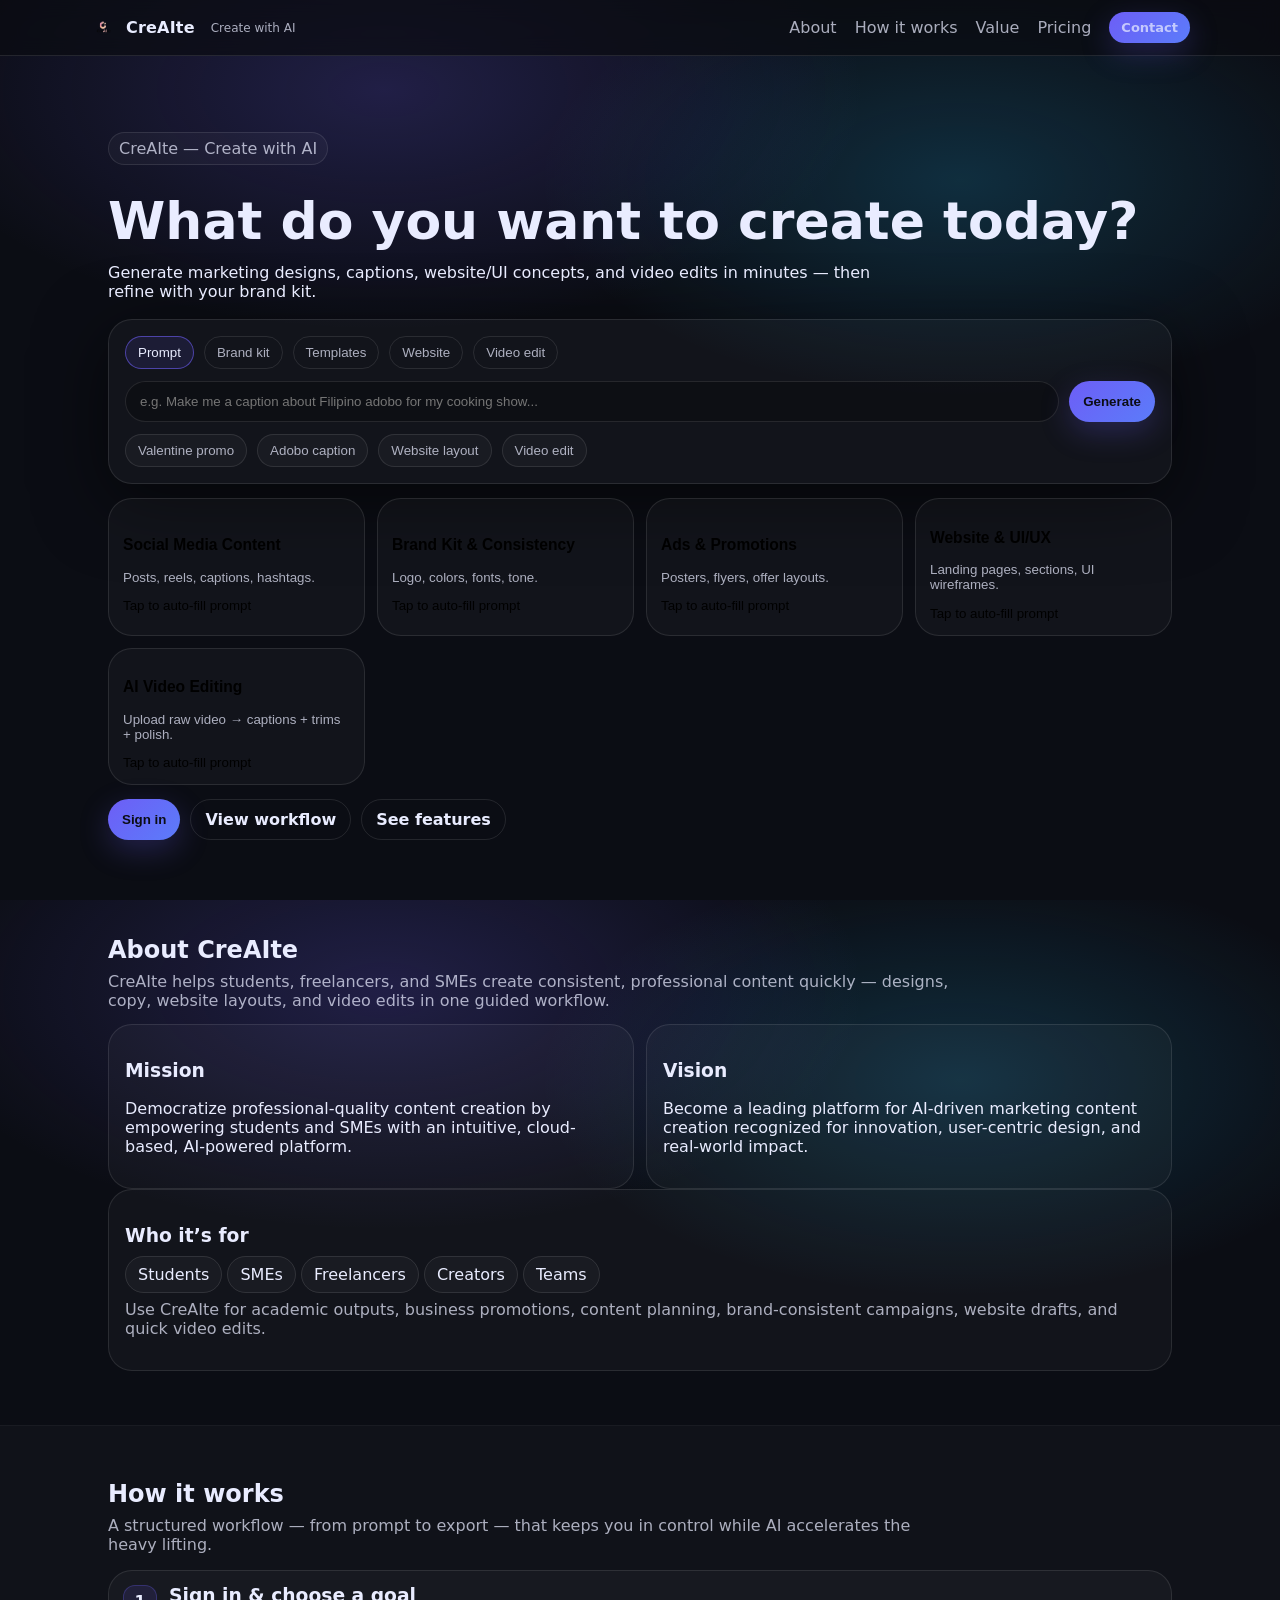
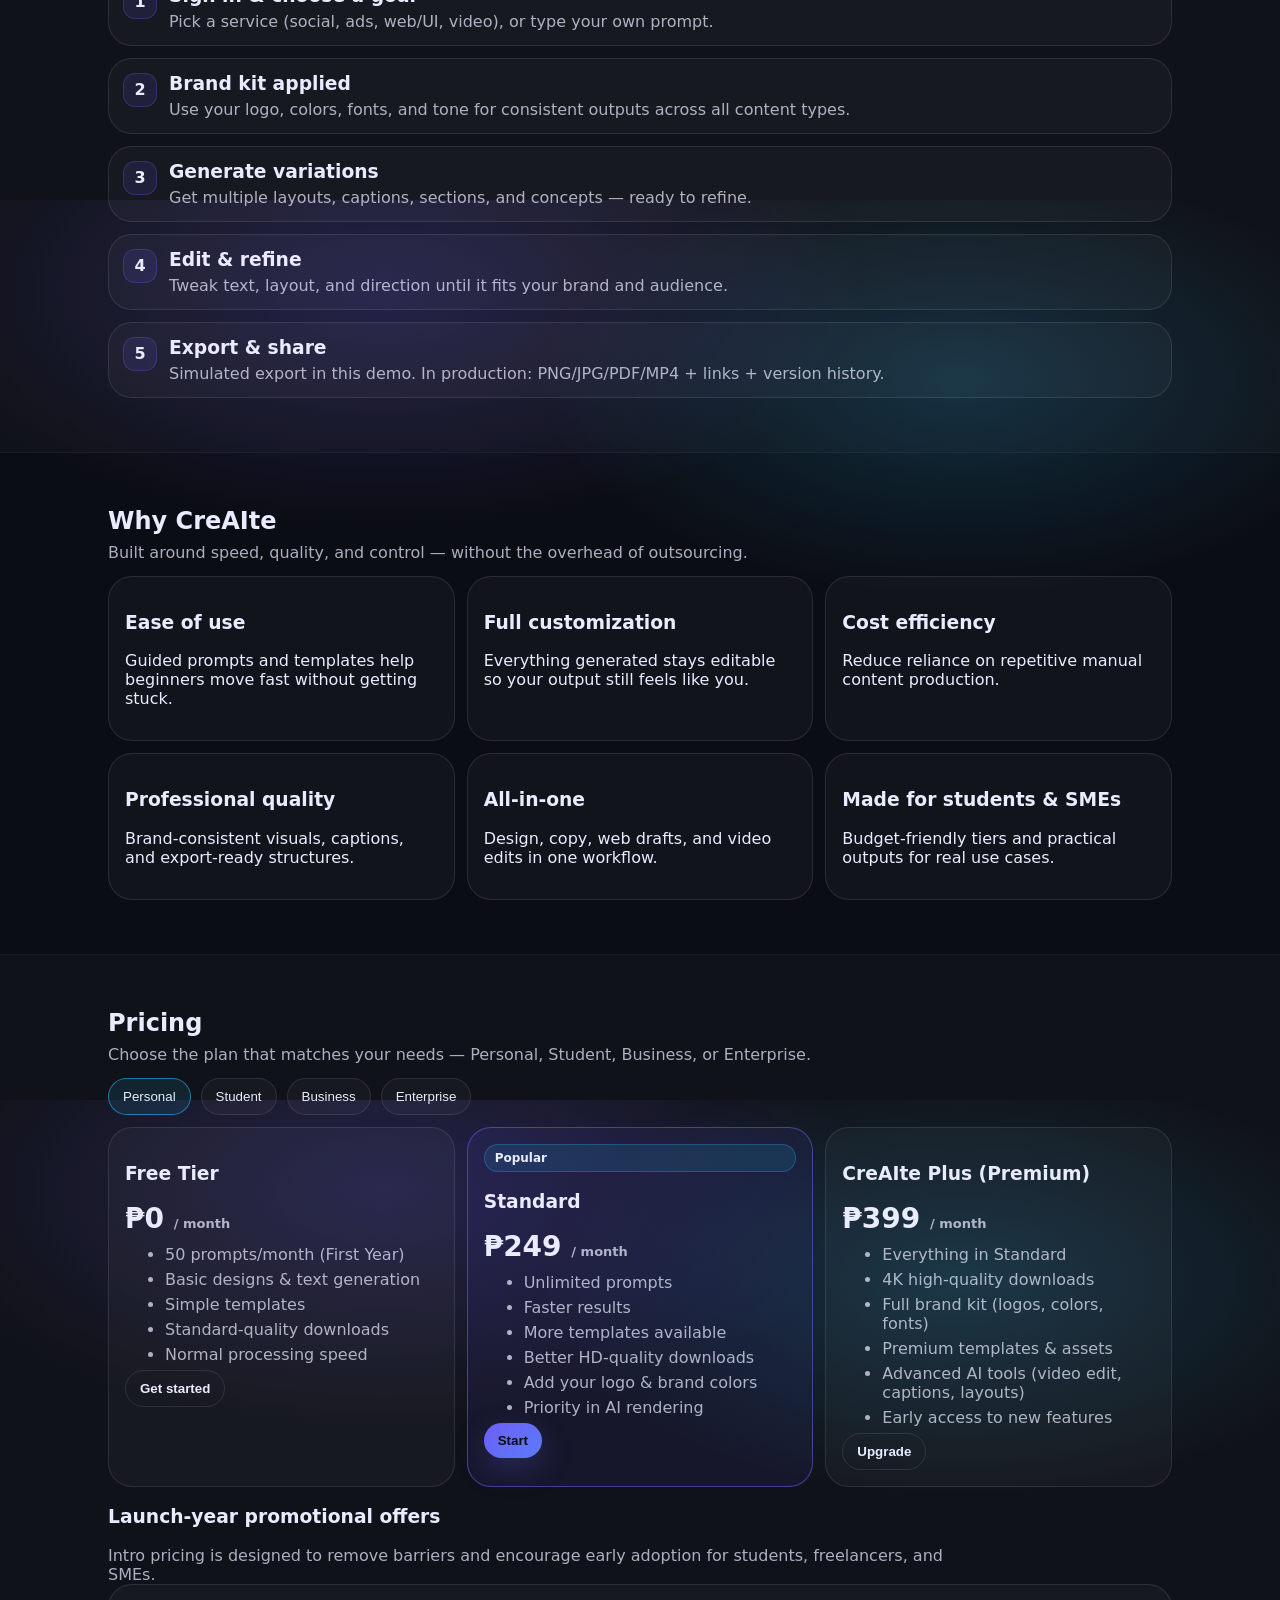
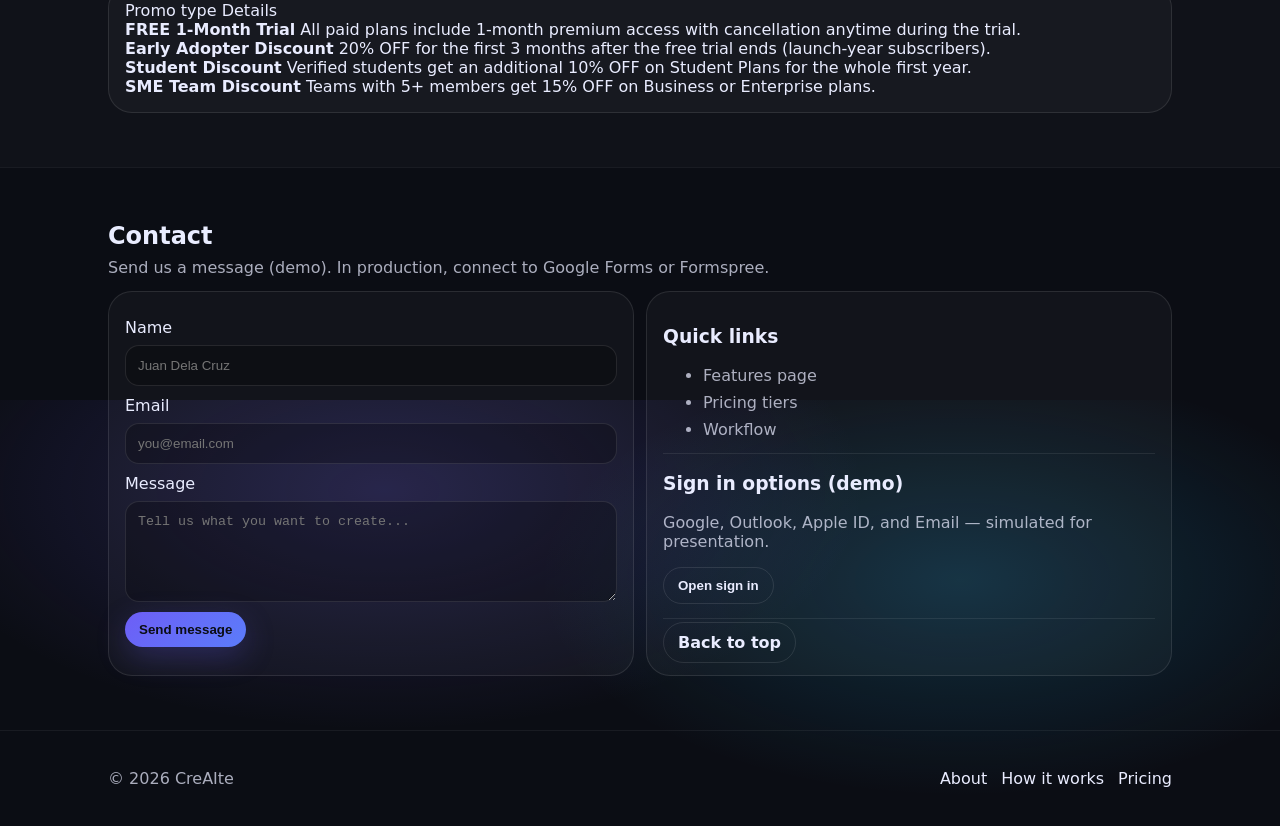
==== index.html @ 4ff924f0 "Update index.html" ====
<!doctype html>
<html lang="en">
<head>
  <meta charset="utf-8" />
  <meta name="viewport" content="width=device-width,initial-scale=1" />
  <title>CreAIte — Create with AI</title>
  <meta name="description" content="CreAIte is an AI-powered content creation studio for students and SMEs—designs, captions, and videos in minutes." />
  <link rel="stylesheet" href="./styles.css?v=1" />
</head>

<body>
  <a class="skip" href="#main">Skip to content</a>

  <!-- HEADER -->
  <header class="site-header" id="top">
    <div class="container header-inner">
      <a class="brand" href="./index.html#top" aria-label="CreAIte home">
        <img src="./creaite-logo.png" alt="CreAIte logo" class="logo" />
        <span class="brand-name">CreAIte</span>
        <span class="brand-tag">Create with AI</span>
      </a>

      <button class="menu-btn" id="menuBtn" aria-label="Open menu" aria-expanded="false" aria-controls="nav">
        <span class="menu-bars" aria-hidden="true"></span>
      </button>

      <nav class="nav" id="nav" aria-label="Primary">
        <a href="#about">About</a>
        <a href="#how">How it works</a>
        <a href="#value">Value</a>
        <a href="#pricing">Pricing</a>
        <a href="#contact" class="btn btn-small">Contact</a>
      </nav>
    </div>
  </header>

  <main id="main">

    <!-- HERO (ChatGPT-style) -->
    <section class="hero hero-chatgpt" id="hero">
      <div class="container hero-center">
        <p class="eyebrow">CreAIte — Create with AI</p>
        <h1 class="hero-title">What do you want to create today?</h1>
        <p class="lead">
          Generate marketing designs, captions, website/UI concepts, and video edits in minutes — then refine with your brand kit.
        </p>

        <div class="prompt-shell">
          <div class="prompt-row">
            <button class="tool-pill is-active" data-tool="prompt" type="button">Prompt</button>
            <button class="tool-pill" data-tool="brand" type="button">Brand kit</button>
            <button class="tool-pill" data-tool="templates" type="button">Templates</button>
            <button class="tool-pill" data-tool="web" type="button">Website</button>
            <button class="tool-pill" data-tool="video" type="button">Video edit</button>
          </div>

          <!-- RESULT CARD -->
          <div class="result-card" id="landingResultCard" hidden>
            <div class="result-top">
              <span class="badge">Result</span>
              <span class="muted" id="landingStatus">Ready</span>
            </div>

            <div class="result-body" id="landingResultBody">
              <!-- filled by JS -->
            </div>

            <div class="result-bottom">
              <button class="chip" id="landingMore" type="button">Generate variants</button>
              <button class="chip" id="landingRefine" type="button">Refine</button>
              <button class="chip" id="landingExport" type="button">Export PNG</button>
            </div>
          </div>

          <!-- PROMPT FORM -->
          <form class="prompt-box" id="promptForm">
            <input
              id="promptInput"
              type="text"
              name="prompt"
              placeholder="e.g. Make me a caption about Filipino adobo for my cooking show..."
              autocomplete="off"
              required
            />
            <button class="btn" id="generateBtn" type="submit">Generate</button>
          </form>

          <!-- VIDEO UPLOAD (DEMO) -->
          <div class="upload-row" id="videoUploadRow" hidden>
            <div class="upload-card">
              <div class="upload-head">
                <div>
                  <strong>Upload raw video</strong>
                  <p class="muted small">Demo only — we’ll simulate trimming, captions, and color.</p>
                </div>
                <span class="pill">MP4 / MOV</span>
              </div>
              <input class="file" type="file" id="videoFile" accept="video/*" />
              <div class="upload-actions">
                <button class="btn btn-ghost" id="videoPresetBtn" type="button">Apply preset</button>
                <button class="btn" id="videoEditBtn" type="button">Edit video</button>
              </div>
              <p class="muted small" id="videoNote" aria-live="polite"></p>
            </div>
          </div>

          <!-- SUGGESTIONS -->
          <div class="suggestions">
            <button class="chip chip-action" type="button"
              data-suggest="Create a Valentine’s Day promo poster for a café — 2 for 1 drinks, IG post.">Valentine promo</button>

            <button class="chip chip-action" type="button"
              data-suggest="Write a caption + hashtag set for a Filipino adobo cooking show episode.">Adobo caption</button>

            <button class="chip chip-action" type="button"
              data-suggest="Design a landing page for a small business — sections + short copy + CTA.">Website layout</button>

            <button class="chip chip-action" type="button"
              data-suggest="Edit my raw vlog video: add captions, cut dead air, and make colors more cinematic.">Video edit</button>
          </div>
        </div>

        <!-- SERVICES -->
        <div class="services-grid">
          <button class="service-card service-social" data-service="social" type="button">
            <h3>Social Media Content</h3>
            <p class="muted">Posts, reels, captions, hashtags.</p>
            <span class="mini">Tap to auto-fill prompt</span>
          </button>

          <button class="service-card service-brand" data-service="branding" type="button">
            <h3>Brand Kit & Consistency</h3>
            <p class="muted">Logo, colors, fonts, tone.</p>
            <span class="mini">Tap to auto-fill prompt</span>
          </button>

          <button class="service-card service-ads" data-service="ads" type="button">
            <h3>Ads & Promotions</h3>
            <p class="muted">Posters, flyers, offer layouts.</p>
            <span class="mini">Tap to auto-fill prompt</span>
          </button>

          <button class="service-card service-web" data-service="web" type="button">
            <h3>Website & UI/UX</h3>
            <p class="muted">Landing pages, sections, UI wireframes.</p>
            <span class="mini">Tap to auto-fill prompt</span>
          </button>

          <button class="service-card service-video" data-service="video" type="button">
            <h3>AI Video Editing</h3>
            <p class="muted">Upload raw video → captions + trims + polish.</p>
            <span class="mini">Tap to auto-fill prompt</span>
          </button>
        </div>

        <div class="hero-cta">
          <button class="btn" id="openSignIn" type="button">Sign in to save projects</button>
          <a class="btn btn-ghost" href="#how">View workflow</a>
          <a class="btn btn-ghost" href="./features.html">See features</a>
        </div>

        <p class="muted tiny center" id="authState"></p>
      </div>
    </section>

    <!-- ABOUT -->
    <section class="section" id="about">
      <div class="container">
        <div class="section-head">
          <h2>About CreAIte</h2>
          <p>
            CreAIte helps students, freelancers, and SMEs create consistent, professional content quickly —
            designs, copy, website layouts, and video edits in one guided workflow.
          </p>
        </div>

        <div class="grid-2">
          <div class="card">
            <h3>Mission</h3>
            <p>
              Democratize professional-quality content creation by empowering students and SMEs
              with an intuitive, cloud-based, AI-powered platform.
            </p>
          </div>

          <div class="card">
            <h3>Vision</h3>
            <p>
              Become a leading platform for AI-driven marketing content creation recognized for innovation,
              user-centric design, and real-world impact.
            </p>
          </div>
        </div>

        <div class="card wide">
          <h3>Who it’s for</h3>
          <div class="chips">
            <span class="chip">Students</span>
            <span class="chip">SMEs</span>
            <span class="chip">Freelancers</span>
            <span class="chip">Creators</span>
            <span class="chip">Teams</span>
          </div>
          <p class="muted">
            Use CreAIte for academic outputs, business promotions, content planning, brand-consistent campaigns,
            website drafts, and quick video edits.
          </p>
        </div>
      </div>
    </section>

    <!-- HOW -->
    <section class="section alt" id="how">
      <div class="container">
        <div class="section-head">
          <h2>How it works</h2>
          <p>A structured workflow — from prompt to export — that keeps you in control while AI accelerates the heavy lifting.</p>
        </div>

        <ol class="steps">
          <li class="step">
            <div class="step-n">1</div>
            <div class="step-b">
              <h3>Sign in & choose a goal</h3>
              <p>Pick a service (social, ads, web/UI, video), or type your own prompt.</p>
            </div>
          </li>
          <li class="step">
            <div class="step-n">2</div>
            <div class="step-b">
              <h3>Brand kit applied</h3>
              <p>Use your logo, colors, fonts, and tone for consistent outputs across all content types.</p>
            </div>
          </li>
          <li class="step">
            <div class="step-n">3</div>
            <div class="step-b">
              <h3>Generate variations</h3>
              <p>Get multiple layouts, captions, sections, and concepts — ready to refine.</p>
            </div>
          </li>
          <li class="step">
            <div class="step-n">4</div>
            <div class="step-b">
              <h3>Edit & refine</h3>
              <p>Tweak text, layout, and direction until it fits your brand and audience.</p>
            </div>
          </li>
          <li class="step">
            <div class="step-n">5</div>
            <div class="step-b">
              <h3>Export & share</h3>
              <p>Simulated export in this demo. In production: PNG/JPG/PDF/MP4 + links + version history.</p>
            </div>
          </li>
        </ol>
      </div>
    </section>

    <!-- VALUE -->
    <section class="section" id="value">
      <div class="container">
        <div class="section-head">
          <h2>Why CreAIte</h2>
          <p>Built around speed, quality, and control — without the overhead of outsourcing.</p>
        </div>

        <div class="grid-3">
          <div class="card"><h3>Ease of use</h3><p>Guided prompts and templates help beginners move fast without getting stuck.</p></div>
          <div class="card"><h3>Full customization</h3><p>Everything generated stays editable so your output still feels like you.</p></div>
          <div class="card"><h3>Cost efficiency</h3><p>Reduce reliance on repetitive manual content production.</p></div>
          <div class="card"><h3>Professional quality</h3><p>Brand-consistent visuals, captions, and export-ready structures.</p></div>
          <div class="card"><h3>All-in-one</h3><p>Design, copy, web drafts, and video edits in one workflow.</p></div>
          <div class="card"><h3>Made for students & SMEs</h3><p>Budget-friendly tiers and practical outputs for real use cases.</p></div>
        </div>
      </div>
    </section>

    <!-- PRICING -->
    <section class="section alt" id="pricing">
      <div class="container">
        <div class="section-head">
          <h2>Pricing</h2>
          <p>Choose the plan that matches your needs — Personal, Student, Business, or Enterprise.</p>
        </div>

        <div class="tabs" role="tablist" aria-label="Pricing categories">
          <button class="tab active" role="tab" aria-selected="true" data-tab="personal" type="button">Personal</button>
          <button class="tab" role="tab" aria-selected="false" data-tab="student" type="button">Student</button>
          <button class="tab" role="tab" aria-selected="false" data-tab="business" type="button">Business</button>
          <button class="tab" role="tab" aria-selected="false" data-tab="enterprise" type="button">Enterprise</button>
        </div>

        <!-- PERSONAL -->
        <div class="pricing" data-panel="personal">
          <div class="price-card">
            <h3>Free Tier</h3>
            <p class="price">₱0 <span>/ month</span></p>
            <ul>
              <li>50 prompts/month (First Year)</li>
              <li>Basic designs & text generation</li>
              <li>Simple templates</li>
              <li>Standard-quality downloads</li>
              <li>Normal processing speed</li>
            </ul>
            <button class="btn btn-ghost" type="button">Get started</button>
          </div>

          <div class="price-card featured">
            <div class="badge">Popular</div>
            <h3>Standard</h3>
            <p class="price">₱249 <span>/ month</span></p>
            <ul>
              <li>Unlimited prompts</li>
              <li>Faster results</li>
              <li>More templates available</li>
              <li>Better HD-quality downloads</li>
              <li>Add your logo & brand colors</li>
              <li>Priority in AI rendering</li>
            </ul>
            <button class="btn" type="button">Start</button>
          </div>

          <div class="price-card">
            <h3>CreAIte Plus (Premium)</h3>
            <p class="price">₱399 <span>/ month</span></p>
            <ul>
              <li>Everything in Standard</li>
              <li>4K high-quality downloads</li>
              <li>Full brand kit (logos, colors, fonts)</li>
              <li>Premium templates & assets</li>
              <li>Advanced AI tools (video edit, captions, layouts)</li>
              <li>Early access to new features</li>
            </ul>
            <button class="btn btn-ghost" type="button">Upgrade</button>
          </div>
        </div>

        <!-- STUDENT -->
        <div class="pricing hidden" data-panel="student">
          <div class="price-card">
            <h3>Student Free</h3>
            <p class="price">₱0 <span>/ month</span></p>
            <ul>
              <li>50 prompts/month (First Year)</li>
              <li>Basic student templates</li>
              <li>Simple editing tools</li>
              <li>Standard-quality output</li>
            </ul>
            <button class="btn btn-ghost" type="button">Get started</button>
          </div>

          <div class="price-card featured">
            <div class="badge">Best value</div>
            <h3>Student Standard</h3>
            <p class="price">₱99 <span>/ month</span></p>
            <ul>
              <li>Unlimited prompts</li>
              <li>Essay & report generator</li>
              <li>Poster/infographic/slide templates</li>
              <li>Faster AI results</li>
              <li>HD-quality downloads</li>
            </ul>
            <button class="btn" type="button">Start</button>
          </div>

          <div class="price-card">
            <h3>Student Premium</h3>
            <p class="price">₱199 <span>/ month</span></p>
            <ul>
              <li>Everything in Student Standard</li>
              <li>Premium academic templates</li>
              <li>Rewriting & grammar tools</li>
              <li>4K presentation exports</li>
              <li>Brand kit for school orgs</li>
            </ul>
            <button class="btn btn-ghost" type="button">Upgrade</button>
          </div>
        </div>

        <!-- BUSINESS -->
        <div class="pricing hidden" data-panel="business">
          <div class="price-card">
            <h3>Business Basic</h3>
            <p class="price">₱599 <span>/ month</span></p>
            <ul>
              <li>Unlimited prompts</li>
              <li>Up to 5 team members</li>
              <li>Ready-made templates for businesses</li>
              <li>HD downloads</li>
              <li>Faster processing speeds</li>
              <li>Basic team workspace</li>
              <li>Can request simple website layouts</li>
            </ul>
            <button class="btn btn-ghost" type="button">Talk to sales</button>
          </div>

          <div class="price-card featured">
            <div class="badge">Teams</div>
            <h3>Business Standard</h3>
            <p class="price">₱1,299 <span>/ month</span></p>
            <ul>
              <li>Everything in Business Basic</li>
              <li>Up to 10 team members</li>
              <li>Full brand kit tools</li>
              <li>4K exports</li>
              <li>Priority customer support</li>
              <li>Website design creation (up to 3 pages)</li>
              <li>Custom landing page for promotions</li>
            </ul>
            <button class="btn" type="button">Start</button>
          </div>

          <div class="price-card">
            <h3>Business + Growth</h3>
            <p class="muted">For teams scaling content production.</p>
            <ul>
              <li>Advanced template packs</li>
              <li>Team roles & approvals</li>
              <li>Content calendar & version history</li>
              <li>Faster queues</li>
            </ul>
            <button class="btn btn-ghost" type="button">Learn more</button>
          </div>
        </div>

        <!-- ENTERPRISE -->
        <div class="pricing hidden" data-panel="enterprise">
          <div class="card wide">
            <h3>Enterprise (Custom)</h3>
            <p class="lead">
              Starting at <strong>₱3,500+ / month</strong> for teams needing API access, automation,
              custom integrations, and multi-page website creation.
            </p>

            <div class="grid-2">
              <div>
                <h4 class="mini-title">Includes</h4>
                <ul class="bullets">
                  <li>Unlimited team members</li>
                  <li>API access for companies</li>
                  <li>Workflow automation</li>
                  <li>Dedicated account manager</li>
                </ul>
              </div>
              <div>
                <h4 class="mini-title">Web & integrations</h4>
                <ul class="bullets">
                  <li>Custom integrations (CRM, website tools, etc.)</li>
                  <li>Full website creation (multi-page)</li>
                  <li>Advanced web design + branding system</li>
                  <li>Monthly maintenance & updates</li>
                </ul>
              </div>
            </div>

            <button class="btn" type="button">Request a quote</button>
          </div>
        </div>

        <!-- PROMOS -->
        <div class="promo-wrap">
          <div class="section-head tight">
            <h3>Launch-year promotional offers</h3>
            <p class="muted">
              Intro pricing is designed to remove barriers and encourage early adoption for students, freelancers, and SMEs.
            </p>
          </div>

          <div class="promo-table card">
            <div class="promo-row promo-head">
              <span>Promo type</span>
              <span>Details</span>
            </div>
            <div class="promo-row">
              <span><strong>FREE 1-Month Trial</strong></span>
              <span>All paid plans include 1-month premium access with cancellation anytime during the trial.</span>
            </div>
            <div class="promo-row">
              <span><strong>Early Adopter Discount</strong></span>
              <span>20% OFF for the first 3 months after the free trial ends (launch-year subscribers).</span>
            </div>
            <div class="promo-row">
              <span><strong>Student Discount</strong></span>
              <span>Verified students get an additional 10% OFF on Student Plans for the whole first year.</span>
            </div>
            <div class="promo-row">
              <span><strong>SME Team Discount</strong></span>
              <span>Teams with 5+ members get 15% OFF on Business or Enterprise plans.</span>
            </div>
          </div>
        </div>

      </div>
    </section>

    <!-- CONTACT -->
    <section class="section" id="contact">
      <div class="container">
        <div class="section-head">
          <h2>Contact</h2>
          <p>Send us a message (demo). In production, connect to Google Forms or Formspree.</p>
        </div>

        <div class="grid-2">
          <form class="form card" id="contactForm">
            <label>
              Name
              <input name="name" autocomplete="name" placeholder="Juan Dela Cruz" required />
            </label>
            <label>
              Email
              <input type="email" name="email" autocomplete="email" placeholder="you@email.com" required />
            </label>
            <label>
              Message
              <textarea name="message" rows="5" placeholder="Tell us what you want to create..." required></textarea>
            </label>
            <button class="btn" type="submit">Send message</button>
            <p class="muted small" id="formNote" aria-live="polite"></p>
          </form>

          <div class="card">
            <h3>Quick links</h3>
            <ul class="bullets">
              <li><a href="./features.html">Features page</a></li>
              <li><a href="#pricing">Pricing tiers</a></li>
              <li><a href="#how">Workflow</a></li>
            </ul>

            <div class="divider"></div>

            <h3>Sign in options (demo)</h3>
            <p class="muted">Google, Outlook, Apple ID, and Email — simulated for presentation.</p>
            <button class="btn btn-ghost" id="openSignIn2" type="button">Open sign in</button>

            <div class="divider"></div>
            <a class="btn btn-ghost" href="#top">Back to top</a>
          </div>
        </div>
      </div>
    </section>

    <!-- FOOTER -->
    <footer class="footer">
      <div class="container footer-inner">
        <p class="muted">© <span id="year"></span> CreAIte</p>
        <div class="footer-links">
          <a href="#about">About</a>
          <a href="#how">How it works</a>
          <a href="#pricing">Pricing</a>
        </div>
      </div>
    </footer>
  </main>

  <!-- AUTH MODAL (DEMO SIGN-IN) -->
  <div class="backdrop" id="authBackdrop" hidden></div>

  <div class="modal" id="authModal" hidden role="dialog" aria-modal="true" aria-labelledby="authTitle">
    <div class="modal-card">
      <div class="modal-head">
        <h3 id="authTitle">Sign in</h3>
        <button class="icon-btn" id="authClose" type="button" aria-label="Close">✕</button>
      </div>

      <p class="muted small">
        Demo sign-in for presentation (no real auth yet).
      </p>

      <label class="field">
        <span>Email (optional)</span>
        <input id="authEmail" type="email" placeholder="demo@creaite.com" />
      </label>

      <div class="auth-grid">
        <button class="auth-btn" type="button" data-provider="Google">Continue with Google</button>
        <button class="auth-btn" type="button" data-provider="Outlook">Continue with Outlook</button>
        <button class="auth-btn" type="button" data-provider="Apple ID">Continue with Apple ID</button>
      </div>

      <div class="modal-actions">
        <button class="btn btn-ghost" id="authContinue" type="button">Continue with Email</button>
        <button class="btn" id="authLogout" type="button">Sign out</button>
      </div>

      <p class="muted tiny" id="authStateInline"></p>
    </div>
  </div>

  <script src="./script.js?v=1"></script>
</body>
</html>
---- styles.css ----
:root{
  --bg:#0b0d14;
  --panel:rgba(255,255,255,.06);
  --panel2:rgba(255,255,255,.08);
  --line:rgba(255,255,255,.10);
  --text:#e9ecff;
  --muted:rgba(233,236,255,.72);
  --brand:#6D5EF6;
  --brand2:#25C2FF;
  --shadow: 0 18px 70px rgba(0,0,0,.55);
  --r:18px;
  --r2:24px;
}

*{box-sizing:border-box}
html,body{height:100%}
body{
  margin:0;
  font-family: ui-sans-serif, system-ui, -apple-system, Segoe UI, Roboto, Arial;
  background:
    radial-gradient(800px 400px at 30% 10%, rgba(109,94,246,.22), transparent 60%),
    radial-gradient(700px 360px at 75% 20%, rgba(37,194,255,.18), transparent 60%),
    var(--bg);
  color:var(--text);
}

a{color:inherit; text-decoration:none}
.container{max-width:1100px; margin:0 auto; padding:0 18px}
.skip{position:absolute; left:-999px; top:auto}
.skip:focus{left:16px; top:16px; z-index:50; background:#111; padding:10px 12px; border-radius:10px; border:1px solid var(--line)}

.muted{color:var(--muted)}
.small{font-size:12px}

.site-header{
  position:sticky; top:0; z-index:20;
  backdrop-filter: blur(10px);
  background: rgba(10,12,18,.70);
  border-bottom:1px solid var(--line);
}
.header-inner{display:flex; align-items:center; justify-content:space-between; padding:12px 0; gap:12px}
.brand{display:flex; align-items:center; gap:10px}
.logo{width:26px; height:26px; object-fit:contain}
.brand-name{font-weight:800; letter-spacing:.2px}
.brand-tag{font-size:12px; color:var(--muted); margin-left:6px}

.nav{display:flex; gap:18px; align-items:center}
.nav a{color:var(--muted)}
.nav a:hover{color:var(--text)}
.nav-inline{display:flex}

.menu-btn{display:none; background:none; border:0; cursor:pointer}
.menu-bars{display:block; width:22px; height:2px; background:var(--text); position:relative}
.menu-bars:before,.menu-bars:after{content:""; position:absolute; left:0; width:22px; height:2px; background:var(--text)}
.menu-bars:before{top:-7px}
.menu-bars:after{top:7px}

.btn{
  border:0; cursor:pointer;
  padding:10px 14px;
  border-radius:999px;
  background: linear-gradient(135deg, var(--brand), #5b7cfa);
  color:#0b0d14;
  font-weight:700;
  box-shadow: 0 10px 30px rgba(109,94,246,.25);
}
.btn:hover{filter:brightness(1.05)}
.btn:active{transform: translateY(1px)}
.btn-small{padding:8px 12px; font-size:13px}
.btn-ghost{
  background: transparent;
  border:1px solid var(--line);
  color:var(--text);
  box-shadow:none;
}
.btn-ghost:hover{background:rgba(255,255,255,.06)}

.hero{padding:60px 0 26px}
.hero-center{text-align:left}
.eyebrow{display:inline-block; padding:6px 10px; border:1px solid var(--line); border-radius:999px; color:var(--muted); background:rgba(255,255,255,.03)}
.hero-title{font-size:52px; line-height:1.0; margin:14px 0 12px}
.lead{font-size:16px; max-width:800px}

.prompt-shell{
  margin-top:18px;
  border-radius: var(--r2);
  border:1px solid var(--line);
  background: rgba(255,255,255,.03);
  box-shadow: var(--shadow);
  padding:16px;
}

.prompt-row{display:flex; gap:10px; flex-wrap:wrap}
.tool-pill{
  background: transparent;
  border:1px solid var(--line);
  color:var(--muted);
  border-radius:999px;
  padding:8px 12px;
  cursor:pointer;
}
.tool-pill.is-active{
  color:var(--text);
  border-color: rgba(109,94,246,.6);
  background: rgba(109,94,246,.12);
}

.prompt-box{display:flex; gap:10px; margin-top:12px}
.prompt-box input{
  flex:1;
  border-radius:999px;
  border:1px solid var(--line);
  background: rgba(0,0,0,.25);
  color:var(--text);
  padding:12px 14px;
  outline:none;
}
.prompt-box input:focus{
  border-color: rgba(37,194,255,.6);
  box-shadow: 0 0 0 3px rgba(37,194,255,.10);
}

.suggestions{display:flex; gap:10px; flex-wrap:wrap; margin-top:12px}
.chip{
  border:1px solid var(--line);
  background: rgba(255,255,255,.03);
  color:var(--text);
  border-radius:999px;
  padding:8px 12px;
  cursor:pointer;
}
.chip:hover{background: rgba(255,255,255,.06)}
.chip:active{transform: translateY(1px)}
.chip-action{color:var(--muted)}

.result-card{
  margin-top:14px;
  border-radius: var(--r2);
  border:1px solid var(--line);
  background: rgba(255,255,255,.03);
  overflow:hidden;
}
.result-top{display:flex; justify-content:space-between; padding:12px 14px; border-bottom:1px solid var(--line)}
.badge{
  font-size:12px; font-weight:800;
  padding:6px 10px; border-radius:999px;
  background: rgba(37,194,255,.12);
  border:1px solid rgba(37,194,255,.25);
}
.result-body{padding:14px}
.result-bottom{padding:12px 14px; border-top:1px solid var(--line); display:flex; gap:10px; flex-wrap:wrap}

.result-list{display:grid; gap:10px; margin-top:10px}
.result-item{
  padding:12px;
  border:1px solid var(--line);
  border-radius:14px;
  background: rgba(0,0,0,.18);
}

.services-grid{
  margin-top:14px;
  display:grid;
  grid-template-columns: repeat(4, 1fr);
  gap:12px;
}
.service-card{
  text-align:left;
  border-radius: var(--r2);
  border:1px solid var(--line);
  background: rgba(255,255,255,.03);
  padding:14px;
  cursor:pointer;
  transition: transform .12s ease, background .12s ease, border-color .12s ease;
  outline:none;
}
.service-card:hover{
  background: rgba(255,255,255,.06);
  transform: translateY(-1px);
}
.service-card.is-active,
.service-card:focus{
  border-color: rgba(109,94,246,.7);
  box-shadow: 0 0 0 3px rgba(109,94,246,.18);
  background: rgba(109,94,246,.10);
}

.hero-cta{display:flex; gap:10px; flex-wrap:wrap; margin-top:14px}

.section{padding:54px 0}
.section.alt{background: rgba(255,255,255,.02); border-top:1px solid rgba(255,255,255,.04); border-bottom:1px solid rgba(255,255,255,.04)}
.section-head h2, .section-head h1{margin:0 0 8px}
.section-head p{margin:0; color:var(--muted); max-width:850px}

.grid-2{display:grid; grid-template-columns: 1fr 1fr; gap:12px; margin-top:14px}
.grid-3{display:grid; grid-template-columns: repeat(3, 1fr); gap:12px; margin-top:14px}

.card{
  border-radius: var(--r2);
  border:1px solid var(--line);
  background: rgba(255,255,255,.03);
  padding:16px;
}
.card.wide{grid-column:1 / -1}

.steps{list-style:none; padding:0; margin:16px 0 0; display:grid; gap:12px}
.step{display:flex; gap:12px; border:1px solid var(--line); border-radius: var(--r2); background: rgba(255,255,255,.03); padding:14px}
.step-n{
  width:34px; height:34px; border-radius:12px;
  display:grid; place-items:center;
  background: rgba(109,94,246,.12);
  border:1px solid rgba(109,94,246,.28);
  font-weight:900;
}
.step-b h3{margin:0 0 6px}
.step-b p{margin:0; color:var(--muted)}

.tabs{display:flex; gap:10px; flex-wrap:wrap; margin-top:14px}
.tab{
  border:1px solid var(--line);
  background: rgba(255,255,255,.03);
  color:var(--text);
  border-radius:999px;
  padding:10px 14px;
  cursor:pointer;
}
.tab.active{
  border-color: rgba(37,194,255,.55);
  background: rgba(37,194,255,.10);
}
.pricing{display:grid; grid-template-columns: repeat(3, 1fr); gap:12px; margin-top:12px}
.hidden{display:none !important}
.price-card{border-radius: var(--r2); border:1px solid var(--line); background: rgba(255,255,255,.03); padding:16px; position:relative}
.price-card.featured{border-color: rgba(109,94,246,.55); background: rgba(109,94,246,.08)}
.price{font-size:28px; font-weight:900; margin:8px 0}
.price span{font-size:13px; color:var(--muted); font-weight:700}
.price-card ul{margin:10px 0 0; color:var(--muted)}
.price-card li{margin:6px 0}

.form label{display:grid; gap:8px; margin:10px 0}
.form input, .form textarea{
  border-radius: 14px;
  border:1px solid var(--line);
  background: rgba(0,0,0,.25);
  color:var(--text);
  padding:12px;
  outline:none;
}
.form input:focus, .form textarea:focus{
  border-color: rgba(37,194,255,.6);
  box-shadow: 0 0 0 3px rgba(37,194,255,.10);
}

.footer{padding:22px 0; border-top:1px solid rgba(255,255,255,.06)}
.footer-inner{display:flex; align-items:center; justify-content:space-between; gap:12px}
.footer-links{display:flex; gap:14px}
.divider{height:1px; background: rgba(255,255,255,.08); margin:14px 0}

.bullets{margin:10px 0 0; color:var(--muted)}
.bullets li{margin:8px 0}

.loading{display:flex; gap:8px}
.dot{width:8px; height:8px; border-radius:50%; background: rgba(233,236,255,.75); animation: bounce .9s infinite}
.dot:nth-child(2){animation-delay:.12s}
.dot:nth-child(3){animation-delay:.24s}
@keyframes bounce{
  0%,100%{transform: translateY(0); opacity:.55}
  50%{transform: translateY(-6px); opacity:1}
}

.toast{
  position:fixed; left:50%; bottom:18px; transform: translateX(-50%);
  background: rgba(10,12,18,.92);
  border:1px solid rgba(255,255,255,.10);
  padding:10px 12px;
  border-radius: 12px;
  color: var(--text);
  opacity:0; pointer-events:none;
  transition: opacity .15s ease;
  z-index:60;
}
.toast.show{opacity:1}

.backdrop{
  position:fixed; inset:0;
  background: rgba(0,0,0,.55);
  z-index:70;
}
.modal{
  position:fixed;
  left:50%; top:50%;
  transform: translate(-50%, -50%);
  width:min(520px, calc(100% - 24px));
  border-radius: var(--r2);
  border:1px solid var(--line);
  background: rgba(10,12,18,.95);
  box-shadow: var(--shadow);
  z-index:80;
  padding:14px;
}
.modal-head{display:flex; align-items:center; justify-content:space-between}
.icon-btn{background:transparent; border:0; color:var(--text); font-size:18px; cursor:pointer}
.field{display:grid; gap:8px; margin-top:10px}
.field input{
  border-radius:14px; border:1px solid var(--line);
  background: rgba(0,0,0,.25);
  color: var(--text); padding:12px;
}
.auth-grid{display:grid; grid-template-columns: 1fr 1fr; gap:10px; margin-top:12px}
.auth-btn{
  border-radius:14px;
  border:1px solid var(--line);
  background: rgba(255,255,255,.03);
  color:var(--text);
  padding:12px;
  cursor:pointer;
}
.auth-btn:hover{background: rgba(255,255,255,.06)}
.modal-foot{display:flex; align-items:center; justify-content:space-between; gap:10px; margin-top:12px}

/* responsive */
@media (max-width: 980px){
  .services-grid{grid-template-columns:1fr 1fr}
  .pricing{grid-template-columns:1fr}
  .grid-3{grid-template-columns:1fr}
  .grid-2{grid-template-columns:1fr}
  .hero-title{font-size:42px}
}
@media (max-width: 700px){
  .menu-btn{display:block}
  .nav{display:none}
  .nav.open{display:flex; position:absolute; right:18px; top:62px; flex-direction:column; gap:10px;
    background: rgba(10,12,18,.95); border:1px solid var(--line); padding:12px; border-radius:18px;
  }
}
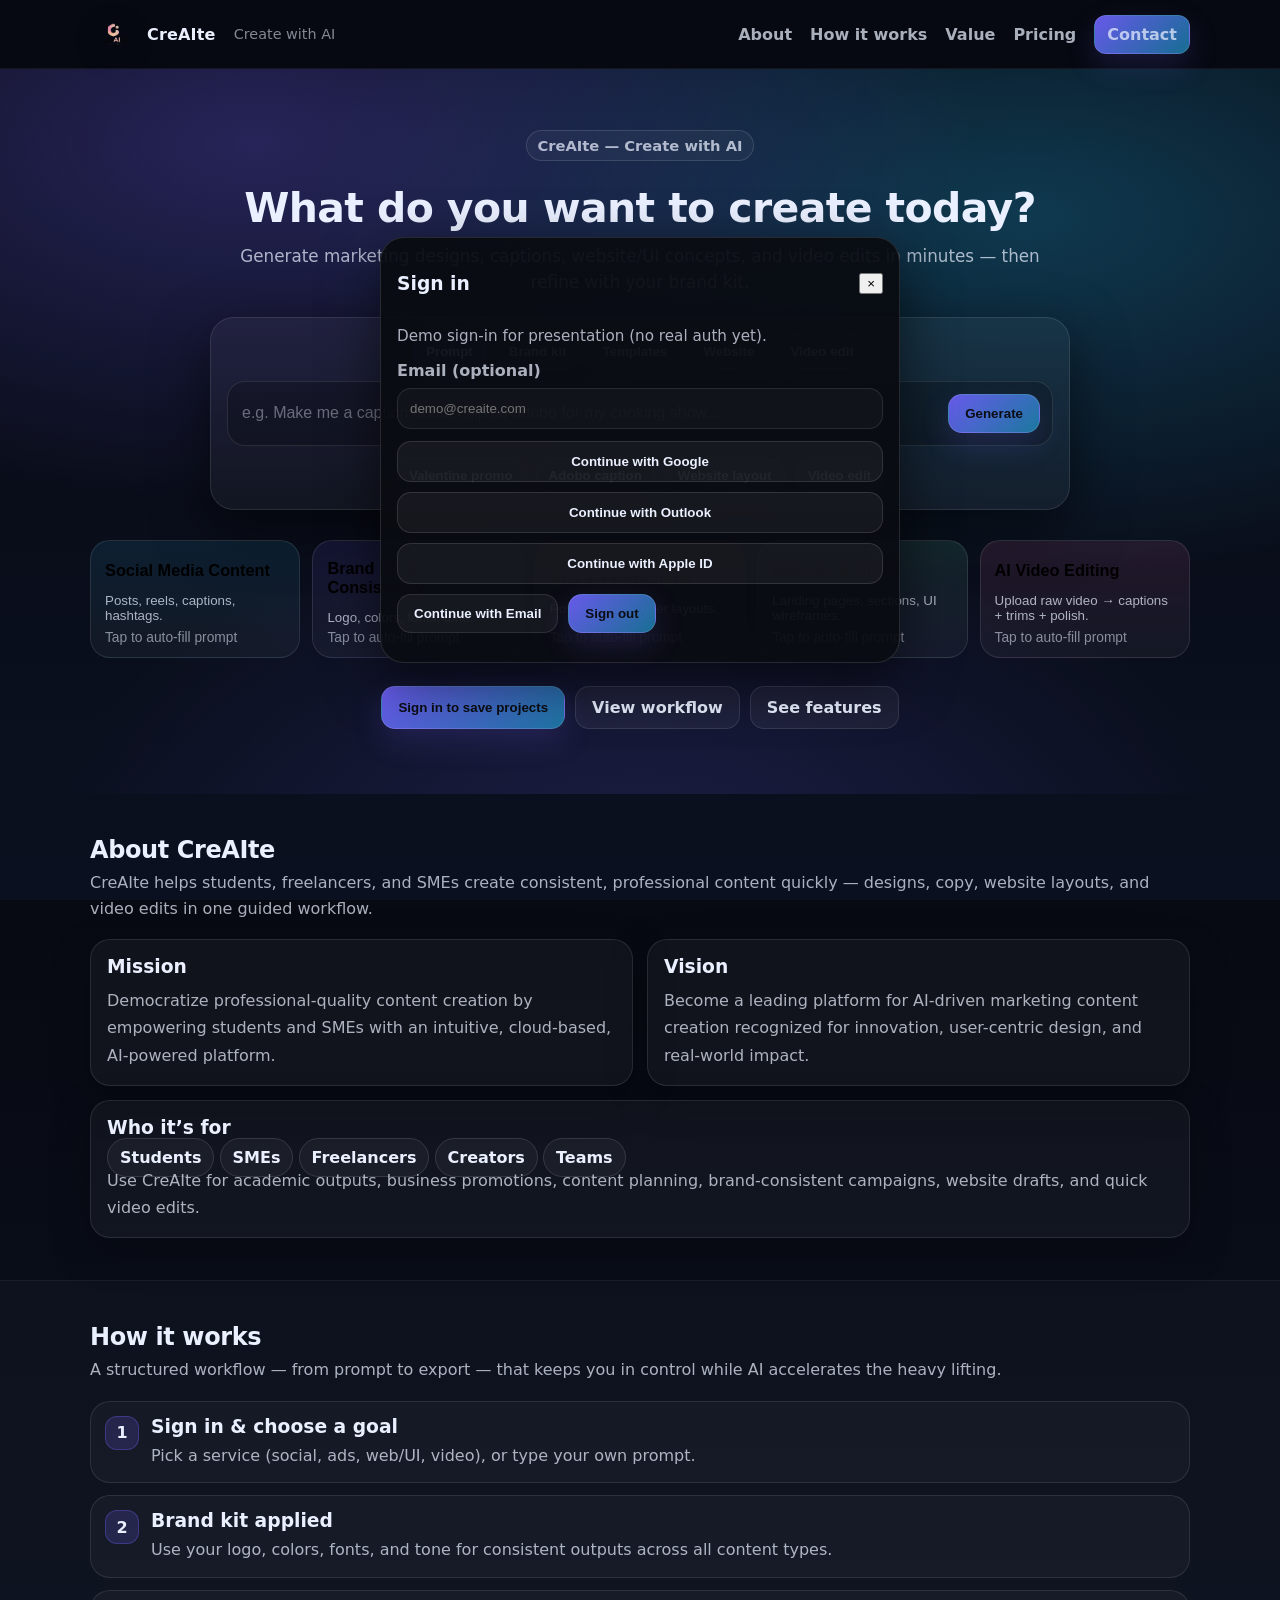
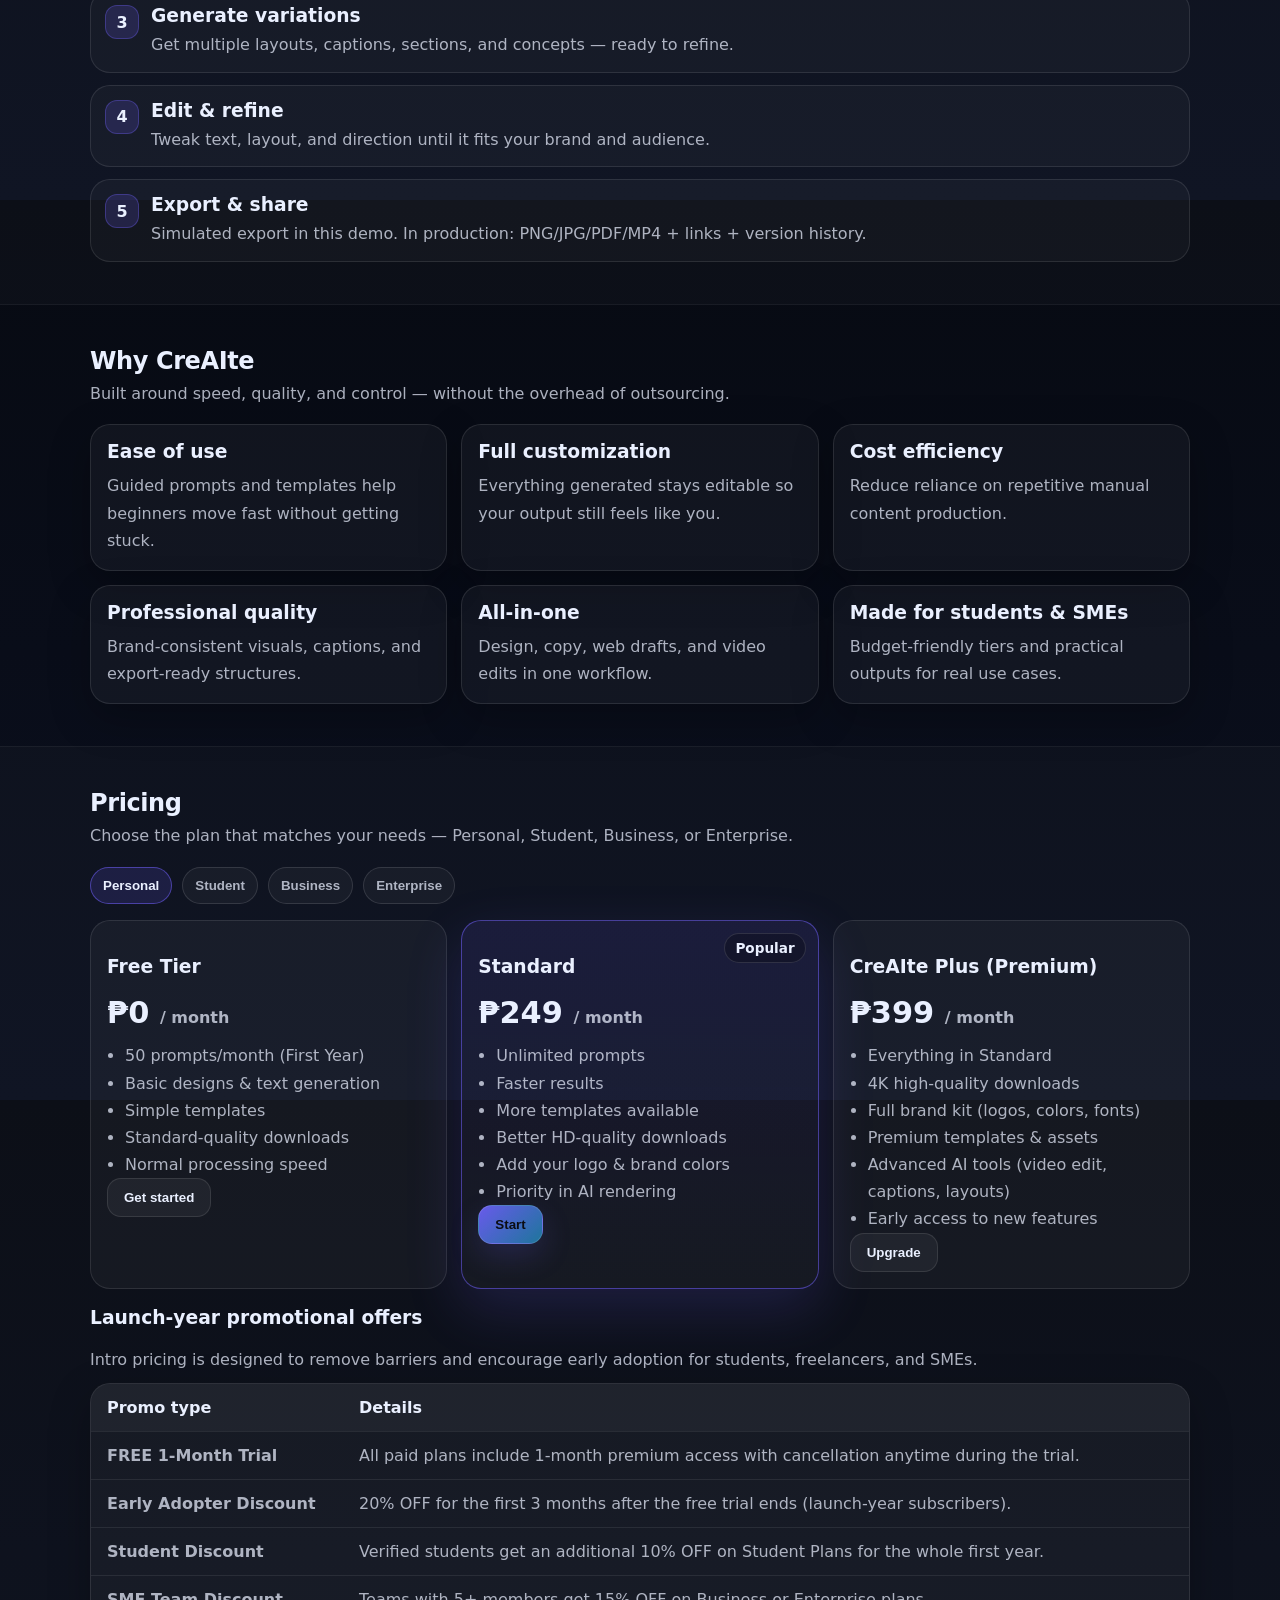
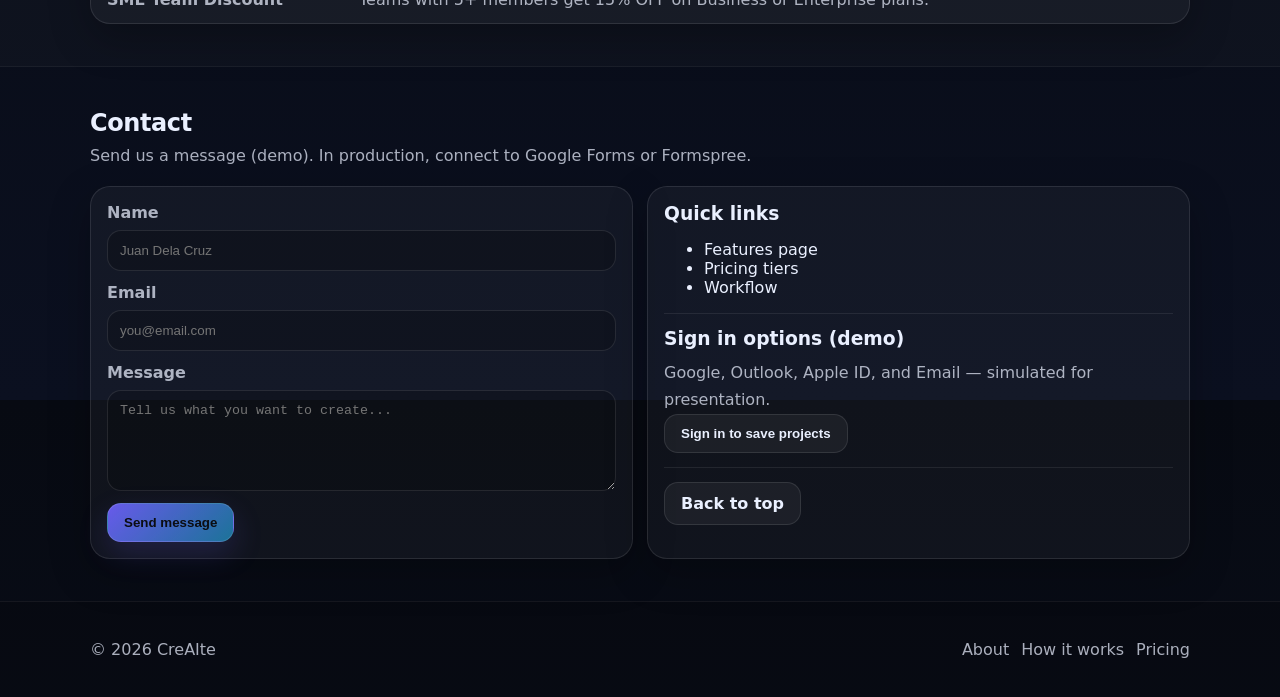
==== commit 526e9391: "Update index.html" ====
--- a/index.html
+++ b/index.html
@@ -561,7 +561,7 @@
     <div class="modal-card">
       <div class="modal-head">
         <h3 id="authTitle">Sign in</h3>
-        <button class="icon-btn" id="authClose" type="button" aria-label="Close">✕</button>
+       <button id="authClose" class="modal-close" type="button" aria-label="Close">×</button>
       </div>
 
       <p class="muted small">
--- a/styles.css
+++ b/styles.css
@@ -1,335 +1,648 @@
 :root{
-  --bg:#0b0d14;
-  --panel:rgba(255,255,255,.06);
-  --panel2:rgba(255,255,255,.08);
-  --line:rgba(255,255,255,.10);
-  --text:#e9ecff;
-  --muted:rgba(233,236,255,.72);
-  --brand:#6D5EF6;
-  --brand2:#25C2FF;
-  --shadow: 0 18px 70px rgba(0,0,0,.55);
-  --r:18px;
-  --r2:24px;
-}
-
-*{box-sizing:border-box}
-html,body{height:100%}
+  --bg0:#070A12;
+  --bg1:#0B1020;
+  --card: rgba(255,255,255,.06);
+  --card2: rgba(255,255,255,.08);
+  --line: rgba(255,255,255,.10);
+  --text:#EAF0FF;
+  --muted: rgba(234,240,255,.72);
+  --muted2: rgba(234,240,255,.55);
+
+  --p1:#6D5EF6;
+  --p2:#25C2FF;
+  --g1: radial-gradient(1200px 600px at 20% 10%, rgba(109,94,246,.30), transparent 60%),
+        radial-gradient(1200px 600px at 80% 20%, rgba(37,194,255,.25), transparent 60%),
+        radial-gradient(1000px 600px at 50% 110%, rgba(109,94,246,.18), transparent 60%);
+
+  --shadow: 0 18px 55px rgba(0,0,0,.55);
+  --r16: 16px;
+  --r20: 20px;
+  --r24: 24px;
+  --max: 1100px;
+}
+
+*{ box-sizing:border-box; }
+html,body{ height:100%; }
 body{
   margin:0;
-  font-family: ui-sans-serif, system-ui, -apple-system, Segoe UI, Roboto, Arial;
-  background:
-    radial-gradient(800px 400px at 30% 10%, rgba(109,94,246,.22), transparent 60%),
-    radial-gradient(700px 360px at 75% 20%, rgba(37,194,255,.18), transparent 60%),
-    var(--bg);
+  font-family: ui-sans-serif, system-ui, -apple-system, Segoe UI, Roboto, Helvetica, Arial, "Apple Color Emoji","Segoe UI Emoji";
+  background: linear-gradient(180deg, var(--bg0), var(--bg1));
   color:var(--text);
 }
 
-a{color:inherit; text-decoration:none}
-.container{max-width:1100px; margin:0 auto; padding:0 18px}
-.skip{position:absolute; left:-999px; top:auto}
-.skip:focus{left:16px; top:16px; z-index:50; background:#111; padding:10px 12px; border-radius:10px; border:1px solid var(--line)}
-
-.muted{color:var(--muted)}
-.small{font-size:12px}
+a{ color: inherit; text-decoration:none; }
+a:hover{ text-decoration: underline; }
+
+.skip{
+  position:absolute; left:-9999px; top:auto;
+}
+.skip:focus{
+  left:16px; top:16px;
+  background:#fff; color:#000;
+  padding:10px 12px; border-radius:10px;
+  z-index:9999;
+}
+
+.container{
+  width:min(var(--max), calc(100% - 40px));
+  margin-inline:auto;
+}
+
+.muted{ color:var(--muted); }
+.small{ font-size:.95rem; }
+.tiny{ font-size:.85rem; color:var(--muted2); }
+.center{ text-align:center; }
 
 .site-header{
-  position:sticky; top:0; z-index:20;
-  backdrop-filter: blur(10px);
-  background: rgba(10,12,18,.70);
-  border-bottom:1px solid var(--line);
-}
-.header-inner{display:flex; align-items:center; justify-content:space-between; padding:12px 0; gap:12px}
-.brand{display:flex; align-items:center; gap:10px}
-.logo{width:26px; height:26px; object-fit:contain}
-.brand-name{font-weight:800; letter-spacing:.2px}
-.brand-tag{font-size:12px; color:var(--muted); margin-left:6px}
-
-.nav{display:flex; gap:18px; align-items:center}
-.nav a{color:var(--muted)}
-.nav a:hover{color:var(--text)}
-.nav-inline{display:flex}
-
-.menu-btn{display:none; background:none; border:0; cursor:pointer}
-.menu-bars{display:block; width:22px; height:2px; background:var(--text); position:relative}
-.menu-bars:before,.menu-bars:after{content:""; position:absolute; left:0; width:22px; height:2px; background:var(--text)}
-.menu-bars:before{top:-7px}
-.menu-bars:after{top:7px}
+  position:sticky; top:0;
+  z-index:50;
+  backdrop-filter: blur(14px);
+  background: rgba(7,10,18,.65);
+  border-bottom:1px solid rgba(255,255,255,.06);
+}
+.header-inner{
+  display:flex; align-items:center; justify-content:space-between;
+  gap:14px;
+  padding:14px 0;
+}
+.brand{
+  display:flex; align-items:center; gap:10px;
+  min-width: 220px;
+}
+.logo{
+  height:40px; /* from 26px -> 40px */
+  width:auto;
+  display:block;
+  filter: drop-shadow(0 8px 18px rgba(0,0,0,.45));
+}
+.brand-name{ font-weight:700; letter-spacing:.2px; }
+.brand-tag{ color:var(--muted2); font-size:.90rem; margin-left:8px; }
+
+.nav{
+  display:flex; align-items:center; gap:18px;
+}
+.nav a{ color:var(--muted); font-weight:600; }
+.nav a:hover{ color:var(--text); }
+
+.menu-btn{ display:none; }
 
 .btn{
-  border:0; cursor:pointer;
-  padding:10px 14px;
+  display:inline-flex; align-items:center; justify-content:center;
+  gap:10px;
+  padding:11px 16px;
+  border-radius: 14px;
+  border:1px solid rgba(255,255,255,.12);
+  background: linear-gradient(135deg, rgba(109,94,246,.95), rgba(37,194,255,.55));
+  color:#0b0d12;
+  font-weight:800;
+  cursor:pointer;
+  box-shadow: 0 12px 30px rgba(109,94,246,.18);
+}
+.btn:hover{ transform: translateY(-1px); }
+.btn:active{ transform: translateY(0); }
+
+.btn-small{ padding:9px 12px; border-radius: 12px; font-weight:800; }
+.btn-ghost{
+  background: rgba(255,255,255,.05);
+  color:var(--text);
+  border:1px solid rgba(255,255,255,.10);
+  box-shadow:none;
+}
+
+.hero{
+  padding: 46px 0 26px;
+}
+.hero-chatgpt{
+  background: var(--g1);
+}
+.hero-center{
+  display:flex;
+  flex-direction:column;
+  align-items:center;
+  text-align:center;
+  gap:12px;
+}
+.eyebrow{
+  display:inline-flex;
+  padding:6px 10px;
+  border:1px solid rgba(255,255,255,.12);
   border-radius:999px;
-  background: linear-gradient(135deg, var(--brand), #5b7cfa);
-  color:#0b0d14;
+  background: rgba(255,255,255,.04);
+  color:var(--muted);
+  font-weight:600;
+  font-size:.92rem;
+}
+.hero-title{
+  margin:0;
+  font-size: clamp(2.0rem, 3.2vw, 3.4rem);
+  line-height:1.06;
+  letter-spacing:-.6px;
+}
+.lead{
+  margin:0;
+  max-width: 800px;
+  color:var(--muted);
+  font-size: 1.05rem;
+  line-height:1.55;
+}
+
+.prompt-shell{
+  width: min(860px, 100%);
+  margin-top: 10px;
+  padding: 16px;
+  border-radius: var(--r24);
+  border:1px solid rgba(255,255,255,.10);
+  background: rgba(255,255,255,.04);
+  box-shadow: var(--shadow);
+}
+
+.prompt-row{
+  display:flex; gap:10px; flex-wrap:wrap;
+  justify-content:center;
+  margin-bottom:12px;
+}
+.tool-pill{
+  padding:9px 12px;
+  border-radius:999px;
+  border:1px solid rgba(255,255,255,.12);
+  background: rgba(255,255,255,.04);
+  color:var(--muted);
+  cursor:pointer;
   font-weight:700;
-  box-shadow: 0 10px 30px rgba(109,94,246,.25);
-}
-.btn:hover{filter:brightness(1.05)}
-.btn:active{transform: translateY(1px)}
-.btn-small{padding:8px 12px; font-size:13px}
-.btn-ghost{
-  background: transparent;
-  border:1px solid var(--line);
-  color:var(--text);
-  box-shadow:none;
-}
-.btn-ghost:hover{background:rgba(255,255,255,.06)}
-
-.hero{padding:60px 0 26px}
-.hero-center{text-align:left}
-.eyebrow{display:inline-block; padding:6px 10px; border:1px solid var(--line); border-radius:999px; color:var(--muted); background:rgba(255,255,255,.03)}
-.hero-title{font-size:52px; line-height:1.0; margin:14px 0 12px}
-.lead{font-size:16px; max-width:800px}
-
-.prompt-shell{
-  margin-top:18px;
-  border-radius: var(--r2);
-  border:1px solid var(--line);
-  background: rgba(255,255,255,.03);
-  box-shadow: var(--shadow);
-  padding:16px;
-}
-
-.prompt-row{display:flex; gap:10px; flex-wrap:wrap}
-.tool-pill{
-  background: transparent;
-  border:1px solid var(--line);
-  color:var(--muted);
-  border-radius:999px;
-  padding:8px 12px;
-  cursor:pointer;
 }
 .tool-pill.is-active{
   color:var(--text);
-  border-color: rgba(109,94,246,.6);
-  background: rgba(109,94,246,.12);
-}
-
-.prompt-box{display:flex; gap:10px; margin-top:12px}
+  border-color: rgba(109,94,246,.55);
+  background: rgba(109,94,246,.18);
+  box-shadow: 0 10px 24px rgba(109,94,246,.18);
+}
+
+.prompt-box{
+  display:flex;
+  gap:10px;
+  padding:12px;
+  border-radius: 18px;
+  border:1px solid rgba(255,255,255,.10);
+  background: rgba(0,0,0,.22);
+}
 .prompt-box input{
   flex:1;
+  border:0;
+  outline:none;
+  background: transparent;
+  color:var(--text);
+  font-size:1rem;
+}
+.prompt-box input::placeholder{ color: rgba(234,240,255,.40); }
+
+.suggestions{
+  display:flex; flex-wrap:wrap; gap:10px;
+  justify-content:center;
+  margin-top:12px;
+}
+.chip{
+  padding:9px 12px;
   border-radius:999px;
-  border:1px solid var(--line);
-  background: rgba(0,0,0,.25);
+  border:1px solid rgba(255,255,255,.12);
+  background: rgba(255,255,255,.04);
   color:var(--text);
-  padding:12px 14px;
-  outline:none;
-}
-.prompt-box input:focus{
-  border-color: rgba(37,194,255,.6);
-  box-shadow: 0 0 0 3px rgba(37,194,255,.10);
-}
-
-.suggestions{display:flex; gap:10px; flex-wrap:wrap; margin-top:12px}
-.chip{
-  border:1px solid var(--line);
-  background: rgba(255,255,255,.03);
-  color:var(--text);
-  border-radius:999px;
-  padding:8px 12px;
-  cursor:pointer;
-}
-.chip:hover{background: rgba(255,255,255,.06)}
-.chip:active{transform: translateY(1px)}
-.chip-action{color:var(--muted)}
-
-.result-card{
-  margin-top:14px;
-  border-radius: var(--r2);
-  border:1px solid var(--line);
-  background: rgba(255,255,255,.03);
-  overflow:hidden;
-}
-.result-top{display:flex; justify-content:space-between; padding:12px 14px; border-bottom:1px solid var(--line)}
-.badge{
-  font-size:12px; font-weight:800;
-  padding:6px 10px; border-radius:999px;
+  cursor:pointer;
+  font-weight:700;
+}
+.chip:hover{ background: rgba(255,255,255,.07); }
+.chip:active{ transform: translateY(1px); }
+.chip.is-active{
+  border-color: rgba(37,194,255,.55);
   background: rgba(37,194,255,.12);
-  border:1px solid rgba(37,194,255,.25);
-}
-.result-body{padding:14px}
-.result-bottom{padding:12px 14px; border-top:1px solid var(--line); display:flex; gap:10px; flex-wrap:wrap}
-
-.result-list{display:grid; gap:10px; margin-top:10px}
-.result-item{
-  padding:12px;
-  border:1px solid var(--line);
-  border-radius:14px;
-  background: rgba(0,0,0,.18);
 }
 
 .services-grid{
-  margin-top:14px;
-  display:grid;
-  grid-template-columns: repeat(4, 1fr);
+  width:min(var(--max), 100%);
+  margin: 18px auto 0;
+  display:grid;
+  grid-template-columns: repeat(5, 1fr);
   gap:12px;
 }
 .service-card{
   text-align:left;
-  border-radius: var(--r2);
-  border:1px solid var(--line);
+  padding:14px;
+  border-radius: var(--r20);
+  border:1px solid rgba(255,255,255,.10);
+  background: rgba(255,255,255,.04);
+  cursor:pointer;
+  transition: transform .15s ease, background .15s ease, border-color .15s ease;
+  min-height: 118px;
+  position:relative;
+}
+.service-card h3{ margin:0 0 6px; font-size:1.02rem; }
+.service-card .mini{ position:absolute; bottom:12px; left:14px; color:var(--muted2); font-size:.86rem; }
+.service-card:hover{ transform: translateY(-2px); background: rgba(255,255,255,.06); }
+.service-card:active{ transform: translateY(0px); }
+
+.service-card.is-active{
+  border-color: rgba(109,94,246,.55);
+  box-shadow: 0 18px 40px rgba(109,94,246,.16);
+}
+
+/* nicer “different colors” per card */
+.service-social{ background: linear-gradient(180deg, rgba(37,194,255,.10), rgba(255,255,255,.04)); }
+.service-brand{  background: linear-gradient(180deg, rgba(109,94,246,.12), rgba(255,255,255,.04)); }
+.service-ads{    background: linear-gradient(180deg, rgba(255,180,60,.10), rgba(255,255,255,.04)); }
+.service-web{    background: linear-gradient(180deg, rgba(120,255,210,.10), rgba(255,255,255,.04)); }
+.service-video{  background: linear-gradient(180deg, rgba(255,110,180,.10), rgba(255,255,255,.04)); }
+
+.hero-cta{
+  margin-top: 16px;
+  display:flex; gap:10px; flex-wrap:wrap;
+  justify-content:center;
+}
+
+.section{ padding: 42px 0; }
+.section.alt{ background: rgba(255,255,255,.02); border-top: 1px solid rgba(255,255,255,.05); border-bottom: 1px solid rgba(255,255,255,.05); }
+
+.section-head{
+  margin-bottom: 18px;
+}
+.section-head.tight{ margin-bottom: 10px; }
+.section-head h2{
+  margin:0 0 6px;
+  letter-spacing:-.4px;
+}
+.section-head p{ margin:0; color:var(--muted); line-height:1.6; }
+
+.grid-2{
+  display:grid;
+  grid-template-columns: repeat(2, 1fr);
+  gap:14px;
+}
+.grid-3{
+  display:grid;
+  grid-template-columns: repeat(3, 1fr);
+  gap:14px;
+}
+
+.card{
+  border:1px solid rgba(255,255,255,.10);
+  background: rgba(255,255,255,.04);
+  border-radius: var(--r20);
+  padding: 16px;
+  box-shadow: 0 14px 40px rgba(0,0,0,.25);
+}
+.card.wide{ margin-top: 14px; }
+.card h3{ margin:0 0 10px; }
+.card p{ margin:0; line-height:1.7; color:var(--muted); }
+
+.steps{
+  list-style:none;
+  padding:0; margin: 0;
+  display:grid;
+  gap:12px;
+}
+.step{
+  display:flex;
+  gap:12px;
+  border:1px solid rgba(255,255,255,.10);
   background: rgba(255,255,255,.03);
-  padding:14px;
-  cursor:pointer;
-  transition: transform .12s ease, background .12s ease, border-color .12s ease;
+  border-radius: var(--r20);
+  padding: 14px;
+}
+.step-n{
+  width:34px; height:34px;
+  display:grid; place-items:center;
+  border-radius: 12px;
+  background: rgba(109,94,246,.18);
+  border:1px solid rgba(109,94,246,.35);
+  font-weight:900;
+}
+.step-b h3{ margin:0 0 6px; }
+.step-b p{ margin:0; color:var(--muted); line-height:1.6; }
+
+.tabs{
+  display:flex; gap:10px; flex-wrap:wrap;
+  margin: 12px 0 16px;
+}
+.tab{
+  padding:10px 12px;
+  border-radius:999px;
+  border:1px solid rgba(255,255,255,.12);
+  background: rgba(255,255,255,.04);
+  color:var(--muted);
+  cursor:pointer;
+  font-weight:800;
+}
+.tab.active{
+  color:var(--text);
+  border-color: rgba(109,94,246,.55);
+  background: rgba(109,94,246,.16);
+}
+
+.pricing{
+  display:grid;
+  grid-template-columns: repeat(3, 1fr);
+  gap:14px;
+}
+.hidden{ display:none !important; }
+
+.price-card{
+  border:1px solid rgba(255,255,255,.10);
+  background: rgba(255,255,255,.04);
+  border-radius: var(--r20);
+  padding: 16px;
+  position:relative;
+  min-height: 260px;
+}
+.price-card.featured{
+  border-color: rgba(109,94,246,.55);
+  background: linear-gradient(180deg, rgba(109,94,246,.12), rgba(255,255,255,.04));
+  box-shadow: 0 20px 55px rgba(109,94,246,.18);
+}
+.price{
+  font-size: 1.9rem;
+  font-weight: 900;
+  margin: 10px 0 12px;
+}
+.price span{ font-size: 1rem; color: var(--muted); font-weight:700; }
+.price-card ul{
+  margin:0;
+  padding-left: 18px;
+  color: var(--muted);
+  line-height:1.7;
+}
+.price-card .badge{
+  position:absolute;
+  top:12px; right:12px;
+}
+.badge{
+  display:inline-flex;
+  padding:6px 10px;
+  border-radius:999px;
+  border:1px solid rgba(255,255,255,.12);
+  background: rgba(0,0,0,.25);
+  color: var(--text);
+  font-weight: 800;
+  font-size:.85rem;
+}
+
+.promo-wrap{ margin-top: 18px; }
+.promo-table{ padding: 0; overflow:hidden; }
+.promo-row{
+  display:grid;
+  grid-template-columns: 240px 1fr;
+  gap:12px;
+  padding: 14px 16px;
+  border-top: 1px solid rgba(255,255,255,.08);
+  color: var(--muted);
+}
+.promo-head{
+  border-top:0;
+  color: var(--text);
+  font-weight: 900;
+  background: rgba(255,255,255,.04);
+}
+
+.form label{
+  display:flex;
+  flex-direction:column;
+  gap:8px;
+  margin-bottom: 12px;
+  color: var(--muted);
+  font-weight:700;
+}
+.form input, .form textarea{
+  padding: 12px 12px;
+  border-radius: 14px;
+  border:1px solid rgba(255,255,255,.10);
+  background: rgba(0,0,0,.20);
+  color: var(--text);
   outline:none;
 }
-.service-card:hover{
-  background: rgba(255,255,255,.06);
-  transform: translateY(-1px);
-}
-.service-card.is-active,
-.service-card:focus{
-  border-color: rgba(109,94,246,.7);
-  box-shadow: 0 0 0 3px rgba(109,94,246,.18);
-  background: rgba(109,94,246,.10);
-}
-
-.hero-cta{display:flex; gap:10px; flex-wrap:wrap; margin-top:14px}
-
-.section{padding:54px 0}
-.section.alt{background: rgba(255,255,255,.02); border-top:1px solid rgba(255,255,255,.04); border-bottom:1px solid rgba(255,255,255,.04)}
-.section-head h2, .section-head h1{margin:0 0 8px}
-.section-head p{margin:0; color:var(--muted); max-width:850px}
-
-.grid-2{display:grid; grid-template-columns: 1fr 1fr; gap:12px; margin-top:14px}
-.grid-3{display:grid; grid-template-columns: repeat(3, 1fr); gap:12px; margin-top:14px}
-
-.card{
-  border-radius: var(--r2);
-  border:1px solid var(--line);
+.form input:focus, .form textarea:focus{
+  border-color: rgba(37,194,255,.50);
+  box-shadow: 0 0 0 4px rgba(37,194,255,.10);
+}
+
+.footer{
+  border-top:1px solid rgba(255,255,255,.06);
+  padding: 22px 0;
+  background: rgba(0,0,0,.18);
+}
+.footer-inner{
+  display:flex; align-items:center; justify-content:space-between;
+  gap:12px;
+}
+.footer-links{ display:flex; gap:12px; color: var(--muted); }
+
+.divider{
+  height:1px;
+  background: rgba(255,255,255,.08);
+  margin: 14px 0;
+}
+
+.result-card{
+  margin: 10px 0 12px;
+  border-radius: var(--r20);
+  border:1px solid rgba(255,255,255,.10);
+  background: rgba(0,0,0,.22);
+  overflow:hidden;
+}
+.result-top, .result-bottom{
+  display:flex;
+  align-items:center;
+  justify-content:space-between;
+  gap:10px;
+  padding: 12px 14px;
+  border-bottom:1px solid rgba(255,255,255,.06);
+}
+.result-bottom{ border-bottom:0; border-top:1px solid rgba(255,255,255,.06); justify-content:flex-start; }
+.result-body{ padding: 14px; }
+.result-list{ display:grid; gap:10px; margin-top: 12px; }
+.result-item{
+  border:1px solid rgba(255,255,255,.08);
   background: rgba(255,255,255,.03);
-  padding:16px;
-}
-.card.wide{grid-column:1 / -1}
-
-.steps{list-style:none; padding:0; margin:16px 0 0; display:grid; gap:12px}
-.step{display:flex; gap:12px; border:1px solid var(--line); border-radius: var(--r2); background: rgba(255,255,255,.03); padding:14px}
-.step-n{
-  width:34px; height:34px; border-radius:12px;
-  display:grid; place-items:center;
-  background: rgba(109,94,246,.12);
-  border:1px solid rgba(109,94,246,.28);
-  font-weight:900;
-}
-.step-b h3{margin:0 0 6px}
-.step-b p{margin:0; color:var(--muted)}
-
-.tabs{display:flex; gap:10px; flex-wrap:wrap; margin-top:14px}
-.tab{
-  border:1px solid var(--line);
+  padding: 10px 12px;
+  border-radius: 14px;
+  color: var(--muted);
+}
+.result-item strong{ color: var(--text); }
+
+.loading{
+  display:flex;
+  gap:8px;
+  align-items:center;
+  justify-content:center;
+  padding: 14px 0;
+}
+.dot{
+  width:8px; height:8px; border-radius:999px;
+  background: rgba(255,255,255,.65);
+  animation: bounce 1s infinite ease-in-out;
+}
+.dot:nth-child(2){ animation-delay:.12s; }
+.dot:nth-child(3){ animation-delay:.24s; }
+@keyframes bounce{
+  0%, 100%{ transform: translateY(0); opacity:.55; }
+  50%{ transform: translateY(-6px); opacity:1; }
+}
+
+/* FEATURES LAYOUT */
+.feature-layout{
+  display:grid;
+  grid-template-columns: 1fr 1.15fr;
+  gap:14px;
+}
+.mini-grid{
+  display:grid;
+  grid-template-columns: repeat(4, 1fr);
+  gap:10px;
+}
+.mini-card{
+  border:1px solid rgba(255,255,255,.10);
   background: rgba(255,255,255,.03);
-  color:var(--text);
-  border-radius:999px;
-  padding:10px 14px;
-  cursor:pointer;
-}
-.tab.active{
-  border-color: rgba(37,194,255,.55);
-  background: rgba(37,194,255,.10);
-}
-.pricing{display:grid; grid-template-columns: repeat(3, 1fr); gap:12px; margin-top:12px}
-.hidden{display:none !important}
-.price-card{border-radius: var(--r2); border:1px solid var(--line); background: rgba(255,255,255,.03); padding:16px; position:relative}
-.price-card.featured{border-color: rgba(109,94,246,.55); background: rgba(109,94,246,.08)}
-.price{font-size:28px; font-weight:900; margin:8px 0}
-.price span{font-size:13px; color:var(--muted); font-weight:700}
-.price-card ul{margin:10px 0 0; color:var(--muted)}
-.price-card li{margin:6px 0}
-
-.form label{display:grid; gap:8px; margin:10px 0}
-.form input, .form textarea{
-  border-radius: 14px;
-  border:1px solid var(--line);
-  background: rgba(0,0,0,.25);
-  color:var(--text);
-  padding:12px;
-  outline:none;
-}
-.form input:focus, .form textarea:focus{
-  border-color: rgba(37,194,255,.6);
-  box-shadow: 0 0 0 3px rgba(37,194,255,.10);
-}
-
-.footer{padding:22px 0; border-top:1px solid rgba(255,255,255,.06)}
-.footer-inner{display:flex; align-items:center; justify-content:space-between; gap:12px}
-.footer-links{display:flex; gap:14px}
-.divider{height:1px; background: rgba(255,255,255,.08); margin:14px 0}
-
-.bullets{margin:10px 0 0; color:var(--muted)}
-.bullets li{margin:8px 0}
-
-.loading{display:flex; gap:8px}
-.dot{width:8px; height:8px; border-radius:50%; background: rgba(233,236,255,.75); animation: bounce .9s infinite}
-.dot:nth-child(2){animation-delay:.12s}
-.dot:nth-child(3){animation-delay:.24s}
-@keyframes bounce{
-  0%,100%{transform: translateY(0); opacity:.55}
-  50%{transform: translateY(-6px); opacity:1}
-}
-
-.toast{
-  position:fixed; left:50%; bottom:18px; transform: translateX(-50%);
-  background: rgba(10,12,18,.92);
-  border:1px solid rgba(255,255,255,.10);
-  padding:10px 12px;
-  border-radius: 12px;
-  color: var(--text);
-  opacity:0; pointer-events:none;
-  transition: opacity .15s ease;
-  z-index:60;
-}
-.toast.show{opacity:1}
+  border-radius: 16px;
+  padding: 12px;
+  color: var(--muted);
+  cursor:pointer;
+  text-align:center;
+}
+.mini-card.ghost{ cursor:default; }
+
+.mini-actions{
+  display:flex;
+  flex-wrap:wrap;
+  gap:10px;
+}
 
 .backdrop{
   position:fixed; inset:0;
-  background: rgba(0,0,0,.55);
-  z-index:70;
+  background: rgba(0,0,0,.6);
+  backdrop-filter: blur(6px);
+  z-index: 80;
 }
 .modal{
-  position:fixed;
-  left:50%; top:50%;
-  transform: translate(-50%, -50%);
-  width:min(520px, calc(100% - 24px));
-  border-radius: var(--r2);
-  border:1px solid var(--line);
+  position:fixed; inset:0;
+  display:grid; place-items:center;
+  z-index: 90;
+  padding: 20px;
+}
+.modal-card{
+  width:min(520px, 100%);
+  border-radius: var(--r24);
+  border:1px solid rgba(255,255,255,.12);
   background: rgba(10,12,18,.95);
   box-shadow: var(--shadow);
-  z-index:80;
-  padding:14px;
-}
-.modal-head{display:flex; align-items:center; justify-content:space-between}
-.icon-btn{background:transparent; border:0; color:var(--text); font-size:18px; cursor:pointer}
-.field{display:grid; gap:8px; margin-top:10px}
+  padding: 16px;
+}
+.modal-head{
+  display:flex;
+  justify-content:space-between;
+  align-items:center;
+  gap:10px;
+  margin-bottom: 10px;
+}
+.icon-btn{
+  border:0;
+  background: rgba(255,255,255,.06);
+  color: var(--text);
+  border-radius: 12px;
+  padding: 10px 12px;
+  cursor:pointer;
+}
+
+.field{
+  display:flex; flex-direction:column; gap:8px;
+  margin: 12px 0;
+  color: var(--muted);
+  font-weight:700;
+}
 .field input{
-  border-radius:14px; border:1px solid var(--line);
-  background: rgba(0,0,0,.25);
-  color: var(--text); padding:12px;
-}
-.auth-grid{display:grid; grid-template-columns: 1fr 1fr; gap:10px; margin-top:12px}
+  padding: 12px;
+  border-radius: 14px;
+  border:1px solid rgba(255,255,255,.10);
+  background: rgba(255,255,255,.03);
+  color: var(--text);
+  outline:none;
+}
+.auth-grid{
+  display:grid;
+  grid-template-columns: 1fr;
+  gap:10px;
+}
 .auth-btn{
-  border-radius:14px;
-  border:1px solid var(--line);
-  background: rgba(255,255,255,.03);
-  color:var(--text);
-  padding:12px;
-  cursor:pointer;
-}
-.auth-btn:hover{background: rgba(255,255,255,.06)}
-.modal-foot{display:flex; align-items:center; justify-content:space-between; gap:10px; margin-top:12px}
-
-/* responsive */
-@media (max-width: 980px){
-  .services-grid{grid-template-columns:1fr 1fr}
-  .pricing{grid-template-columns:1fr}
-  .grid-3{grid-template-columns:1fr}
-  .grid-2{grid-template-columns:1fr}
-  .hero-title{font-size:42px}
-}
-@media (max-width: 700px){
-  .menu-btn{display:block}
-  .nav{display:none}
-  .nav.open{display:flex; position:absolute; right:18px; top:62px; flex-direction:column; gap:10px;
-    background: rgba(10,12,18,.95); border:1px solid var(--line); padding:12px; border-radius:18px;
-  }
-}
+  width:100%;
+  padding: 12px;
+  border-radius: 14px;
+  border:1px solid rgba(255,255,255,.12);
+  background: rgba(255,255,255,.05);
+  color: var(--text);
+  font-weight: 900;
+  cursor:pointer;
+}
+.auth-btn:hover{ background: rgba(255,255,255,.08); }
+
+.modal-actions{
+  display:flex;
+  gap:10px;
+  flex-wrap:wrap;
+  margin-top: 10px;
+}
+
+.toast{
+  position: fixed;
+  left:50%;
+  bottom: 26px;
+  transform: translateX(-50%);
+  background: rgba(10,12,18,.92);
+  border: 1px solid rgba(255,255,255,.12);
+  color: var(--text);
+  padding: 10px 12px;
+  border-radius: 999px;
+  opacity: 0;
+  pointer-events:none;
+  transition: opacity .15s ease, transform .15s ease;
+  z-index: 999;
+}
+.toast.show{
+  opacity: 1;
+  transform: translateX(-50%) translateY(-4px);
+}
+
+.upload-row{ margin-top: 10px; }
+.upload-card{
+  border:1px solid rgba(255,255,255,.10);
+  background: rgba(0,0,0,.20);
+  border-radius: var(--r20);
+  padding: 14px;
+}
+.upload-head{
+  display:flex;
+  justify-content:space-between;
+  align-items:flex-start;
+  gap:12px;
+  margin-bottom: 10px;
+}
+.pill{
+  padding:6px 10px;
+  border-radius: 999px;
+  border:1px solid rgba(255,255,255,.12);
+  background: rgba(255,255,255,.04);
+  color: var(--muted);
+  font-weight:800;
+  font-size:.85rem;
+}
+.file{ width:100%; }
+.upload-actions{
+  display:flex; gap:10px; flex-wrap:wrap;
+  margin-top: 10px;
+}
+
+/* Responsive */
+@media (max-width: 1100px){
+  .services-grid{ grid-template-columns: repeat(2, 1fr); }
+  .pricing{ grid-template-columns: 1fr; }
+  .grid-3{ grid-template-columns: 1fr; }
+  .grid-2{ grid-template-columns: 1fr; }
+  .feature-layout{ grid-template-columns: 1fr; }
+  .promo-row{ grid-template-columns: 1fr; }
+  .brand-tag{ display:none; }
+  .nav{ gap:12px; }
+}
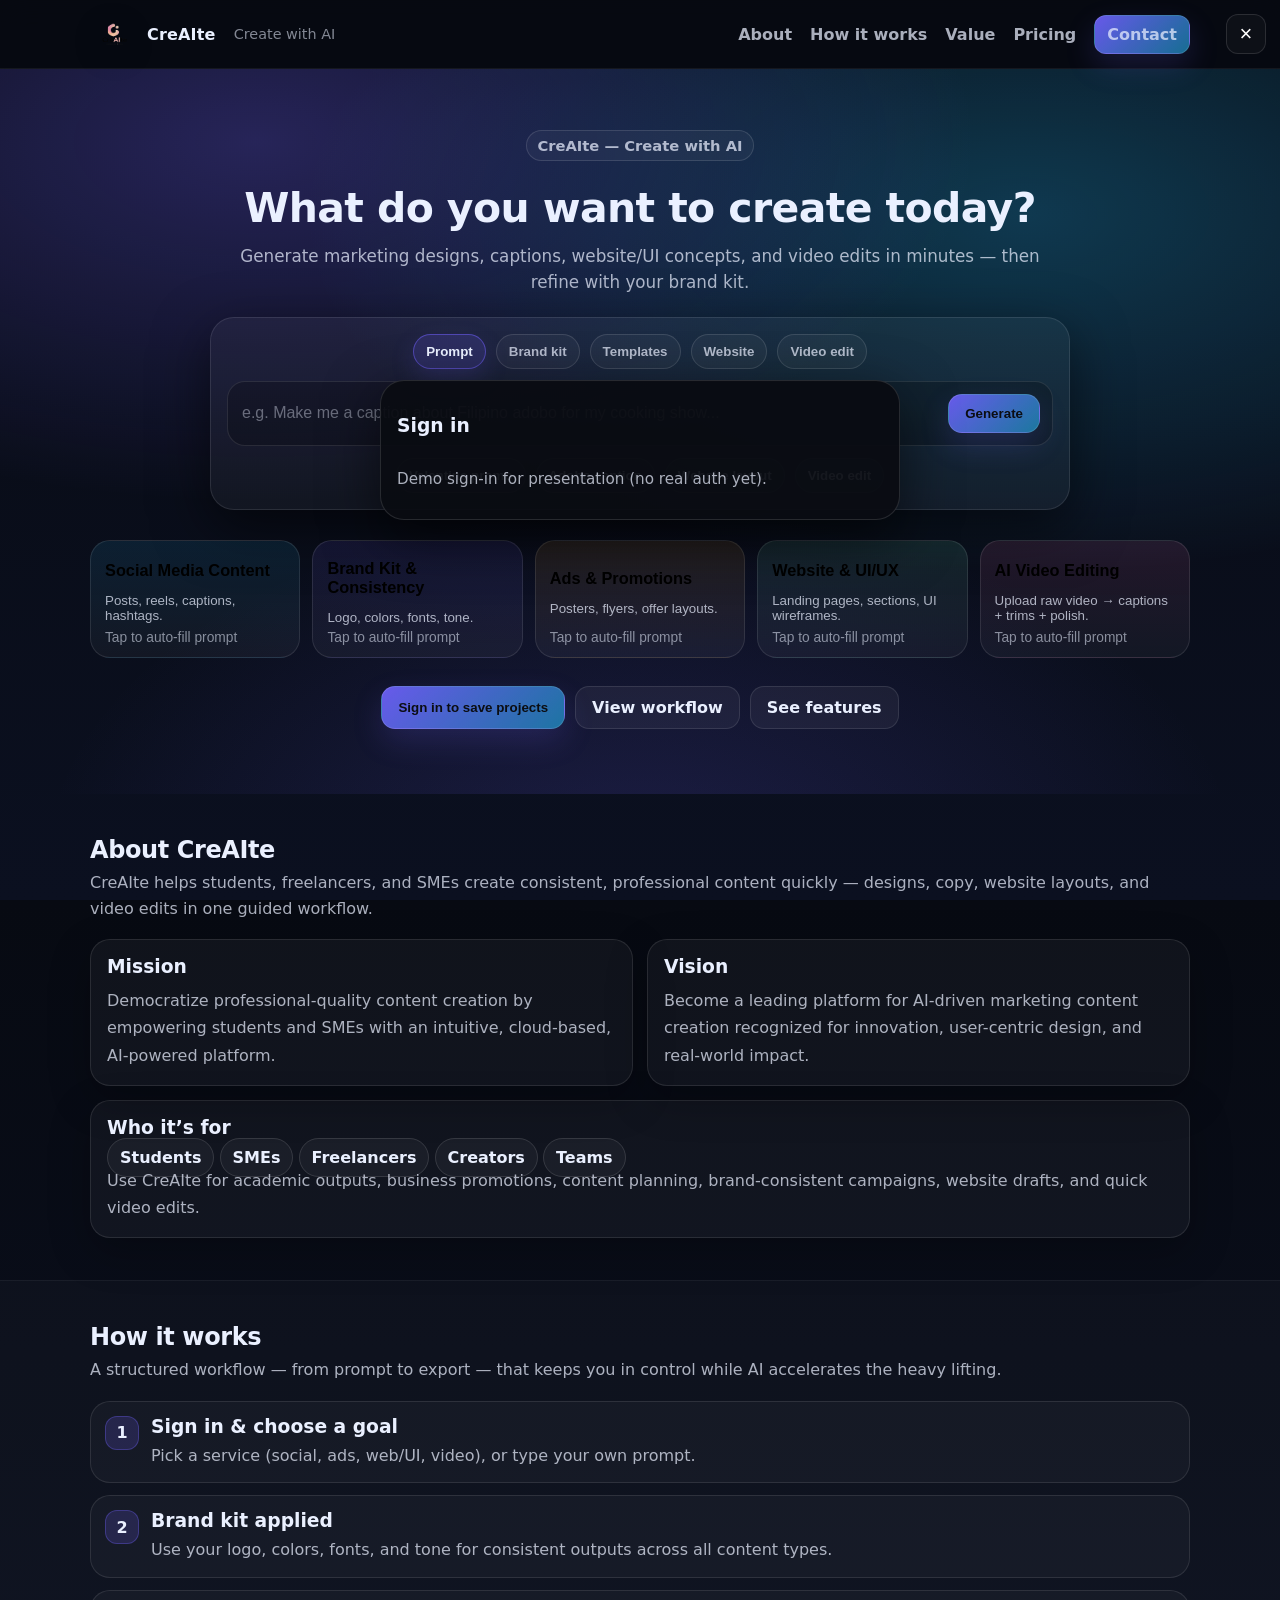
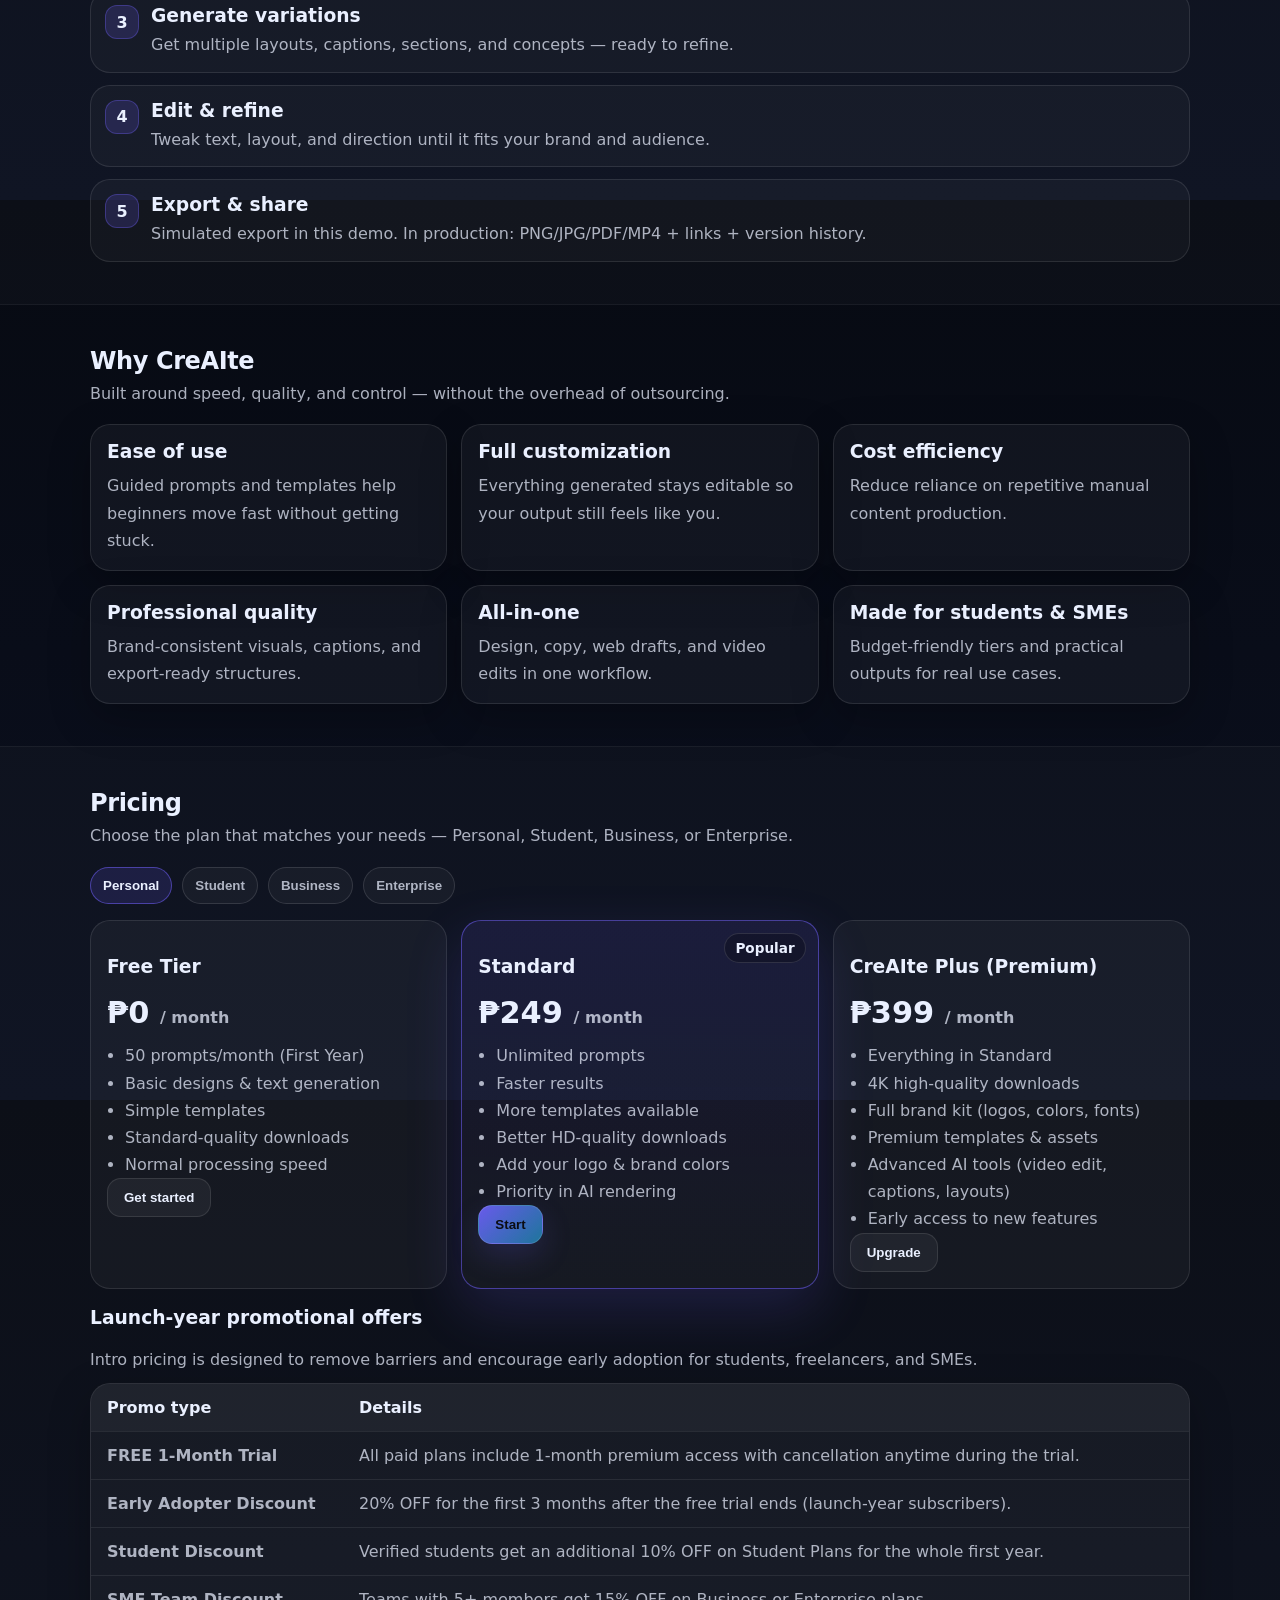
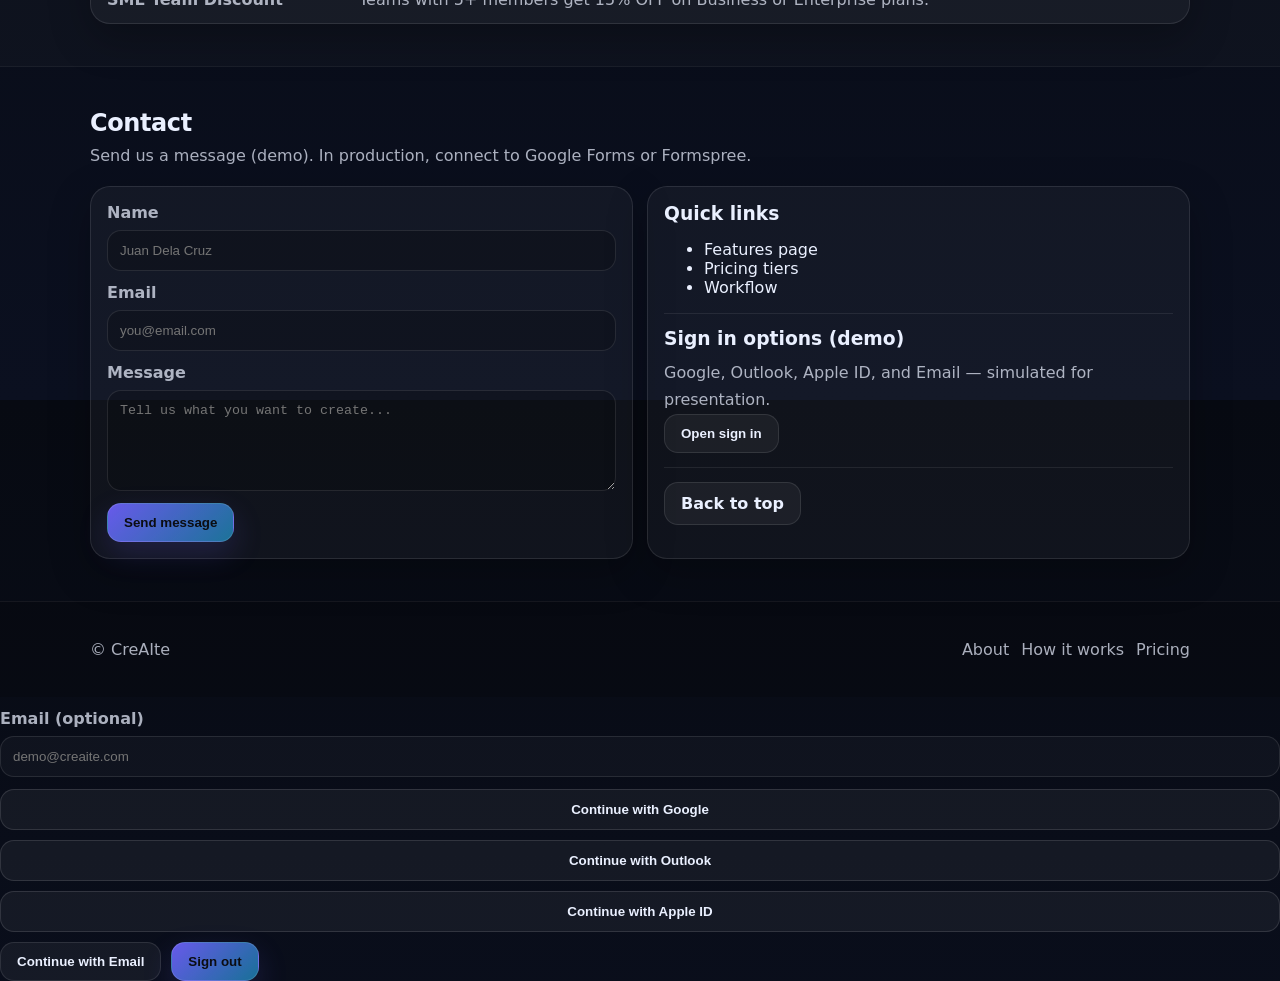
==== commit 9027e51f: "Update index.html" ====
--- a/index.html
+++ b/index.html
@@ -554,19 +554,22 @@
     </footer>
   </main>
 
-  <!-- AUTH MODAL (DEMO SIGN-IN) -->
-  <div class="backdrop" id="authBackdrop" hidden></div>
-
-  <div class="modal" id="authModal" hidden role="dialog" aria-modal="true" aria-labelledby="authTitle">
-    <div class="modal-card">
-      <div class="modal-head">
-        <h3 id="authTitle">Sign in</h3>
-       <button id="authClose" class="modal-close" type="button" aria-label="Close">×</button>
-      </div>
-
-      <p class="muted small">
-        Demo sign-in for presentation (no real auth yet).
-      </p>
+ <!-- AUTH MODAL (DEMO SIGN-IN) -->
+<div class="backdrop" id="authBackdrop" hidden></div>
+
+<div class="modal" id="authModal" hidden role="dialog" aria-modal="true" aria-labelledby="authTitle">
+  <div class="modal-card">
+    <div class="modal-head">
+      <h3 id="authTitle">Sign in</h3>
+      <button id="authClose" class="modal-close" type="button" aria-label="Close">×</button>
+    </div>
+
+    <p class="muted small">
+      Demo sign-in for presentation (no real auth yet).
+    </p>
+    <!-- (rest of the modal content goes here) -->
+  </div>
+</div>
 
       <label class="field">
         <span>Email (optional)</span>
--- a/styles.css
+++ b/styles.css
@@ -646,3 +646,44 @@
   .brand-tag{ display:none; }
   .nav{ gap:12px; }
 }
+
+/* Modal layers */
+#authBackdrop{
+  position: fixed;
+  inset: 0;
+  background: rgba(0,0,0,.55);
+  z-index: 9998;
+}
+
+#authModal{
+  position: fixed;
+  inset: 0;
+  display: grid;
+  place-items: center;
+  z-index: 9999;
+  pointer-events: none; /* prevents accidental blocking */
+}
+
+#authModal > *{
+  pointer-events: auto; /* re-enable inside the modal card */
+}
+
+/* Close button */
+.modal-close{
+  position: absolute;
+  top: 14px;
+  right: 14px;
+  width: 40px;
+  height: 40px;
+  border-radius: 12px;
+  border: 1px solid rgba(255,255,255,.12);
+  background: rgba(20,22,30,.55);
+  color: #fff;
+  font-size: 22px;
+  line-height: 1;
+  display: grid;
+  place-items: center;
+  cursor: pointer;
+  z-index: 10000;
+}
+.modal-close:hover{ transform: translateY(-1px); }
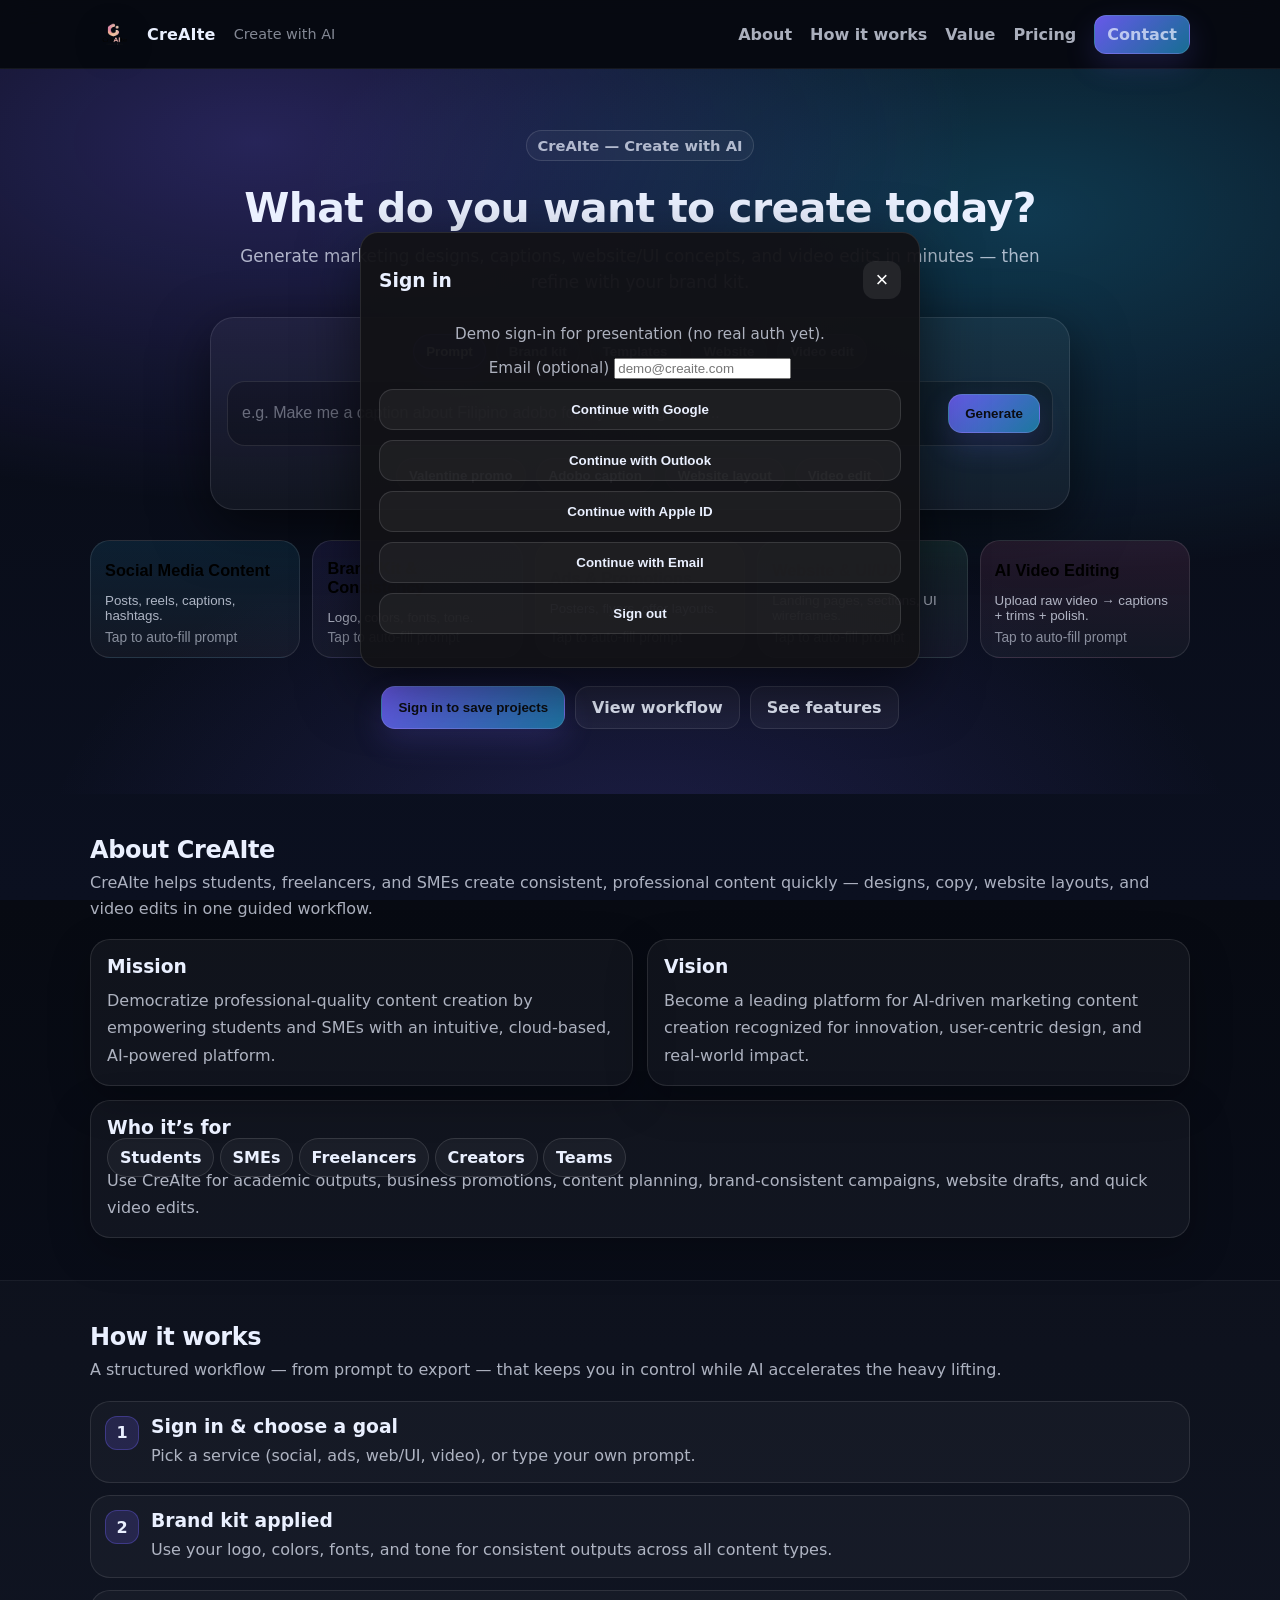
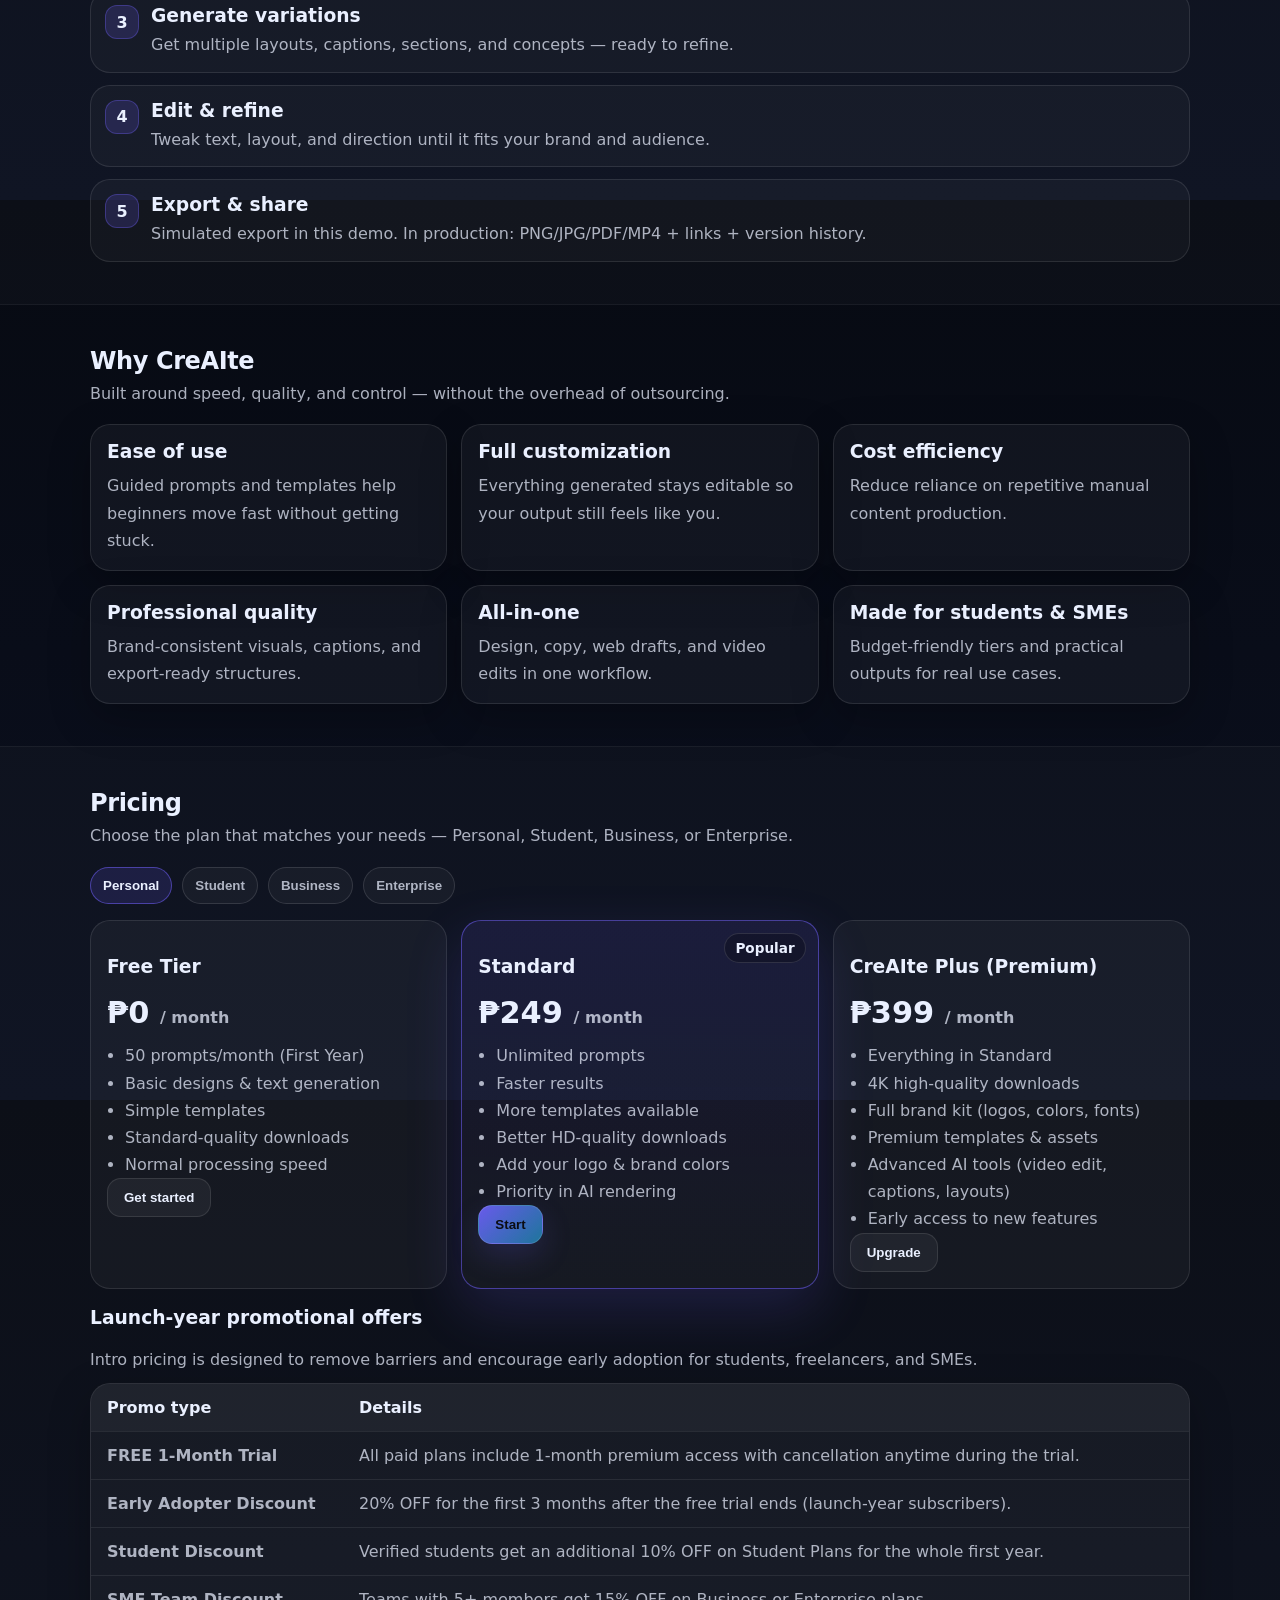
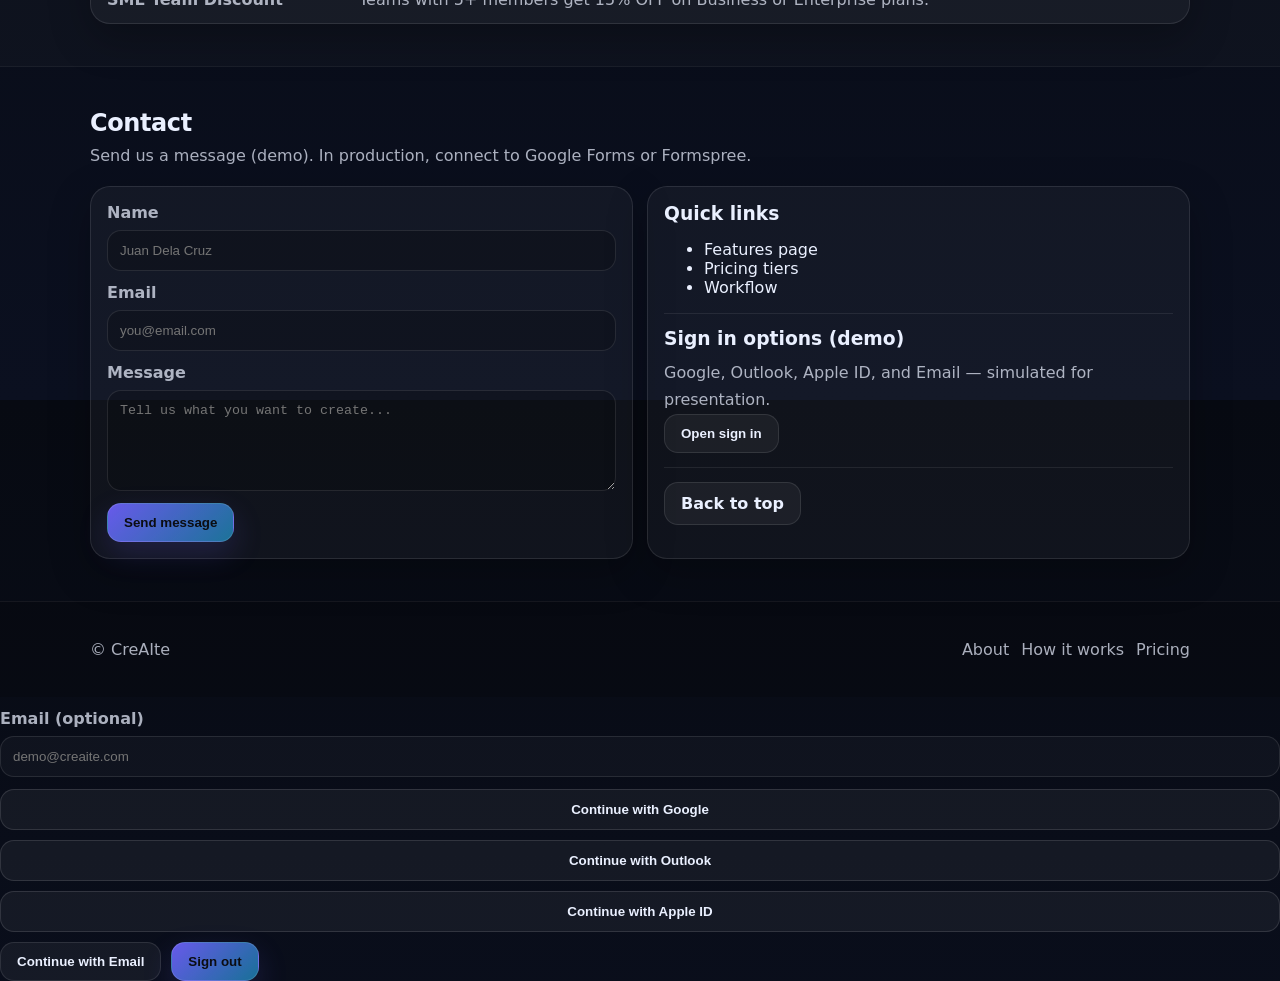
==== commit 7300c062: "Update index.html" ====
--- a/index.html
+++ b/index.html
@@ -564,12 +564,21 @@
       <button id="authClose" class="modal-close" type="button" aria-label="Close">×</button>
     </div>
 
-    <p class="muted small">
-      Demo sign-in for presentation (no real auth yet).
-    </p>
-    <!-- (rest of the modal content goes here) -->
+    <p class="muted small">Demo sign-in for presentation (no real auth yet).</p>
+
+    <label class="muted small">Email (optional)</label>
+    <input id="authEmail" type="email" placeholder="demo@creaite.com" />
+
+    <button class="auth-btn" data-provider="Google">Continue with Google</button>
+    <button class="auth-btn" data-provider="Outlook">Continue with Outlook</button>
+    <button class="auth-btn" data-provider="Apple ID">Continue with Apple ID</button>
+    <button class="auth-btn" data-provider="Email" id="authContinue">Continue with Email</button>
+
+    <button class="auth-btn" id="authLogout" type="button">Sign out</button>
+    <p class="muted small" id="authState"></p>
   </div>
 </div>
+
 
       <label class="field">
         <span>Email (optional)</span>
--- a/styles.css
+++ b/styles.css
@@ -647,7 +647,7 @@
   .nav{ gap:12px; }
 }
 
-/* Modal layers */
+/* === AUTH MODAL FIX (WRAPPER + CARD) === */
 #authBackdrop{
   position: fixed;
   inset: 0;
@@ -658,32 +658,77 @@
 #authModal{
   position: fixed;
   inset: 0;
-  display: grid;
-  place-items: center;
   z-index: 9999;
-  pointer-events: none; /* prevents accidental blocking */
-}
-
-#authModal > *{
-  pointer-events: auto; /* re-enable inside the modal card */
-}
-
-/* Close button */
-.modal-close{
-  position: absolute;
-  top: 14px;
-  right: 14px;
-  width: 40px;
-  height: 40px;
+
+  /* IMPORTANT: wrapper siya, not the box */
+  display: flex;
+  align-items: center;
+  justify-content: center;
+
+  padding: 24px;
+  background: transparent; /* wag white */
+}
+
+/* actual box */
+#authModal .modal-card{
+  width: min(560px, 94vw);
+  max-height: 85vh;
+  overflow: auto;
+
+  background: rgba(18,18,22,.96);
+  border: 1px solid rgba(255,255,255,.10);
+  border-radius: 18px;
+
+  padding: 18px;
+  box-shadow: 0 20px 60px rgba(0,0,0,.55);
+}
+
+/* header */
+#authModal .modal-head{
+  display: flex;
+  align-items: center;
+  justify-content: space-between;
+  gap: 12px;
+}
+
+/* close button */
+#authClose{
+  appearance: none;
+  border: 0;
+  background: rgba(255,255,255,.08);
+  color: #fff;
+  width: 38px;
+  height: 38px;
   border-radius: 12px;
-  border: 1px solid rgba(255,255,255,.12);
-  background: rgba(20,22,30,.55);
-  color: #fff;
+  cursor: pointer;
   font-size: 22px;
   line-height: 1;
-  display: grid;
-  place-items: center;
-  cursor: pointer;
-  z-index: 10000;
-}
-.modal-close:hover{ transform: translateY(-1px); }
+
+  /* ensure clickable */
+  position: relative;
+  z-index: 5;
+  pointer-events: auto;
+}
+
+#authClose:hover{
+  background: rgba(255,255,255,.14);
+}
+
+/* optional: make buttons inside modal look okay */
+#authModal .auth-btn{
+  width: 100%;
+  margin-top: 10px;
+}
+
+/* Modal content styling */
+.modal-card {
+  padding: 20px;
+  text-align: center;
+}
+
+.modal-head {
+  display: flex;
+  justify-content: space-between;
+  align-items: center;
+}
+
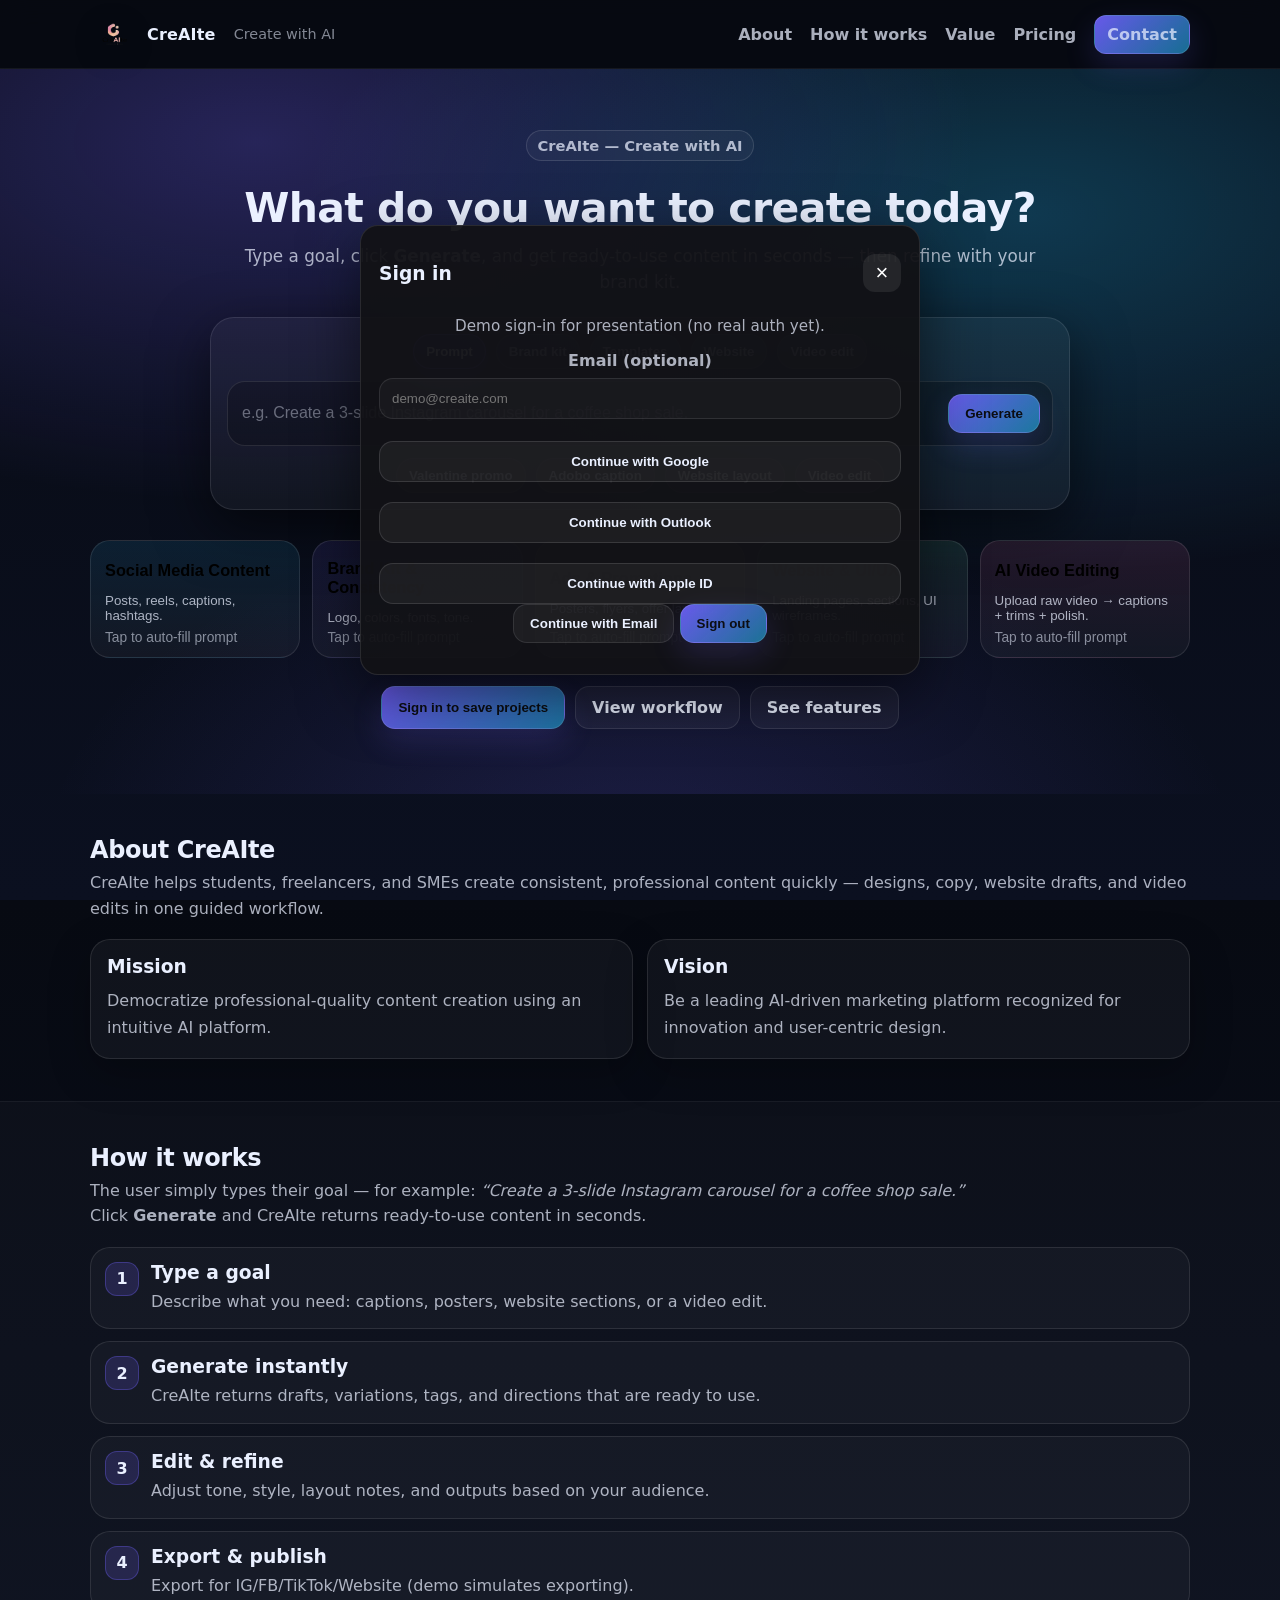
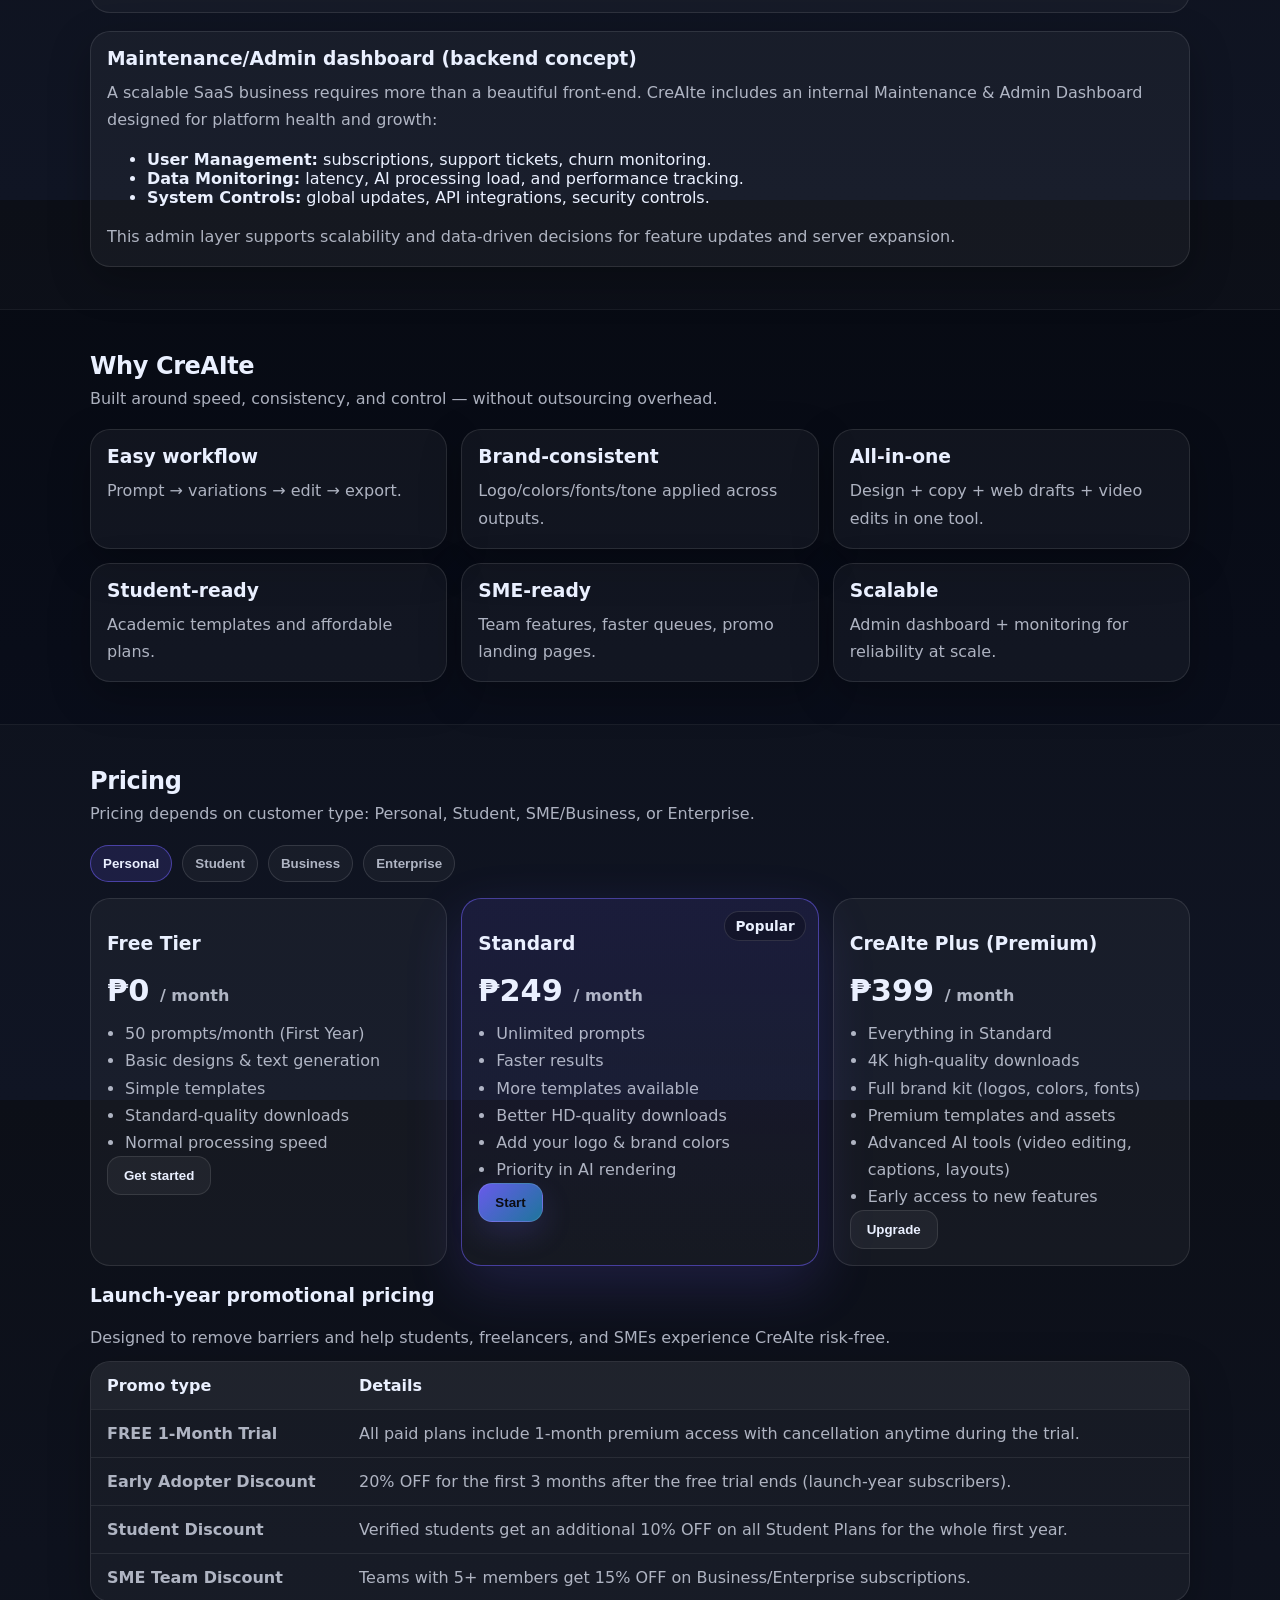
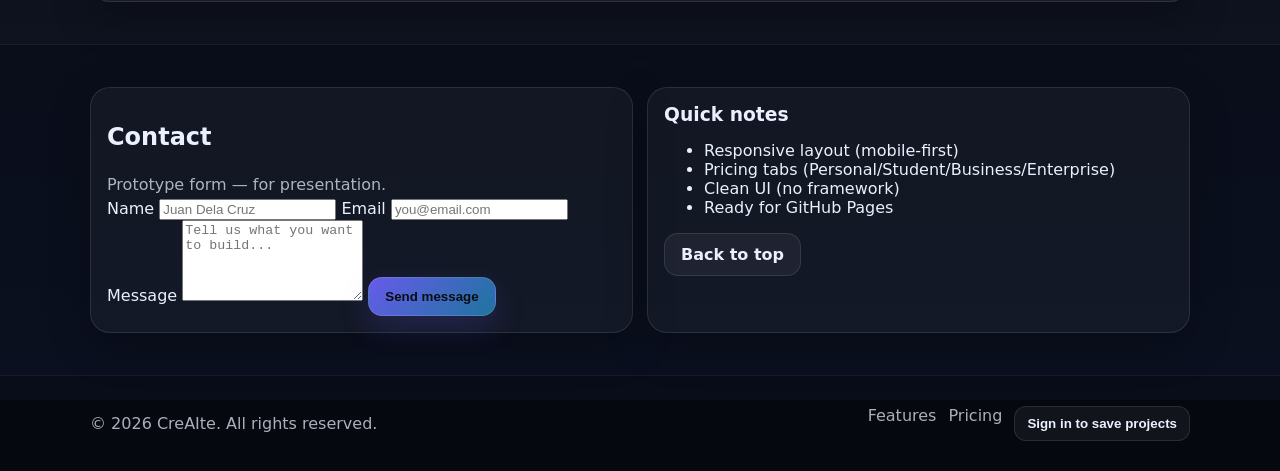
==== commit 6b49dab2: "Update index.html" ====
--- a/index.html
+++ b/index.html
@@ -4,8 +4,8 @@
   <meta charset="utf-8" />
   <meta name="viewport" content="width=device-width,initial-scale=1" />
   <title>CreAIte — Create with AI</title>
-  <meta name="description" content="CreAIte is an AI-powered content creation studio for students and SMEs—designs, captions, and videos in minutes." />
-  <link rel="stylesheet" href="./styles.css?v=1" />
+  <meta name="description" content="CreAIte is an AI-powered content creation studio for students and SMEs—designs, captions, websites, and videos in minutes." />
+  <link rel="stylesheet" href="./styles.css?v=3" />
 </head>
 
 <body>
@@ -14,7 +14,7 @@
   <!-- HEADER -->
   <header class="site-header" id="top">
     <div class="container header-inner">
-      <a class="brand" href="./index.html#top" aria-label="CreAIte home">
+      <a class="brand" href="#top" aria-label="CreAIte home">
         <img src="./creaite-logo.png" alt="CreAIte logo" class="logo" />
         <span class="brand-name">CreAIte</span>
         <span class="brand-tag">Create with AI</span>
@@ -35,18 +35,18 @@
   </header>
 
   <main id="main">
-
-    <!-- HERO (ChatGPT-style) -->
+    <!-- HERO -->
     <section class="hero hero-chatgpt" id="hero">
       <div class="container hero-center">
         <p class="eyebrow">CreAIte — Create with AI</p>
         <h1 class="hero-title">What do you want to create today?</h1>
         <p class="lead">
-          Generate marketing designs, captions, website/UI concepts, and video edits in minutes — then refine with your brand kit.
+          Type a goal, click <strong>Generate</strong>, and get ready-to-use content in seconds —
+          then refine with your brand kit.
         </p>
 
         <div class="prompt-shell">
-          <div class="prompt-row">
+          <div class="prompt-row" role="tablist" aria-label="Tools">
             <button class="tool-pill is-active" data-tool="prompt" type="button">Prompt</button>
             <button class="tool-pill" data-tool="brand" type="button">Brand kit</button>
             <button class="tool-pill" data-tool="templates" type="button">Templates</button>
@@ -61,9 +61,7 @@
               <span class="muted" id="landingStatus">Ready</span>
             </div>
 
-            <div class="result-body" id="landingResultBody">
-              <!-- filled by JS -->
-            </div>
+            <div class="result-body" id="landingResultBody"></div>
 
             <div class="result-bottom">
               <button class="chip" id="landingMore" type="button">Generate variants</button>
@@ -78,7 +76,7 @@
               id="promptInput"
               type="text"
               name="prompt"
-              placeholder="e.g. Make me a caption about Filipino adobo for my cooking show..."
+              placeholder="e.g. Create a 3-slide Instagram carousel for a coffee shop sale."
               autocomplete="off"
               required
             />
@@ -91,7 +89,7 @@
               <div class="upload-head">
                 <div>
                   <strong>Upload raw video</strong>
-                  <p class="muted small">Demo only — we’ll simulate trimming, captions, and color.</p>
+                  <p class="muted small">Demo only — we’ll simulate trimming, captions, and polish.</p>
                 </div>
                 <span class="pill">MP4 / MOV</span>
               </div>
@@ -170,41 +168,20 @@
           <h2>About CreAIte</h2>
           <p>
             CreAIte helps students, freelancers, and SMEs create consistent, professional content quickly —
-            designs, copy, website layouts, and video edits in one guided workflow.
+            designs, copy, website drafts, and video edits in one guided workflow.
           </p>
         </div>
 
         <div class="grid-2">
           <div class="card">
             <h3>Mission</h3>
-            <p>
-              Democratize professional-quality content creation by empowering students and SMEs
-              with an intuitive, cloud-based, AI-powered platform.
-            </p>
+            <p>Democratize professional-quality content creation using an intuitive AI platform.</p>
           </div>
 
           <div class="card">
             <h3>Vision</h3>
-            <p>
-              Become a leading platform for AI-driven marketing content creation recognized for innovation,
-              user-centric design, and real-world impact.
-            </p>
-          </div>
-        </div>
-
-        <div class="card wide">
-          <h3>Who it’s for</h3>
-          <div class="chips">
-            <span class="chip">Students</span>
-            <span class="chip">SMEs</span>
-            <span class="chip">Freelancers</span>
-            <span class="chip">Creators</span>
-            <span class="chip">Teams</span>
-          </div>
-          <p class="muted">
-            Use CreAIte for academic outputs, business promotions, content planning, brand-consistent campaigns,
-            website drafts, and quick video edits.
-          </p>
+            <p>Be a leading AI-driven marketing platform recognized for innovation and user-centric design.</p>
+          </div>
         </div>
       </div>
     </section>
@@ -214,46 +191,59 @@
       <div class="container">
         <div class="section-head">
           <h2>How it works</h2>
-          <p>A structured workflow — from prompt to export — that keeps you in control while AI accelerates the heavy lifting.</p>
+          <p class="muted">
+            The user simply types their goal — for example:
+            <em>“Create a 3-slide Instagram carousel for a coffee shop sale.”</em><br />
+            Click <strong>Generate</strong> and CreAIte returns ready-to-use content in seconds.
+          </p>
         </div>
 
         <ol class="steps">
           <li class="step">
             <div class="step-n">1</div>
             <div class="step-b">
-              <h3>Sign in & choose a goal</h3>
-              <p>Pick a service (social, ads, web/UI, video), or type your own prompt.</p>
+              <h3>Type a goal</h3>
+              <p>Describe what you need: captions, posters, website sections, or a video edit.</p>
             </div>
           </li>
           <li class="step">
             <div class="step-n">2</div>
             <div class="step-b">
-              <h3>Brand kit applied</h3>
-              <p>Use your logo, colors, fonts, and tone for consistent outputs across all content types.</p>
+              <h3>Generate instantly</h3>
+              <p>CreAIte returns drafts, variations, tags, and directions that are ready to use.</p>
             </div>
           </li>
           <li class="step">
             <div class="step-n">3</div>
             <div class="step-b">
-              <h3>Generate variations</h3>
-              <p>Get multiple layouts, captions, sections, and concepts — ready to refine.</p>
+              <h3>Edit & refine</h3>
+              <p>Adjust tone, style, layout notes, and outputs based on your audience.</p>
             </div>
           </li>
           <li class="step">
             <div class="step-n">4</div>
             <div class="step-b">
-              <h3>Edit & refine</h3>
-              <p>Tweak text, layout, and direction until it fits your brand and audience.</p>
-            </div>
-          </li>
-          <li class="step">
-            <div class="step-n">5</div>
-            <div class="step-b">
-              <h3>Export & share</h3>
-              <p>Simulated export in this demo. In production: PNG/JPG/PDF/MP4 + links + version history.</p>
+              <h3>Export & publish</h3>
+              <p>Export for IG/FB/TikTok/Website (demo simulates exporting).</p>
             </div>
           </li>
         </ol>
+
+        <div class="card wide" style="margin-top:18px;">
+          <h3>Maintenance/Admin dashboard (backend concept)</h3>
+          <p class="muted">
+            A scalable SaaS business requires more than a beautiful front-end. CreAIte includes an internal
+            Maintenance & Admin Dashboard designed for platform health and growth:
+          </p>
+          <ul class="bullets">
+            <li><strong>User Management:</strong> subscriptions, support tickets, churn monitoring.</li>
+            <li><strong>Data Monitoring:</strong> latency, AI processing load, and performance tracking.</li>
+            <li><strong>System Controls:</strong> global updates, API integrations, security controls.</li>
+          </ul>
+          <p class="muted">
+            This admin layer supports scalability and data-driven decisions for feature updates and server expansion.
+          </p>
+        </div>
       </div>
     </section>
 
@@ -262,16 +252,16 @@
       <div class="container">
         <div class="section-head">
           <h2>Why CreAIte</h2>
-          <p>Built around speed, quality, and control — without the overhead of outsourcing.</p>
+          <p>Built around speed, consistency, and control — without outsourcing overhead.</p>
         </div>
 
         <div class="grid-3">
-          <div class="card"><h3>Ease of use</h3><p>Guided prompts and templates help beginners move fast without getting stuck.</p></div>
-          <div class="card"><h3>Full customization</h3><p>Everything generated stays editable so your output still feels like you.</p></div>
-          <div class="card"><h3>Cost efficiency</h3><p>Reduce reliance on repetitive manual content production.</p></div>
-          <div class="card"><h3>Professional quality</h3><p>Brand-consistent visuals, captions, and export-ready structures.</p></div>
-          <div class="card"><h3>All-in-one</h3><p>Design, copy, web drafts, and video edits in one workflow.</p></div>
-          <div class="card"><h3>Made for students & SMEs</h3><p>Budget-friendly tiers and practical outputs for real use cases.</p></div>
+          <div class="card"><h3>Easy workflow</h3><p>Prompt → variations → edit → export.</p></div>
+          <div class="card"><h3>Brand-consistent</h3><p>Logo/colors/fonts/tone applied across outputs.</p></div>
+          <div class="card"><h3>All-in-one</h3><p>Design + copy + web drafts + video edits in one tool.</p></div>
+          <div class="card"><h3>Student-ready</h3><p>Academic templates and affordable plans.</p></div>
+          <div class="card"><h3>SME-ready</h3><p>Team features, faster queues, promo landing pages.</p></div>
+          <div class="card"><h3>Scalable</h3><p>Admin dashboard + monitoring for reliability at scale.</p></div>
         </div>
       </div>
     </section>
@@ -281,7 +271,7 @@
       <div class="container">
         <div class="section-head">
           <h2>Pricing</h2>
-          <p>Choose the plan that matches your needs — Personal, Student, Business, or Enterprise.</p>
+          <p>Pricing depends on customer type: Personal, Student, SME/Business, or Enterprise.</p>
         </div>
 
         <div class="tabs" role="tablist" aria-label="Pricing categories">
@@ -328,8 +318,8 @@
               <li>Everything in Standard</li>
               <li>4K high-quality downloads</li>
               <li>Full brand kit (logos, colors, fonts)</li>
-              <li>Premium templates & assets</li>
-              <li>Advanced AI tools (video edit, captions, layouts)</li>
+              <li>Premium templates and assets</li>
+              <li>Advanced AI tools (video editing, captions, layouts)</li>
               <li>Early access to new features</li>
             </ul>
             <button class="btn btn-ghost" type="button">Upgrade</button>
@@ -357,7 +347,7 @@
             <ul>
               <li>Unlimited prompts</li>
               <li>Essay & report generator</li>
-              <li>Poster/infographic/slide templates</li>
+              <li>Poster, infographic & slide templates</li>
               <li>Faster AI results</li>
               <li>HD-quality downloads</li>
             </ul>
@@ -372,7 +362,7 @@
               <li>Premium academic templates</li>
               <li>Rewriting & grammar tools</li>
               <li>4K presentation exports</li>
-              <li>Brand kit for school orgs</li>
+              <li>Brand kit for school orgs (logo + colors)</li>
             </ul>
             <button class="btn btn-ghost" type="button">Upgrade</button>
           </div>
@@ -429,7 +419,7 @@
           <div class="card wide">
             <h3>Enterprise (Custom)</h3>
             <p class="lead">
-              Starting at <strong>₱3,500+ / month</strong> for teams needing API access, automation,
+              <strong>₱3,500+ / month</strong> — for companies needing API access, automation,
               custom integrations, and multi-page website creation.
             </p>
 
@@ -458,12 +448,12 @@
           </div>
         </div>
 
-        <!-- PROMOS -->
+        <!-- PROMOTIONAL OFFERS -->
         <div class="promo-wrap">
           <div class="section-head tight">
-            <h3>Launch-year promotional offers</h3>
+            <h3>Launch-year promotional pricing</h3>
             <p class="muted">
-              Intro pricing is designed to remove barriers and encourage early adoption for students, freelancers, and SMEs.
+              Designed to remove barriers and help students, freelancers, and SMEs experience CreAIte risk-free.
             </p>
           </div>
 
@@ -472,134 +462,112 @@
               <span>Promo type</span>
               <span>Details</span>
             </div>
+
             <div class="promo-row">
               <span><strong>FREE 1-Month Trial</strong></span>
               <span>All paid plans include 1-month premium access with cancellation anytime during the trial.</span>
             </div>
+
             <div class="promo-row">
               <span><strong>Early Adopter Discount</strong></span>
               <span>20% OFF for the first 3 months after the free trial ends (launch-year subscribers).</span>
             </div>
+
             <div class="promo-row">
               <span><strong>Student Discount</strong></span>
-              <span>Verified students get an additional 10% OFF on Student Plans for the whole first year.</span>
-            </div>
+              <span>Verified students get an additional 10% OFF on all Student Plans for the whole first year.</span>
+            </div>
+
             <div class="promo-row">
               <span><strong>SME Team Discount</strong></span>
-              <span>Teams with 5+ members get 15% OFF on Business or Enterprise plans.</span>
-            </div>
-          </div>
-        </div>
-
+              <span>Teams with 5+ members get 15% OFF on Business/Enterprise subscriptions.</span>
+            </div>
+          </div>
+        </div>
       </div>
     </section>
 
     <!-- CONTACT -->
     <section class="section" id="contact">
       <div class="container">
-        <div class="section-head">
-          <h2>Contact</h2>
-          <p>Send us a message (demo). In production, connect to Google Forms or Formspree.</p>
-        </div>
-
         <div class="grid-2">
-          <form class="form card" id="contactForm">
-            <label>
-              Name
-              <input name="name" autocomplete="name" placeholder="Juan Dela Cruz" required />
-            </label>
-            <label>
-              Email
-              <input type="email" name="email" autocomplete="email" placeholder="you@email.com" required />
-            </label>
-            <label>
-              Message
-              <textarea name="message" rows="5" placeholder="Tell us what you want to create..." required></textarea>
-            </label>
-            <button class="btn" type="submit">Send message</button>
-            <p class="muted small" id="formNote" aria-live="polite"></p>
-          </form>
-
           <div class="card">
-            <h3>Quick links</h3>
+            <h2>Contact</h2>
+            <p class="muted">Prototype form — for presentation.</p>
+            <form id="contactForm" class="contact-form">
+              <label>Name
+                <input type="text" placeholder="Juan Dela Cruz" required />
+              </label>
+              <label>Email
+                <input type="email" placeholder="you@email.com" required />
+              </label>
+              <label>Message
+                <textarea rows="5" placeholder="Tell us what you want to build..." required></textarea>
+              </label>
+              <button class="btn" type="submit">Send message</button>
+              <p class="muted small" id="formNote" aria-live="polite"></p>
+            </form>
+          </div>
+
+          <div class="card">
+            <h3>Quick notes</h3>
             <ul class="bullets">
-              <li><a href="./features.html">Features page</a></li>
-              <li><a href="#pricing">Pricing tiers</a></li>
-              <li><a href="#how">Workflow</a></li>
-            </ul>
-
-            <div class="divider"></div>
-
-            <h3>Sign in options (demo)</h3>
-            <p class="muted">Google, Outlook, Apple ID, and Email — simulated for presentation.</p>
-            <button class="btn btn-ghost" id="openSignIn2" type="button">Open sign in</button>
-
-            <div class="divider"></div>
+              <li>Responsive layout (mobile-first)</li>
+              <li>Pricing tabs (Personal/Student/Business/Enterprise)</li>
+              <li>Clean UI (no framework)</li>
+              <li>Ready for GitHub Pages</li>
+            </ul>
             <a class="btn btn-ghost" href="#top">Back to top</a>
           </div>
         </div>
       </div>
     </section>
-
-    <!-- FOOTER -->
-    <footer class="footer">
-      <div class="container footer-inner">
-        <p class="muted">© <span id="year"></span> CreAIte</p>
-        <div class="footer-links">
-          <a href="#about">About</a>
-          <a href="#how">How it works</a>
-          <a href="#pricing">Pricing</a>
-        </div>
-      </div>
-    </footer>
   </main>
 
- <!-- AUTH MODAL (DEMO SIGN-IN) -->
-<div class="backdrop" id="authBackdrop" hidden></div>
-
-<div class="modal" id="authModal" hidden role="dialog" aria-modal="true" aria-labelledby="authTitle">
-  <div class="modal-card">
-    <div class="modal-head">
-      <h3 id="authTitle">Sign in</h3>
-      <button id="authClose" class="modal-close" type="button" aria-label="Close">×</button>
+  <!-- FOOTER -->
+  <footer class="footer">
+    <div class="container footer-inner">
+      <p class="muted">© <span id="year"></span> CreAIte. All rights reserved.</p>
+      <div class="footer-links">
+        <a href="./features.html">Features</a>
+        <a href="#pricing">Pricing</a>
+        <button class="btn btn-small btn-ghost" id="openSignIn2" type="button">Sign in</button>
+      </div>
     </div>
-
-    <p class="muted small">Demo sign-in for presentation (no real auth yet).</p>
-
-    <label class="muted small">Email (optional)</label>
-    <input id="authEmail" type="email" placeholder="demo@creaite.com" />
-
-    <button class="auth-btn" data-provider="Google">Continue with Google</button>
-    <button class="auth-btn" data-provider="Outlook">Continue with Outlook</button>
-    <button class="auth-btn" data-provider="Apple ID">Continue with Apple ID</button>
-    <button class="auth-btn" data-provider="Email" id="authContinue">Continue with Email</button>
-
-    <button class="auth-btn" id="authLogout" type="button">Sign out</button>
-    <p class="muted small" id="authState"></p>
-  </div>
-</div>
-
+  </footer>
+
+  <!-- AUTH MODAL -->
+  <div class="backdrop" id="authBackdrop" hidden></div>
+
+  <div class="modal" id="authModal" hidden role="dialog" aria-modal="true" aria-labelledby="authTitle">
+    <div class="modal-card" role="document">
+      <div class="modal-head">
+        <h3 id="authTitle">Sign in</h3>
+        <button id="authClose" class="modal-close" type="button" aria-label="Close dialog">×</button>
+      </div>
+
+      <p class="muted small">Demo sign-in for presentation (no real auth yet).</p>
 
       <label class="field">
         <span>Email (optional)</span>
         <input id="authEmail" type="email" placeholder="demo@creaite.com" />
       </label>
 
-      <div class="auth-grid">
-        <button class="auth-btn" type="button" data-provider="Google">Continue with Google</button>
-        <button class="auth-btn" type="button" data-provider="Outlook">Continue with Outlook</button>
-        <button class="auth-btn" type="button" data-provider="Apple ID">Continue with Apple ID</button>
-      </div>
-
       <div class="modal-actions">
+        <button class="auth-btn btn btn-ghost" data-provider="Google" type="button">Continue with Google</button>
+        <button class="auth-btn btn btn-ghost" data-provider="Outlook" type="button">Continue with Outlook</button>
+        <button class="auth-btn btn btn-ghost" data-provider="Apple" type="button">Continue with Apple ID</button>
+      </div>
+
+      <div class="modal-bottom">
         <button class="btn btn-ghost" id="authContinue" type="button">Continue with Email</button>
         <button class="btn" id="authLogout" type="button">Sign out</button>
       </div>
 
-      <p class="muted tiny" id="authStateInline"></p>
+      <p class="muted tiny" id="authStateInline" aria-live="polite"></p>
     </div>
   </div>
 
-  <script src="./script.js?v=1"></script>
+  <script src="./script.js?v=3"></script>
 </body>
 </html>
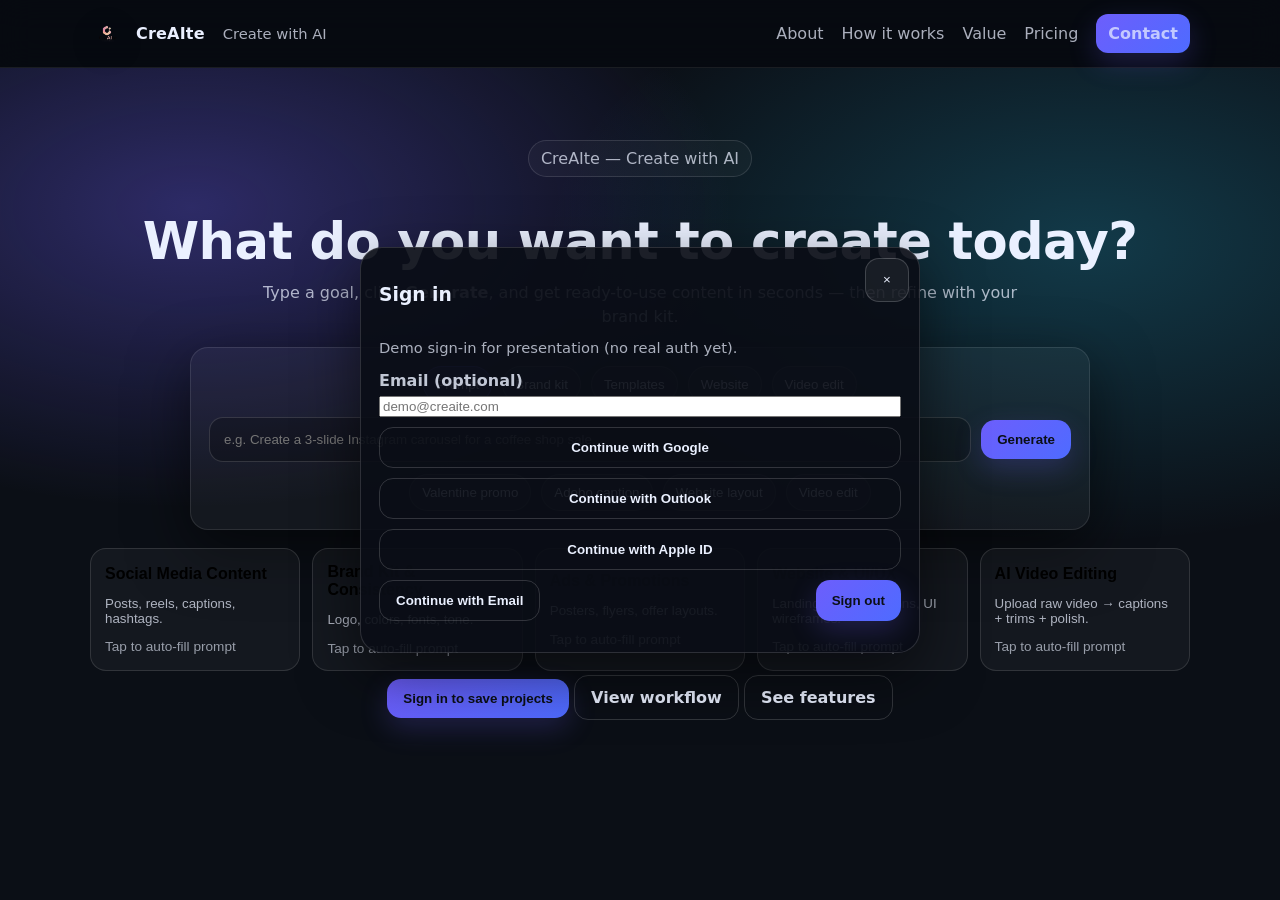
==== commit d1776b11: "Update index.html" ====
--- a/index.html
+++ b/index.html
@@ -83,25 +83,6 @@
             <button class="btn" id="generateBtn" type="submit">Generate</button>
           </form>
 
-          <!-- VIDEO UPLOAD (DEMO) -->
-          <div class="upload-row" id="videoUploadRow" hidden>
-            <div class="upload-card">
-              <div class="upload-head">
-                <div>
-                  <strong>Upload raw video</strong>
-                  <p class="muted small">Demo only — we’ll simulate trimming, captions, and polish.</p>
-                </div>
-                <span class="pill">MP4 / MOV</span>
-              </div>
-              <input class="file" type="file" id="videoFile" accept="video/*" />
-              <div class="upload-actions">
-                <button class="btn btn-ghost" id="videoPresetBtn" type="button">Apply preset</button>
-                <button class="btn" id="videoEditBtn" type="button">Edit video</button>
-              </div>
-              <p class="muted small" id="videoNote" aria-live="polite"></p>
-            </div>
-          </div>
-
           <!-- SUGGESTIONS -->
           <div class="suggestions">
             <button class="chip chip-action" type="button"
@@ -161,413 +142,39 @@
       </div>
     </section>
 
-    <!-- ABOUT -->
-    <section class="section" id="about">
-      <div class="container">
-        <div class="section-head">
-          <h2>About CreAIte</h2>
-          <p>
-            CreAIte helps students, freelancers, and SMEs create consistent, professional content quickly —
-            designs, copy, website drafts, and video edits in one guided workflow.
-          </p>
+    <!-- AUTH MODAL -->
+    <div class="backdrop" id="authBackdrop" hidden></div>
+
+    <div class="modal" id="authModal" hidden role="dialog" aria-modal="true" aria-labelledby="authTitle">
+      <div class="modal-card" role="document">
+        <div class="modal-head">
+          <h3 id="authTitle">Sign in</h3>
+          <button id="authClose" class="modal-close" type="button" aria-label="Close dialog">×</button>
         </div>
 
-        <div class="grid-2">
-          <div class="card">
-            <h3>Mission</h3>
-            <p>Democratize professional-quality content creation using an intuitive AI platform.</p>
-          </div>
+        <p class="muted small">Demo sign-in for presentation (no real auth yet).</p>
 
-          <div class="card">
-            <h3>Vision</h3>
-            <p>Be a leading AI-driven marketing platform recognized for innovation and user-centric design.</p>
-          </div>
-        </div>
-      </div>
-    </section>
+        <label class="field">
+          <span>Email (optional)</span>
+          <input id="authEmail" type="email" placeholder="demo@creaite.com" />
+        </label>
 
-    <!-- HOW -->
-    <section class="section alt" id="how">
-      <div class="container">
-        <div class="section-head">
-          <h2>How it works</h2>
-          <p class="muted">
-            The user simply types their goal — for example:
-            <em>“Create a 3-slide Instagram carousel for a coffee shop sale.”</em><br />
-            Click <strong>Generate</strong> and CreAIte returns ready-to-use content in seconds.
-          </p>
+        <div class="modal-actions">
+          <button class="auth-btn btn btn-ghost" data-provider="Google" type="button">Continue with Google</button>
+          <button class="auth-btn btn btn-ghost" data-provider="Outlook" type="button">Continue with Outlook</button>
+          <button class="auth-btn btn btn-ghost" data-provider="Apple" type="button">Continue with Apple ID</button>
         </div>
 
-        <ol class="steps">
-          <li class="step">
-            <div class="step-n">1</div>
-            <div class="step-b">
-              <h3>Type a goal</h3>
-              <p>Describe what you need: captions, posters, website sections, or a video edit.</p>
-            </div>
-          </li>
-          <li class="step">
-            <div class="step-n">2</div>
-            <div class="step-b">
-              <h3>Generate instantly</h3>
-              <p>CreAIte returns drafts, variations, tags, and directions that are ready to use.</p>
-            </div>
-          </li>
-          <li class="step">
-            <div class="step-n">3</div>
-            <div class="step-b">
-              <h3>Edit & refine</h3>
-              <p>Adjust tone, style, layout notes, and outputs based on your audience.</p>
-            </div>
-          </li>
-          <li class="step">
-            <div class="step-n">4</div>
-            <div class="step-b">
-              <h3>Export & publish</h3>
-              <p>Export for IG/FB/TikTok/Website (demo simulates exporting).</p>
-            </div>
-          </li>
-        </ol>
-
-        <div class="card wide" style="margin-top:18px;">
-          <h3>Maintenance/Admin dashboard (backend concept)</h3>
-          <p class="muted">
-            A scalable SaaS business requires more than a beautiful front-end. CreAIte includes an internal
-            Maintenance & Admin Dashboard designed for platform health and growth:
-          </p>
-          <ul class="bullets">
-            <li><strong>User Management:</strong> subscriptions, support tickets, churn monitoring.</li>
-            <li><strong>Data Monitoring:</strong> latency, AI processing load, and performance tracking.</li>
-            <li><strong>System Controls:</strong> global updates, API integrations, security controls.</li>
-          </ul>
-          <p class="muted">
-            This admin layer supports scalability and data-driven decisions for feature updates and server expansion.
-          </p>
-        </div>
-      </div>
-    </section>
-
-    <!-- VALUE -->
-    <section class="section" id="value">
-      <div class="container">
-        <div class="section-head">
-          <h2>Why CreAIte</h2>
-          <p>Built around speed, consistency, and control — without outsourcing overhead.</p>
+        <div class="modal-bottom">
+          <button class="btn btn-ghost" id="authContinue" type="button">Continue with Email</button>
+          <button class="btn" id="authLogout" type="button">Sign out</button>
         </div>
 
-        <div class="grid-3">
-          <div class="card"><h3>Easy workflow</h3><p>Prompt → variations → edit → export.</p></div>
-          <div class="card"><h3>Brand-consistent</h3><p>Logo/colors/fonts/tone applied across outputs.</p></div>
-          <div class="card"><h3>All-in-one</h3><p>Design + copy + web drafts + video edits in one tool.</p></div>
-          <div class="card"><h3>Student-ready</h3><p>Academic templates and affordable plans.</p></div>
-          <div class="card"><h3>SME-ready</h3><p>Team features, faster queues, promo landing pages.</p></div>
-          <div class="card"><h3>Scalable</h3><p>Admin dashboard + monitoring for reliability at scale.</p></div>
-        </div>
-      </div>
-    </section>
-
-    <!-- PRICING -->
-    <section class="section alt" id="pricing">
-      <div class="container">
-        <div class="section-head">
-          <h2>Pricing</h2>
-          <p>Pricing depends on customer type: Personal, Student, SME/Business, or Enterprise.</p>
-        </div>
-
-        <div class="tabs" role="tablist" aria-label="Pricing categories">
-          <button class="tab active" role="tab" aria-selected="true" data-tab="personal" type="button">Personal</button>
-          <button class="tab" role="tab" aria-selected="false" data-tab="student" type="button">Student</button>
-          <button class="tab" role="tab" aria-selected="false" data-tab="business" type="button">Business</button>
-          <button class="tab" role="tab" aria-selected="false" data-tab="enterprise" type="button">Enterprise</button>
-        </div>
-
-        <!-- PERSONAL -->
-        <div class="pricing" data-panel="personal">
-          <div class="price-card">
-            <h3>Free Tier</h3>
-            <p class="price">₱0 <span>/ month</span></p>
-            <ul>
-              <li>50 prompts/month (First Year)</li>
-              <li>Basic designs & text generation</li>
-              <li>Simple templates</li>
-              <li>Standard-quality downloads</li>
-              <li>Normal processing speed</li>
-            </ul>
-            <button class="btn btn-ghost" type="button">Get started</button>
-          </div>
-
-          <div class="price-card featured">
-            <div class="badge">Popular</div>
-            <h3>Standard</h3>
-            <p class="price">₱249 <span>/ month</span></p>
-            <ul>
-              <li>Unlimited prompts</li>
-              <li>Faster results</li>
-              <li>More templates available</li>
-              <li>Better HD-quality downloads</li>
-              <li>Add your logo & brand colors</li>
-              <li>Priority in AI rendering</li>
-            </ul>
-            <button class="btn" type="button">Start</button>
-          </div>
-
-          <div class="price-card">
-            <h3>CreAIte Plus (Premium)</h3>
-            <p class="price">₱399 <span>/ month</span></p>
-            <ul>
-              <li>Everything in Standard</li>
-              <li>4K high-quality downloads</li>
-              <li>Full brand kit (logos, colors, fonts)</li>
-              <li>Premium templates and assets</li>
-              <li>Advanced AI tools (video editing, captions, layouts)</li>
-              <li>Early access to new features</li>
-            </ul>
-            <button class="btn btn-ghost" type="button">Upgrade</button>
-          </div>
-        </div>
-
-        <!-- STUDENT -->
-        <div class="pricing hidden" data-panel="student">
-          <div class="price-card">
-            <h3>Student Free</h3>
-            <p class="price">₱0 <span>/ month</span></p>
-            <ul>
-              <li>50 prompts/month (First Year)</li>
-              <li>Basic student templates</li>
-              <li>Simple editing tools</li>
-              <li>Standard-quality output</li>
-            </ul>
-            <button class="btn btn-ghost" type="button">Get started</button>
-          </div>
-
-          <div class="price-card featured">
-            <div class="badge">Best value</div>
-            <h3>Student Standard</h3>
-            <p class="price">₱99 <span>/ month</span></p>
-            <ul>
-              <li>Unlimited prompts</li>
-              <li>Essay & report generator</li>
-              <li>Poster, infographic & slide templates</li>
-              <li>Faster AI results</li>
-              <li>HD-quality downloads</li>
-            </ul>
-            <button class="btn" type="button">Start</button>
-          </div>
-
-          <div class="price-card">
-            <h3>Student Premium</h3>
-            <p class="price">₱199 <span>/ month</span></p>
-            <ul>
-              <li>Everything in Student Standard</li>
-              <li>Premium academic templates</li>
-              <li>Rewriting & grammar tools</li>
-              <li>4K presentation exports</li>
-              <li>Brand kit for school orgs (logo + colors)</li>
-            </ul>
-            <button class="btn btn-ghost" type="button">Upgrade</button>
-          </div>
-        </div>
-
-        <!-- BUSINESS -->
-        <div class="pricing hidden" data-panel="business">
-          <div class="price-card">
-            <h3>Business Basic</h3>
-            <p class="price">₱599 <span>/ month</span></p>
-            <ul>
-              <li>Unlimited prompts</li>
-              <li>Up to 5 team members</li>
-              <li>Ready-made templates for businesses</li>
-              <li>HD downloads</li>
-              <li>Faster processing speeds</li>
-              <li>Basic team workspace</li>
-              <li>Can request simple website layouts</li>
-            </ul>
-            <button class="btn btn-ghost" type="button">Talk to sales</button>
-          </div>
-
-          <div class="price-card featured">
-            <div class="badge">Teams</div>
-            <h3>Business Standard</h3>
-            <p class="price">₱1,299 <span>/ month</span></p>
-            <ul>
-              <li>Everything in Business Basic</li>
-              <li>Up to 10 team members</li>
-              <li>Full brand kit tools</li>
-              <li>4K exports</li>
-              <li>Priority customer support</li>
-              <li>Website design creation (up to 3 pages)</li>
-              <li>Custom landing page for promotions</li>
-            </ul>
-            <button class="btn" type="button">Start</button>
-          </div>
-
-          <div class="price-card">
-            <h3>Business + Growth</h3>
-            <p class="muted">For teams scaling content production.</p>
-            <ul>
-              <li>Advanced template packs</li>
-              <li>Team roles & approvals</li>
-              <li>Content calendar & version history</li>
-              <li>Faster queues</li>
-            </ul>
-            <button class="btn btn-ghost" type="button">Learn more</button>
-          </div>
-        </div>
-
-        <!-- ENTERPRISE -->
-        <div class="pricing hidden" data-panel="enterprise">
-          <div class="card wide">
-            <h3>Enterprise (Custom)</h3>
-            <p class="lead">
-              <strong>₱3,500+ / month</strong> — for companies needing API access, automation,
-              custom integrations, and multi-page website creation.
-            </p>
-
-            <div class="grid-2">
-              <div>
-                <h4 class="mini-title">Includes</h4>
-                <ul class="bullets">
-                  <li>Unlimited team members</li>
-                  <li>API access for companies</li>
-                  <li>Workflow automation</li>
-                  <li>Dedicated account manager</li>
-                </ul>
-              </div>
-              <div>
-                <h4 class="mini-title">Web & integrations</h4>
-                <ul class="bullets">
-                  <li>Custom integrations (CRM, website tools, etc.)</li>
-                  <li>Full website creation (multi-page)</li>
-                  <li>Advanced web design + branding system</li>
-                  <li>Monthly maintenance & updates</li>
-                </ul>
-              </div>
-            </div>
-
-            <button class="btn" type="button">Request a quote</button>
-          </div>
-        </div>
-
-        <!-- PROMOTIONAL OFFERS -->
-        <div class="promo-wrap">
-          <div class="section-head tight">
-            <h3>Launch-year promotional pricing</h3>
-            <p class="muted">
-              Designed to remove barriers and help students, freelancers, and SMEs experience CreAIte risk-free.
-            </p>
-          </div>
-
-          <div class="promo-table card">
-            <div class="promo-row promo-head">
-              <span>Promo type</span>
-              <span>Details</span>
-            </div>
-
-            <div class="promo-row">
-              <span><strong>FREE 1-Month Trial</strong></span>
-              <span>All paid plans include 1-month premium access with cancellation anytime during the trial.</span>
-            </div>
-
-            <div class="promo-row">
-              <span><strong>Early Adopter Discount</strong></span>
-              <span>20% OFF for the first 3 months after the free trial ends (launch-year subscribers).</span>
-            </div>
-
-            <div class="promo-row">
-              <span><strong>Student Discount</strong></span>
-              <span>Verified students get an additional 10% OFF on all Student Plans for the whole first year.</span>
-            </div>
-
-            <div class="promo-row">
-              <span><strong>SME Team Discount</strong></span>
-              <span>Teams with 5+ members get 15% OFF on Business/Enterprise subscriptions.</span>
-            </div>
-          </div>
-        </div>
-      </div>
-    </section>
-
-    <!-- CONTACT -->
-    <section class="section" id="contact">
-      <div class="container">
-        <div class="grid-2">
-          <div class="card">
-            <h2>Contact</h2>
-            <p class="muted">Prototype form — for presentation.</p>
-            <form id="contactForm" class="contact-form">
-              <label>Name
-                <input type="text" placeholder="Juan Dela Cruz" required />
-              </label>
-              <label>Email
-                <input type="email" placeholder="you@email.com" required />
-              </label>
-              <label>Message
-                <textarea rows="5" placeholder="Tell us what you want to build..." required></textarea>
-              </label>
-              <button class="btn" type="submit">Send message</button>
-              <p class="muted small" id="formNote" aria-live="polite"></p>
-            </form>
-          </div>
-
-          <div class="card">
-            <h3>Quick notes</h3>
-            <ul class="bullets">
-              <li>Responsive layout (mobile-first)</li>
-              <li>Pricing tabs (Personal/Student/Business/Enterprise)</li>
-              <li>Clean UI (no framework)</li>
-              <li>Ready for GitHub Pages</li>
-            </ul>
-            <a class="btn btn-ghost" href="#top">Back to top</a>
-          </div>
-        </div>
-      </div>
-    </section>
-  </main>
-
-  <!-- FOOTER -->
-  <footer class="footer">
-    <div class="container footer-inner">
-      <p class="muted">© <span id="year"></span> CreAIte. All rights reserved.</p>
-      <div class="footer-links">
-        <a href="./features.html">Features</a>
-        <a href="#pricing">Pricing</a>
-        <button class="btn btn-small btn-ghost" id="openSignIn2" type="button">Sign in</button>
+        <p class="muted tiny" id="authStateInline" aria-live="polite"></p>
       </div>
     </div>
-  </footer>
 
-  <!-- AUTH MODAL -->
-  <div class="backdrop" id="authBackdrop" hidden></div>
-
-  <div class="modal" id="authModal" hidden role="dialog" aria-modal="true" aria-labelledby="authTitle">
-    <div class="modal-card" role="document">
-      <div class="modal-head">
-        <h3 id="authTitle">Sign in</h3>
-        <button id="authClose" class="modal-close" type="button" aria-label="Close dialog">×</button>
-      </div>
-
-      <p class="muted small">Demo sign-in for presentation (no real auth yet).</p>
-
-      <label class="field">
-        <span>Email (optional)</span>
-        <input id="authEmail" type="email" placeholder="demo@creaite.com" />
-      </label>
-
-      <div class="modal-actions">
-        <button class="auth-btn btn btn-ghost" data-provider="Google" type="button">Continue with Google</button>
-        <button class="auth-btn btn btn-ghost" data-provider="Outlook" type="button">Continue with Outlook</button>
-        <button class="auth-btn btn btn-ghost" data-provider="Apple" type="button">Continue with Apple ID</button>
-      </div>
-
-      <div class="modal-bottom">
-        <button class="btn btn-ghost" id="authContinue" type="button">Continue with Email</button>
-        <button class="btn" id="authLogout" type="button">Sign out</button>
-      </div>
-
-      <p class="muted tiny" id="authStateInline" aria-live="polite"></p>
-    </div>
-  </div>
-
-  <script src="./script.js?v=3"></script>
+    <script src="./script.js?v=3"></script>
+  </main>
 </body>
 </html>
--- a/styles.css
+++ b/styles.css
@@ -1,734 +1,359 @@
 :root{
-  --bg0:#070A12;
-  --bg1:#0B1020;
-  --card: rgba(255,255,255,.06);
-  --card2: rgba(255,255,255,.08);
-  --line: rgba(255,255,255,.10);
-  --text:#EAF0FF;
-  --muted: rgba(234,240,255,.72);
-  --muted2: rgba(234,240,255,.55);
-
-  --p1:#6D5EF6;
-  --p2:#25C2FF;
-  --g1: radial-gradient(1200px 600px at 20% 10%, rgba(109,94,246,.30), transparent 60%),
-        radial-gradient(1200px 600px at 80% 20%, rgba(37,194,255,.25), transparent 60%),
-        radial-gradient(1000px 600px at 50% 110%, rgba(109,94,246,.18), transparent 60%);
-
-  --shadow: 0 18px 55px rgba(0,0,0,.55);
-  --r16: 16px;
-  --r20: 20px;
-  --r24: 24px;
-  --max: 1100px;
-}
-
-*{ box-sizing:border-box; }
-html,body{ height:100%; }
-body{
-  margin:0;
-  font-family: ui-sans-serif, system-ui, -apple-system, Segoe UI, Roboto, Helvetica, Arial, "Apple Color Emoji","Segoe UI Emoji";
-  background: linear-gradient(180deg, var(--bg0), var(--bg1));
-  color:var(--text);
-}
-
-a{ color: inherit; text-decoration:none; }
-a:hover{ text-decoration: underline; }
-
-.skip{
-  position:absolute; left:-9999px; top:auto;
-}
-.skip:focus{
-  left:16px; top:16px;
-  background:#fff; color:#000;
-  padding:10px 12px; border-radius:10px;
-  z-index:9999;
-}
-
-.container{
-  width:min(var(--max), calc(100% - 40px));
-  margin-inline:auto;
-}
-
-.muted{ color:var(--muted); }
-.small{ font-size:.95rem; }
-.tiny{ font-size:.85rem; color:var(--muted2); }
-.center{ text-align:center; }
-
+  --bg:#0b0f16;
+  --panel:rgba(255,255,255,.06);
+  --panel2:rgba(255,255,255,.08);
+  --line:rgba(255,255,255,.12);
+  --text:#eaf0ff;
+  --muted:rgba(234,240,255,.72);
+  --brand1:#6d5efc;
+  --brand2:#2bd3ff;
+  --shadow: 0 20px 60px rgba(0,0,0,.55);
+  --radius:18px;
+}
+
+*{box-sizing:border-box}
+html,body{margin:0;padding:0;font-family:system-ui,-apple-system,Segoe UI,Roboto,Arial,sans-serif;background:var(--bg);color:var(--text)}
+a{color:inherit;text-decoration:none}
+img{max-width:100%;display:block}
+
+.container{width:min(1100px,92vw);margin:0 auto}
+.muted{color:var(--muted)}
+.small{font-size:.92rem}
+.tiny{font-size:.85rem}
+.center{text-align:center}
+.skip{position:absolute;left:-999px;top:auto}
+.skip:focus{left:12px;top:12px;background:#fff;color:#000;padding:8px 10px;border-radius:10px;z-index:99999}
+
+/* HEADER */
 .site-header{
-  position:sticky; top:0;
-  z-index:50;
-  backdrop-filter: blur(14px);
-  background: rgba(7,10,18,.65);
-  border-bottom:1px solid rgba(255,255,255,.06);
-}
-.header-inner{
-  display:flex; align-items:center; justify-content:space-between;
-  gap:14px;
-  padding:14px 0;
-}
-.brand{
-  display:flex; align-items:center; gap:10px;
-  min-width: 220px;
-}
+  position:sticky;top:0;z-index:50;
+  backdrop-filter: blur(16px);
+  background:rgba(5,8,14,.65);
+  border-bottom:1px solid rgba(255,255,255,.08);
+}
+.header-inner{display:flex;align-items:center;justify-content:space-between;padding:14px 0;gap:14px}
+.brand{display:flex;align-items:center;gap:12px}
 .logo{
-  height:40px; /* from 26px -> 40px */
-  width:auto;
-  display:block;
-  filter: drop-shadow(0 8px 18px rgba(0,0,0,.45));
-}
-.brand-name{ font-weight:700; letter-spacing:.2px; }
-.brand-tag{ color:var(--muted2); font-size:.90rem; margin-left:8px; }
-
-.nav{
-  display:flex; align-items:center; gap:18px;
-}
-.nav a{ color:var(--muted); font-weight:600; }
-.nav a:hover{ color:var(--text); }
-
-.menu-btn{ display:none; }
-
+  width:34px; height:34px; /* bigger logo */
+  object-fit:contain;
+  filter: drop-shadow(0 8px 20px rgba(0,0,0,.45));
+}
+.brand-name{font-weight:800;letter-spacing:.2px}
+.brand-tag{font-size:.92rem;color:var(--muted);margin-left:6px}
+
+.nav{display:flex;gap:18px;align-items:center}
+.nav a{color:var(--muted)}
+.nav a:hover{color:var(--text)}
+.menu-btn{display:none;border:1px solid rgba(255,255,255,.14);background:transparent;color:var(--text);border-radius:12px;padding:10px}
+.menu-bars{display:block;width:18px;height:12px;border-top:2px solid rgba(255,255,255,.8);border-bottom:2px solid rgba(255,255,255,.8);position:relative}
+.menu-bars:before{content:"";position:absolute;left:0;right:0;top:4px;border-top:2px solid rgba(255,255,255,.8)}
+
+/* BUTTONS */
 .btn{
-  display:inline-flex; align-items:center; justify-content:center;
-  gap:10px;
-  padding:11px 16px;
-  border-radius: 14px;
-  border:1px solid rgba(255,255,255,.12);
-  background: linear-gradient(135deg, rgba(109,94,246,.95), rgba(37,194,255,.55));
-  color:#0b0d12;
+  border:0;
+  background:linear-gradient(135deg,var(--brand1),#4e6bff);
+  color:#0b0f16;
   font-weight:800;
-  cursor:pointer;
-  box-shadow: 0 12px 30px rgba(109,94,246,.18);
-}
-.btn:hover{ transform: translateY(-1px); }
-.btn:active{ transform: translateY(0); }
-
-.btn-small{ padding:9px 12px; border-radius: 12px; font-weight:800; }
+  padding:12px 16px;
+  border-radius:14px;
+  box-shadow:0 10px 28px rgba(109,94,252,.22);
+  cursor:pointer;
+}
+.btn:hover{transform:translateY(-1px)}
+.btn:active{transform:translateY(0)}
+.btn-small{padding:10px 12px;border-radius:12px;font-weight:800}
 .btn-ghost{
-  background: rgba(255,255,255,.05);
-  color:var(--text);
+  background:transparent;color:var(--text);
+  border:1px solid rgba(255,255,255,.16);
+  box-shadow:none;
+}
+.btn-ghost:hover{border-color:rgba(255,255,255,.26);background:rgba(255,255,255,.05)}
+
+.chip{
+  border:1px solid rgba(255,255,255,.14);
+  background:rgba(255,255,255,.04);
+  color:var(--text);
+  padding:10px 12px;
+  border-radius:999px;
+  cursor:pointer;
+}
+.chip:hover{background:rgba(255,255,255,.07)}
+.chip:active{transform:translateY(1px)}
+.badge{
+  display:inline-flex;align-items:center;
+  padding:6px 10px;border-radius:999px;
+  background:rgba(43,211,255,.12);
+  border:1px solid rgba(43,211,255,.22);
+  color:var(--text);font-weight:800;font-size:.85rem;
+}
+
+/* HERO */
+.hero{
+  padding:56px 0 34px;
+  background:
+    radial-gradient(900px 500px at 15% 20%, rgba(109,94,252,.35), transparent 60%),
+    radial-gradient(900px 500px at 85% 25%, rgba(43,211,255,.22), transparent 60%);
+}
+.hero-center{text-align:center}
+.eyebrow{display:inline-block;color:var(--muted);border:1px solid rgba(255,255,255,.12);padding:8px 12px;border-radius:999px;background:rgba(255,255,255,.03)}
+.hero-title{font-size:clamp(2.0rem,4vw,3.4rem);margin:18px 0 10px;letter-spacing:-.6px}
+.lead{color:var(--muted);max-width:760px;margin:0 auto 18px;line-height:1.5}
+
+.prompt-shell{
+  margin:18px auto 10px;
+  max-width:900px;
+  background:rgba(255,255,255,.04);
   border:1px solid rgba(255,255,255,.10);
-  box-shadow:none;
-}
-
-.hero{
-  padding: 46px 0 26px;
-}
-.hero-chatgpt{
-  background: var(--g1);
-}
-.hero-center{
-  display:flex;
-  flex-direction:column;
-  align-items:center;
-  text-align:center;
-  gap:12px;
-}
-.eyebrow{
-  display:inline-flex;
-  padding:6px 10px;
-  border:1px solid rgba(255,255,255,.12);
+  border-radius:var(--radius);
+  padding:18px;
+  box-shadow:var(--shadow);
+}
+
+.prompt-row{display:flex;gap:10px;flex-wrap:wrap;justify-content:center;margin-bottom:14px}
+.tool-pill{
+  border:1px solid rgba(255,255,255,.14);
+  background:rgba(255,255,255,.04);
+  color:var(--text);
+  padding:10px 12px;
   border-radius:999px;
-  background: rgba(255,255,255,.04);
-  color:var(--muted);
-  font-weight:600;
-  font-size:.92rem;
-}
-.hero-title{
-  margin:0;
-  font-size: clamp(2.0rem, 3.2vw, 3.4rem);
-  line-height:1.06;
-  letter-spacing:-.6px;
-}
-.lead{
-  margin:0;
-  max-width: 800px;
-  color:var(--muted);
-  font-size: 1.05rem;
-  line-height:1.55;
-}
-
-.prompt-shell{
-  width: min(860px, 100%);
-  margin-top: 10px;
-  padding: 16px;
-  border-radius: var(--r24);
-  border:1px solid rgba(255,255,255,.10);
-  background: rgba(255,255,255,.04);
-  box-shadow: var(--shadow);
-}
-
-.prompt-row{
-  display:flex; gap:10px; flex-wrap:wrap;
-  justify-content:center;
-  margin-bottom:12px;
-}
-.tool-pill{
-  padding:9px 12px;
-  border-radius:999px;
-  border:1px solid rgba(255,255,255,.12);
-  background: rgba(255,255,255,.04);
-  color:var(--muted);
-  cursor:pointer;
-  font-weight:700;
+  cursor:pointer;
 }
 .tool-pill.is-active{
-  color:var(--text);
-  border-color: rgba(109,94,246,.55);
-  background: rgba(109,94,246,.18);
-  box-shadow: 0 10px 24px rgba(109,94,246,.18);
-}
-
-.prompt-box{
-  display:flex;
-  gap:10px;
-  padding:12px;
-  border-radius: 18px;
-  border:1px solid rgba(255,255,255,.10);
-  background: rgba(0,0,0,.22);
-}
+  background:rgba(109,94,252,.18);
+  border-color:rgba(109,94,252,.45);
+}
+
+.prompt-box{display:flex;gap:10px;align-items:center;margin-top:10px}
 .prompt-box input{
   flex:1;
-  border:0;
+  border-radius:14px;
+  border:1px solid rgba(255,255,255,.14);
+  background:rgba(0,0,0,.25);
+  color:var(--text);
+  padding:14px 14px;
   outline:none;
-  background: transparent;
-  color:var(--text);
-  font-size:1rem;
-}
-.prompt-box input::placeholder{ color: rgba(234,240,255,.40); }
-
-.suggestions{
-  display:flex; flex-wrap:wrap; gap:10px;
-  justify-content:center;
+}
+.prompt-box input:focus{border-color:rgba(109,94,252,.55);box-shadow:0 0 0 4px rgba(109,94,252,.14)}
+
+.suggestions{display:flex;gap:10px;justify-content:center;flex-wrap:wrap;margin-top:12px}
+
+/* RESULT CARD */
+.result-card{
+  text-align:left;
+  background:rgba(0,0,0,.25);
+  border:1px solid rgba(255,255,255,.12);
+  border-radius:var(--radius);
+  padding:14px;
   margin-top:12px;
 }
-.chip{
-  padding:9px 12px;
-  border-radius:999px;
-  border:1px solid rgba(255,255,255,.12);
-  background: rgba(255,255,255,.04);
-  color:var(--text);
-  cursor:pointer;
-  font-weight:700;
-}
-.chip:hover{ background: rgba(255,255,255,.07); }
-.chip:active{ transform: translateY(1px); }
-.chip.is-active{
-  border-color: rgba(37,194,255,.55);
-  background: rgba(37,194,255,.12);
-}
-
+.result-top{display:flex;align-items:center;justify-content:space-between;gap:10px}
+.result-body{margin-top:10px}
+.result-bottom{display:flex;gap:10px;flex-wrap:wrap;margin-top:12px}
+.result-list{display:flex;flex-direction:column;gap:10px}
+.result-item{
+  padding:12px 12px;
+  border:1px solid rgba(255,255,255,.10);
+  border-radius:14px;
+  background:rgba(255,255,255,.03);
+}
+
+/* LOADING DOTS */
+.loading{display:flex;gap:8px;align-items:center}
+.dot{width:10px;height:10px;border-radius:999px;background:rgba(255,255,255,.65);animation:b 1s infinite ease-in-out}
+.dot:nth-child(2){animation-delay:.12s}
+.dot:nth-child(3){animation-delay:.24s}
+@keyframes b{0%,100%{transform:translateY(0);opacity:.55}50%{transform:translateY(-5px);opacity:1}}
+
+/* SERVICES */
 .services-grid{
-  width:min(var(--max), 100%);
-  margin: 18px auto 0;
+  margin:18px auto 8px;
+  max-width:1100px;
   display:grid;
-  grid-template-columns: repeat(5, 1fr);
+  grid-template-columns:repeat(5,1fr);
   gap:12px;
 }
 .service-card{
   text-align:left;
+  border:1px solid rgba(255,255,255,.12);
+  background:rgba(255,255,255,.04);
+  border-radius:16px;
   padding:14px;
-  border-radius: var(--r20);
+  cursor:pointer;
+  transition:transform .12s ease, background .12s ease, border-color .12s ease;
+}
+.service-card:hover{transform:translateY(-2px);background:rgba(255,255,255,.06)}
+.service-card.is-active{
+  border-color:rgba(109,94,252,.55);
+  background:rgba(109,94,252,.14);
+}
+.service-card h3{margin:0 0 6px;font-size:1rem}
+.mini{display:block;margin-top:10px;color:rgba(234,240,255,.62);font-size:.85rem}
+
+/* VIDEO UPLOAD */
+.upload-row{margin-top:12px}
+.upload-card{
+  border:1px solid rgba(255,255,255,.12);
+  background:rgba(255,255,255,.03);
+  border-radius:16px;
+  padding:14px;
+}
+.upload-head{display:flex;align-items:flex-start;justify-content:space-between;gap:10px}
+.pill{border:1px solid rgba(255,255,255,.14);border-radius:999px;padding:6px 10px;color:var(--muted)}
+.file{width:100%;margin:10px 0}
+.upload-actions{display:flex;gap:10px;flex-wrap:wrap}
+
+/* SECTIONS */
+.section{padding:56px 0;border-top:1px solid rgba(255,255,255,.06)}
+.section.alt{background:rgba(255,255,255,.02)}
+.section-head{margin-bottom:18px}
+.section-head h2{margin:0 0 6px;font-size:2rem}
+.section-head.tight{margin-bottom:12px}
+.grid-2{display:grid;grid-template-columns:1fr 1fr;gap:14px}
+.grid-3{display:grid;grid-template-columns:repeat(3,1fr);gap:14px}
+.card{
+  border:1px solid rgba(255,255,255,.12);
+  background:rgba(255,255,255,.04);
+  border-radius:18px;
+  padding:18px;
+}
+.card.wide{grid-column:1/-1}
+.bullets{padding-left:18px}
+.mini-title{margin:8px 0 10px;color:rgba(234,240,255,.85)}
+
+/* STEPS */
+.steps{list-style:none;padding:0;margin:0;display:grid;gap:12px}
+.step{
+  display:grid;grid-template-columns:44px 1fr;gap:12px;
   border:1px solid rgba(255,255,255,.10);
-  background: rgba(255,255,255,.04);
-  cursor:pointer;
-  transition: transform .15s ease, background .15s ease, border-color .15s ease;
-  min-height: 118px;
+  background:rgba(255,255,255,.03);
+  border-radius:16px;
+  padding:14px;
+}
+.step-n{
+  width:44px;height:44px;border-radius:14px;
+  display:flex;align-items:center;justify-content:center;
+  background:rgba(43,211,255,.12);
+  border:1px solid rgba(43,211,255,.22);
+  font-weight:900;
+}
+.step-b h3{margin:0 0 4px}
+
+/* PRICING */
+.tabs{display:flex;gap:10px;flex-wrap:wrap;margin:14px 0}
+.tab{
+  border:1px solid rgba(255,255,255,.14);
+  background:rgba(255,255,255,.03);
+  color:var(--text);
+  padding:10px 12px;border-radius:999px;cursor:pointer;
+}
+.tab.active{background:rgba(109,94,252,.18);border-color:rgba(109,94,252,.55)}
+.pricing{display:grid;grid-template-columns:repeat(3,1fr);gap:14px;margin-top:10px}
+.hidden{display:none !important}
+
+.price-card{
+  border:1px solid rgba(255,255,255,.12);
+  background:rgba(255,255,255,.04);
+  border-radius:18px;
+  padding:18px;
   position:relative;
 }
-.service-card h3{ margin:0 0 6px; font-size:1.02rem; }
-.service-card .mini{ position:absolute; bottom:12px; left:14px; color:var(--muted2); font-size:.86rem; }
-.service-card:hover{ transform: translateY(-2px); background: rgba(255,255,255,.06); }
-.service-card:active{ transform: translateY(0px); }
-
-.service-card.is-active{
-  border-color: rgba(109,94,246,.55);
-  box-shadow: 0 18px 40px rgba(109,94,246,.16);
-}
-
-/* nicer “different colors” per card */
-.service-social{ background: linear-gradient(180deg, rgba(37,194,255,.10), rgba(255,255,255,.04)); }
-.service-brand{  background: linear-gradient(180deg, rgba(109,94,246,.12), rgba(255,255,255,.04)); }
-.service-ads{    background: linear-gradient(180deg, rgba(255,180,60,.10), rgba(255,255,255,.04)); }
-.service-web{    background: linear-gradient(180deg, rgba(120,255,210,.10), rgba(255,255,255,.04)); }
-.service-video{  background: linear-gradient(180deg, rgba(255,110,180,.10), rgba(255,255,255,.04)); }
-
-.hero-cta{
-  margin-top: 16px;
-  display:flex; gap:10px; flex-wrap:wrap;
-  justify-content:center;
-}
-
-.section{ padding: 42px 0; }
-.section.alt{ background: rgba(255,255,255,.02); border-top: 1px solid rgba(255,255,255,.05); border-bottom: 1px solid rgba(255,255,255,.05); }
-
-.section-head{
-  margin-bottom: 18px;
-}
-.section-head.tight{ margin-bottom: 10px; }
-.section-head h2{
-  margin:0 0 6px;
-  letter-spacing:-.4px;
-}
-.section-head p{ margin:0; color:var(--muted); line-height:1.6; }
-
-.grid-2{
-  display:grid;
-  grid-template-columns: repeat(2, 1fr);
-  gap:14px;
-}
-.grid-3{
-  display:grid;
-  grid-template-columns: repeat(3, 1fr);
-  gap:14px;
-}
-
-.card{
-  border:1px solid rgba(255,255,255,.10);
-  background: rgba(255,255,255,.04);
-  border-radius: var(--r20);
-  padding: 16px;
-  box-shadow: 0 14px 40px rgba(0,0,0,.25);
-}
-.card.wide{ margin-top: 14px; }
-.card h3{ margin:0 0 10px; }
-.card p{ margin:0; line-height:1.7; color:var(--muted); }
-
-.steps{
-  list-style:none;
-  padding:0; margin: 0;
-  display:grid;
-  gap:12px;
-}
-.step{
-  display:flex;
-  gap:12px;
-  border:1px solid rgba(255,255,255,.10);
-  background: rgba(255,255,255,.03);
-  border-radius: var(--r20);
-  padding: 14px;
-}
-.step-n{
-  width:34px; height:34px;
-  display:grid; place-items:center;
-  border-radius: 12px;
-  background: rgba(109,94,246,.18);
-  border:1px solid rgba(109,94,246,.35);
-  font-weight:900;
-}
-.step-b h3{ margin:0 0 6px; }
-.step-b p{ margin:0; color:var(--muted); line-height:1.6; }
-
-.tabs{
-  display:flex; gap:10px; flex-wrap:wrap;
-  margin: 12px 0 16px;
-}
-.tab{
-  padding:10px 12px;
-  border-radius:999px;
-  border:1px solid rgba(255,255,255,.12);
-  background: rgba(255,255,255,.04);
-  color:var(--muted);
-  cursor:pointer;
-  font-weight:800;
-}
-.tab.active{
-  color:var(--text);
-  border-color: rgba(109,94,246,.55);
-  background: rgba(109,94,246,.16);
-}
-
-.pricing{
-  display:grid;
-  grid-template-columns: repeat(3, 1fr);
-  gap:14px;
-}
-.hidden{ display:none !important; }
-
-.price-card{
-  border:1px solid rgba(255,255,255,.10);
-  background: rgba(255,255,255,.04);
-  border-radius: var(--r20);
-  padding: 16px;
+.price-card .price{font-size:1.8rem;font-weight:900;margin:10px 0}
+.price-card .price span{font-size:1rem;color:var(--muted);font-weight:700}
+.price-card ul{margin:0;padding-left:18px;color:var(--muted);line-height:1.55}
+.price-card.featured{
+  border-color:rgba(109,94,252,.55);
+  background:rgba(109,94,252,.12);
+}
+.price-card .badge{position:absolute;top:14px;right:14px}
+
+/* PROMO TABLE */
+.promo-wrap{margin-top:18px}
+.promo-table{padding:0}
+.promo-row{display:grid;grid-template-columns:220px 1fr;gap:14px;padding:14px;border-top:1px solid rgba(255,255,255,.08)}
+.promo-row:first-child{border-top:0}
+.promo-row.promo-head{background:rgba(255,255,255,.03);font-weight:900}
+
+/* CONTACT */
+.contact-form{display:grid;gap:12px}
+.contact-form label{display:grid;gap:6px;color:rgba(234,240,255,.85)}
+.contact-form input,.contact-form textarea{
+  border-radius:14px;
+  border:1px solid rgba(255,255,255,.14);
+  background:rgba(0,0,0,.25);
+  color:var(--text);
+  padding:12px 12px;
+  outline:none;
+}
+.contact-form input:focus,.contact-form textarea:focus{border-color:rgba(109,94,252,.55);box-shadow:0 0 0 4px rgba(109,94,252,.14)}
+
+/* FOOTER */
+.footer{padding:24px 0;border-top:1px solid rgba(255,255,255,.08)}
+.footer-inner{display:flex;align-items:center;justify-content:space-between;gap:14px}
+.footer-links{display:flex;gap:14px;align-items:center}
+.footer a{color:var(--muted)}
+.footer a:hover{color:var(--text)}
+
+/* AUTH MODAL — FIXED CLICKABLE X */
+.backdrop{
+  position:fixed;inset:0;
+  background:rgba(0,0,0,.55);
+  z-index:1000;
+}
+.modal{
+  position:fixed;inset:0;
+  display:grid;place-items:center;
+  z-index:1001;
+  pointer-events:none; /* important: only modal-card receives pointer */
+}
+.modal-card{
+  pointer-events:auto; /* clicks work inside */
+  width:min(560px,92vw);
+  background:rgba(10,14,22,.92);
+  border:1px solid rgba(255,255,255,.14);
+  border-radius:22px;
+  box-shadow:var(--shadow);
+  padding:18px;
   position:relative;
-  min-height: 260px;
-}
-.price-card.featured{
-  border-color: rgba(109,94,246,.55);
-  background: linear-gradient(180deg, rgba(109,94,246,.12), rgba(255,255,255,.04));
-  box-shadow: 0 20px 55px rgba(109,94,246,.18);
-}
-.price{
-  font-size: 1.9rem;
-  font-weight: 900;
-  margin: 10px 0 12px;
-}
-.price span{ font-size: 1rem; color: var(--muted); font-weight:700; }
-.price-card ul{
-  margin:0;
-  padding-left: 18px;
-  color: var(--muted);
-  line-height:1.7;
-}
-.price-card .badge{
+}
+.modal-head{display:flex;align-items:center;justify-content:space-between;gap:12px}
+.modal-close{
   position:absolute;
-  top:12px; right:12px;
-}
-.badge{
-  display:inline-flex;
-  padding:6px 10px;
-  border-radius:999px;
-  border:1px solid rgba(255,255,255,.12);
-  background: rgba(0,0,0,.25);
-  color: var(--text);
-  font-weight: 800;
-  font-size:.85rem;
-}
-
-.promo-wrap{ margin-top: 18px; }
-.promo-table{ padding: 0; overflow:hidden; }
-.promo-row{
-  display:grid;
-  grid-template-columns: 240px 1fr;
-  gap:12px;
-  padding: 14px 16px;
-  border-top: 1px solid rgba(255,255,255,.08);
-  color: var(--muted);
-}
-.promo-head{
-  border-top:0;
-  color: var(--text);
-  font-weight: 900;
-  background: rgba(255,255,255,.04);
-}
-
-.form label{
-  display:flex;
-  flex-direction:column;
-  gap:8px;
-  margin-bottom: 12px;
-  color: var(--muted);
-  font-weight:700;
-}
-.form input, .form textarea{
-  padding: 12px 12px;
-  border-radius: 14px;
-  border:1px solid rgba(255,255,255,.10);
-  background: rgba(0,0,0,.20);
-  color: var(--text);
-  outline:none;
-}
-.form input:focus, .form textarea:focus{
-  border-color: rgba(37,194,255,.50);
-  box-shadow: 0 0 0 4px rgba(37,194,255,.10);
-}
-
-.footer{
-  border-top:1px solid rgba(255,255,255,.06);
-  padding: 22px 0;
-  background: rgba(0,0,0,.18);
-}
-.footer-inner{
-  display:flex; align-items:center; justify-content:space-between;
-  gap:12px;
-}
-.footer-links{ display:flex; gap:12px; color: var(--muted); }
-
-.divider{
-  height:1px;
-  background: rgba(255,255,255,.08);
-  margin: 14px 0;
-}
-
-.result-card{
-  margin: 10px 0 12px;
-  border-radius: var(--r20);
-  border:1px solid rgba(255,255,255,.10);
-  background: rgba(0,0,0,.22);
-  overflow:hidden;
-}
-.result-top, .result-bottom{
-  display:flex;
-  align-items:center;
-  justify-content:space-between;
-  gap:10px;
-  padding: 12px 14px;
-  border-bottom:1px solid rgba(255,255,255,.06);
-}
-.result-bottom{ border-bottom:0; border-top:1px solid rgba(255,255,255,.06); justify-content:flex-start; }
-.result-body{ padding: 14px; }
-.result-list{ display:grid; gap:10px; margin-top: 12px; }
-.result-item{
-  border:1px solid rgba(255,255,255,.08);
-  background: rgba(255,255,255,.03);
-  padding: 10px 12px;
-  border-radius: 14px;
-  color: var(--muted);
-}
-.result-item strong{ color: var(--text); }
-
-.loading{
-  display:flex;
-  gap:8px;
-  align-items:center;
-  justify-content:center;
-  padding: 14px 0;
-}
-.dot{
-  width:8px; height:8px; border-radius:999px;
-  background: rgba(255,255,255,.65);
-  animation: bounce 1s infinite ease-in-out;
-}
-.dot:nth-child(2){ animation-delay:.12s; }
-.dot:nth-child(3){ animation-delay:.24s; }
-@keyframes bounce{
-  0%, 100%{ transform: translateY(0); opacity:.55; }
-  50%{ transform: translateY(-6px); opacity:1; }
-}
-
-/* FEATURES LAYOUT */
-.feature-layout{
-  display:grid;
-  grid-template-columns: 1fr 1.15fr;
-  gap:14px;
-}
-.mini-grid{
-  display:grid;
-  grid-template-columns: repeat(4, 1fr);
-  gap:10px;
-}
-.mini-card{
-  border:1px solid rgba(255,255,255,.10);
-  background: rgba(255,255,255,.03);
-  border-radius: 16px;
-  padding: 12px;
-  color: var(--muted);
-  cursor:pointer;
-  text-align:center;
-}
-.mini-card.ghost{ cursor:default; }
-
-.mini-actions{
-  display:flex;
-  flex-wrap:wrap;
-  gap:10px;
-}
-
-.backdrop{
-  position:fixed; inset:0;
-  background: rgba(0,0,0,.6);
-  backdrop-filter: blur(6px);
-  z-index: 80;
-}
-.modal{
-  position:fixed; inset:0;
-  display:grid; place-items:center;
-  z-index: 90;
-  padding: 20px;
-}
-.modal-card{
-  width:min(520px, 100%);
-  border-radius: var(--r24);
-  border:1px solid rgba(255,255,255,.12);
-  background: rgba(10,12,18,.95);
-  box-shadow: var(--shadow);
-  padding: 16px;
-}
-.modal-head{
-  display:flex;
-  justify-content:space-between;
-  align-items:center;
-  gap:10px;
-  margin-bottom: 10px;
-}
-.icon-btn{
-  border:0;
-  background: rgba(255,255,255,.06);
-  color: var(--text);
-  border-radius: 12px;
-  padding: 10px 12px;
-  cursor:pointer;
-}
-
-.field{
-  display:flex; flex-direction:column; gap:8px;
-  margin: 12px 0;
-  color: var(--muted);
-  font-weight:700;
-}
-.field input{
-  padding: 12px;
-  border-radius: 14px;
-  border:1px solid rgba(255,255,255,.10);
-  background: rgba(255,255,255,.03);
-  color: var(--text);
-  outline:none;
-}
-.auth-grid{
-  display:grid;
-  grid-template-columns: 1fr;
-  gap:10px;
-}
-.auth-btn{
-  width:100%;
-  padding: 12px;
-  border-radius: 14px;
-  border:1px solid rgba(255,255,255,.12);
-  background: rgba(255,255,255,.05);
-  color: var(--text);
-  font-weight: 900;
-  cursor:pointer;
-}
-.auth-btn:hover{ background: rgba(255,255,255,.08); }
-
-.modal-actions{
-  display:flex;
-  gap:10px;
-  flex-wrap:wrap;
-  margin-top: 10px;
-}
-
+  top:10px; right:10px;
+  width:44px;height:44px;
+  border-radius:14px;
+  border:1px solid rgba(255,255,255,.18);
+  background:rgba(255,255,255,.06);
+  color:var(--text);
+  cursor:pointer;
+  z-index:1002;           /* ABOVE everything */
+  pointer-events:auto;    /* clickable */
+}
+.modal-close:hover{background:rgba(255,255,255,.10)}
+.field{display:grid;gap:6px;margin:10px 0}
+.field span{color:rgba(234,240,255,.82);font-weight:700}
+.modal-actions{display:grid;gap:10px;margin:10px 0}
+.modal-bottom{display:flex;gap:10px;justify-content:space-between;flex-wrap:wrap;margin-top:10px}
+
+/* TOAST */
 .toast{
-  position: fixed;
-  left:50%;
-  bottom: 26px;
-  transform: translateX(-50%);
-  background: rgba(10,12,18,.92);
-  border: 1px solid rgba(255,255,255,.12);
-  color: var(--text);
-  padding: 10px 12px;
-  border-radius: 999px;
-  opacity: 0;
-  pointer-events:none;
-  transition: opacity .15s ease, transform .15s ease;
-  z-index: 999;
-}
-.toast.show{
-  opacity: 1;
-  transform: translateX(-50%) translateY(-4px);
-}
-
-.upload-row{ margin-top: 10px; }
-.upload-card{
-  border:1px solid rgba(255,255,255,.10);
-  background: rgba(0,0,0,.20);
-  border-radius: var(--r20);
-  padding: 14px;
-}
-.upload-head{
-  display:flex;
-  justify-content:space-between;
-  align-items:flex-start;
-  gap:12px;
-  margin-bottom: 10px;
-}
-.pill{
-  padding:6px 10px;
-  border-radius: 999px;
-  border:1px solid rgba(255,255,255,.12);
-  background: rgba(255,255,255,.04);
-  color: var(--muted);
-  font-weight:800;
-  font-size:.85rem;
-}
-.file{ width:100%; }
-.upload-actions{
-  display:flex; gap:10px; flex-wrap:wrap;
-  margin-top: 10px;
-}
-
-/* Responsive */
-@media (max-width: 1100px){
-  .services-grid{ grid-template-columns: repeat(2, 1fr); }
-  .pricing{ grid-template-columns: 1fr; }
-  .grid-3{ grid-template-columns: 1fr; }
-  .grid-2{ grid-template-columns: 1fr; }
-  .feature-layout{ grid-template-columns: 1fr; }
-  .promo-row{ grid-template-columns: 1fr; }
-  .brand-tag{ display:none; }
-  .nav{ gap:12px; }
-}
-
-/* === AUTH MODAL FIX (WRAPPER + CARD) === */
-#authBackdrop{
-  position: fixed;
-  inset: 0;
-  background: rgba(0,0,0,.55);
-  z-index: 9998;
-}
-
-#authModal{
-  position: fixed;
-  inset: 0;
-  z-index: 9999;
-
-  /* IMPORTANT: wrapper siya, not the box */
-  display: flex;
-  align-items: center;
-  justify-content: center;
-
-  padding: 24px;
-  background: transparent; /* wag white */
-}
-
-/* actual box */
-#authModal .modal-card{
-  width: min(560px, 94vw);
-  max-height: 85vh;
-  overflow: auto;
-
-  background: rgba(18,18,22,.96);
-  border: 1px solid rgba(255,255,255,.10);
-  border-radius: 18px;
-
-  padding: 18px;
-  box-shadow: 0 20px 60px rgba(0,0,0,.55);
-}
-
-/* header */
-#authModal .modal-head{
-  display: flex;
-  align-items: center;
-  justify-content: space-between;
-  gap: 12px;
-}
-
-/* close button */
-#authClose{
-  appearance: none;
-  border: 0;
-  background: rgba(255,255,255,.08);
-  color: #fff;
-  width: 38px;
-  height: 38px;
-  border-radius: 12px;
-  cursor: pointer;
-  font-size: 22px;
-  line-height: 1;
-
-  /* ensure clickable */
-  position: relative;
-  z-index: 5;
-  pointer-events: auto;
-}
-
-#authClose:hover{
-  background: rgba(255,255,255,.14);
-}
-
-/* optional: make buttons inside modal look okay */
-#authModal .auth-btn{
-  width: 100%;
-  margin-top: 10px;
-}
-
-/* Modal content styling */
-.modal-card {
-  padding: 20px;
-  text-align: center;
-}
-
-.modal-head {
-  display: flex;
-  justify-content: space-between;
-  align-items: center;
-}
-
+  position:fixed;left:50%;bottom:18px;transform:translateX(-50%);
+  background:rgba(0,0,0,.70);
+  border:1px solid rgba(255,255,255,.12);
+  color:var(--text);
+  padding:10px 12px;border-radius:12px;
+  opacity:0;pointer-events:none;
+  z-index:99999;
+  transition:opacity .15s ease, transform .15s ease;
+}
+.toast.show{opacity:1;transform:translateX(-50%) translateY(-3px)}
+
+/* RESPONSIVE */
+@media (max-width: 980px){
+  .services-grid{grid-template-columns:1fr 1fr}
+  .pricing{grid-template-columns:1fr}
+  .grid-3{grid-template-columns:1fr}
+  .grid-2{grid-template-columns:1fr}
+  .nav{display:none}
+  .menu-btn{display:inline-flex}
+  .nav.open{display:flex;position:absolute;right:4vw;top:64px;flex-direction:column;background:rgba(10,14,22,.96);border:1px solid rgba(255,255,255,.12);padding:12px;border-radius:16px;z-index:60}
+}
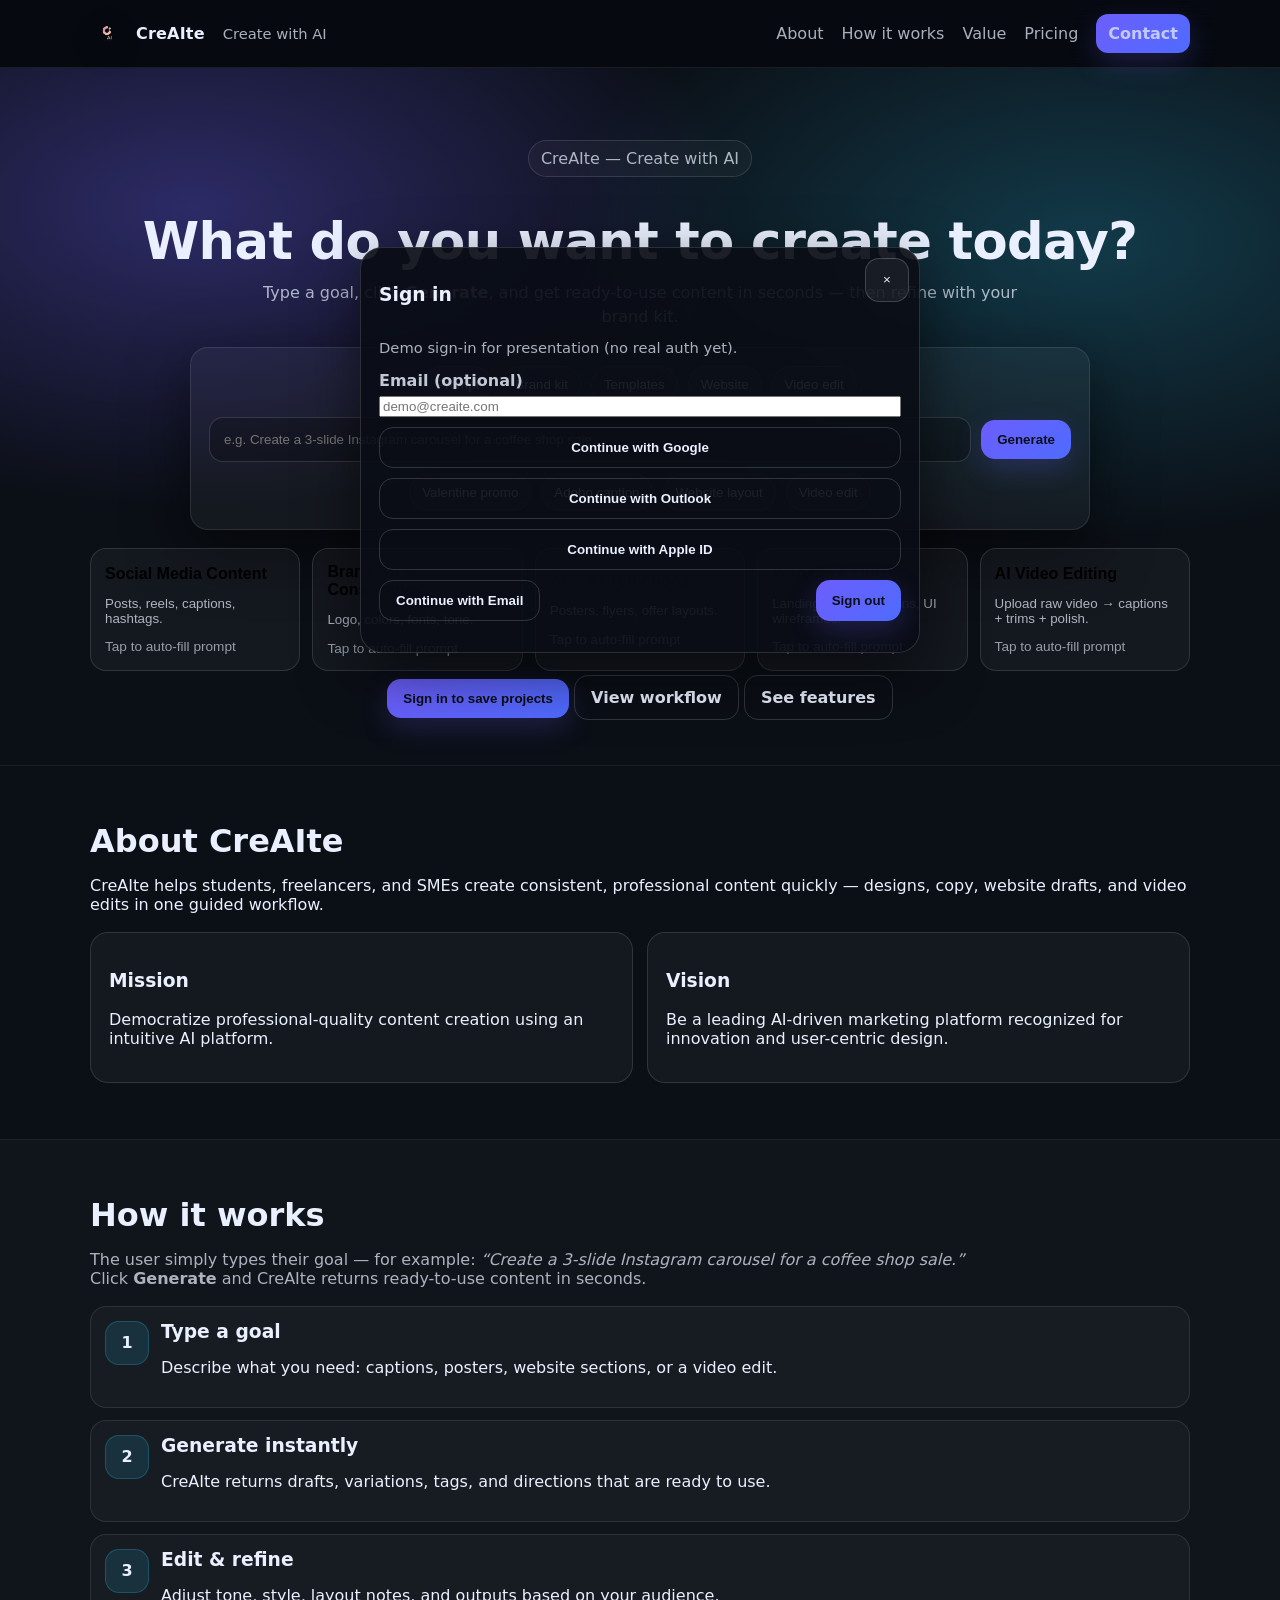
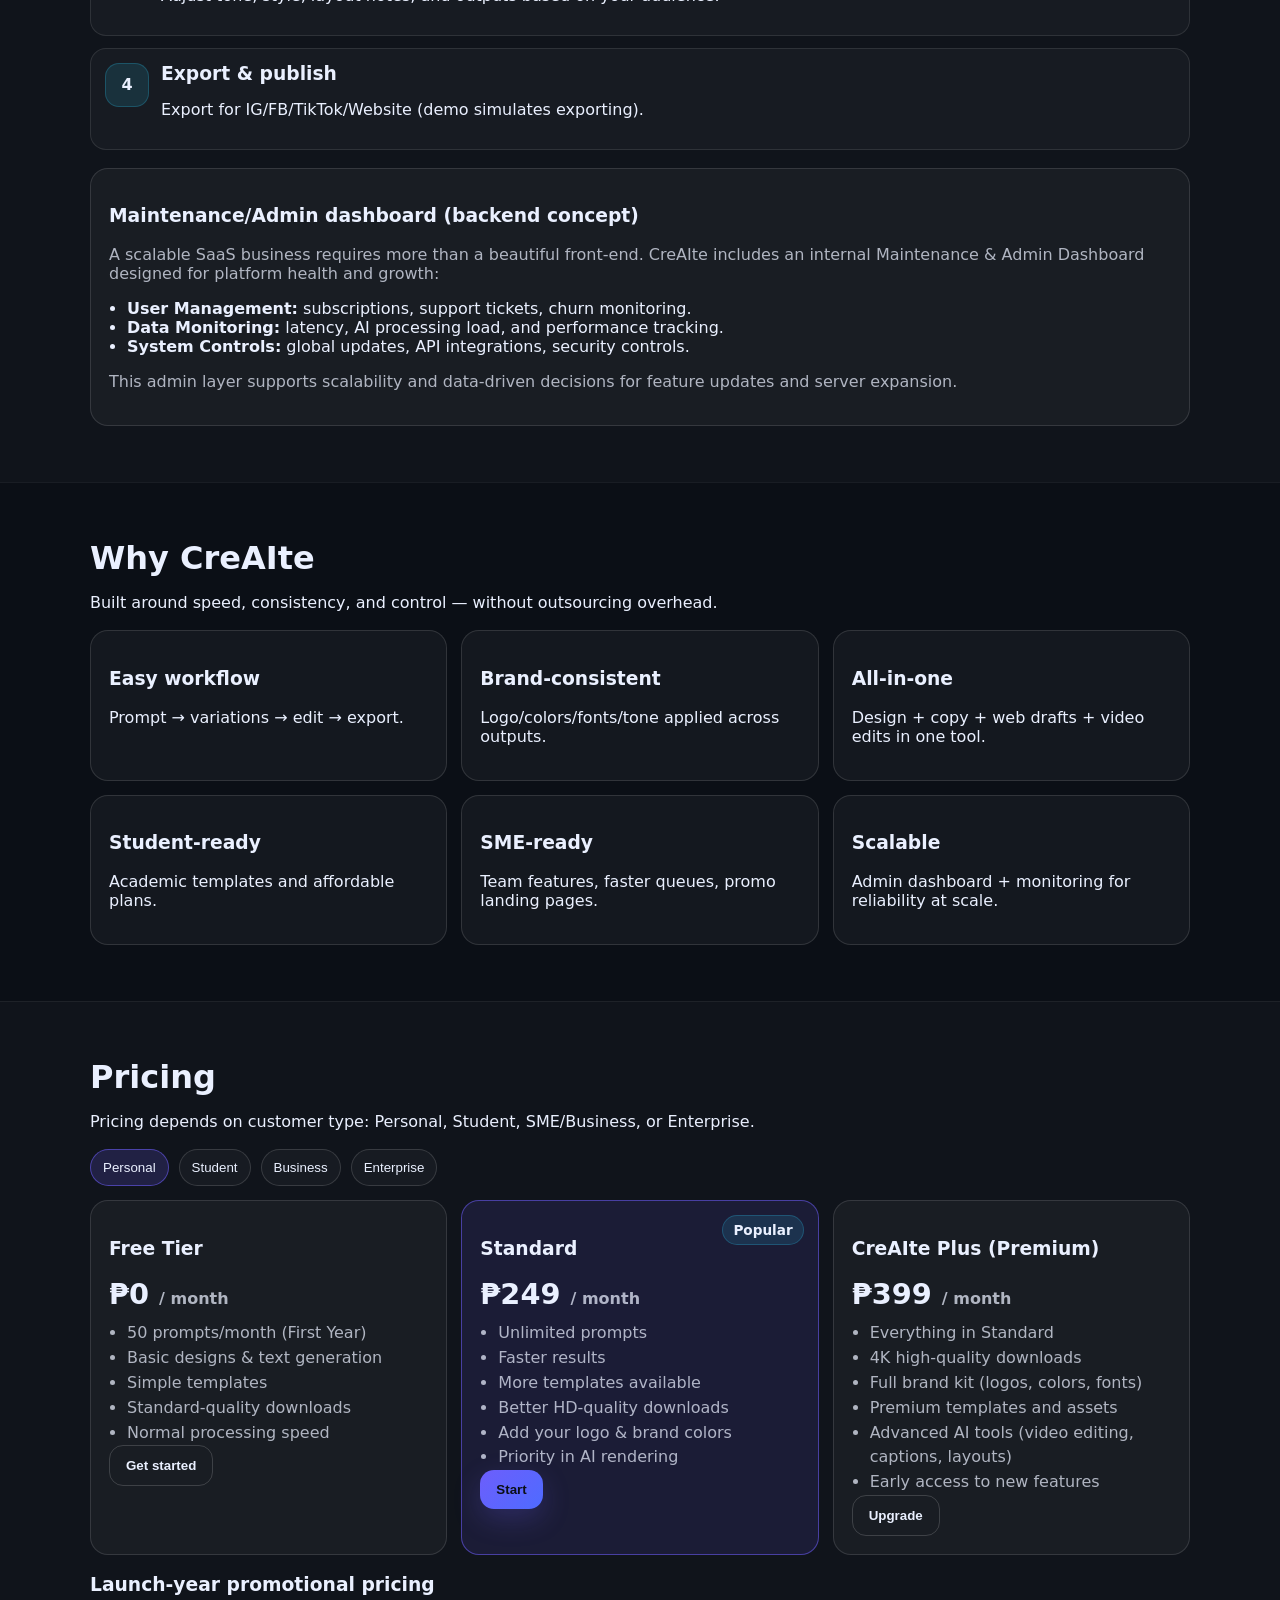
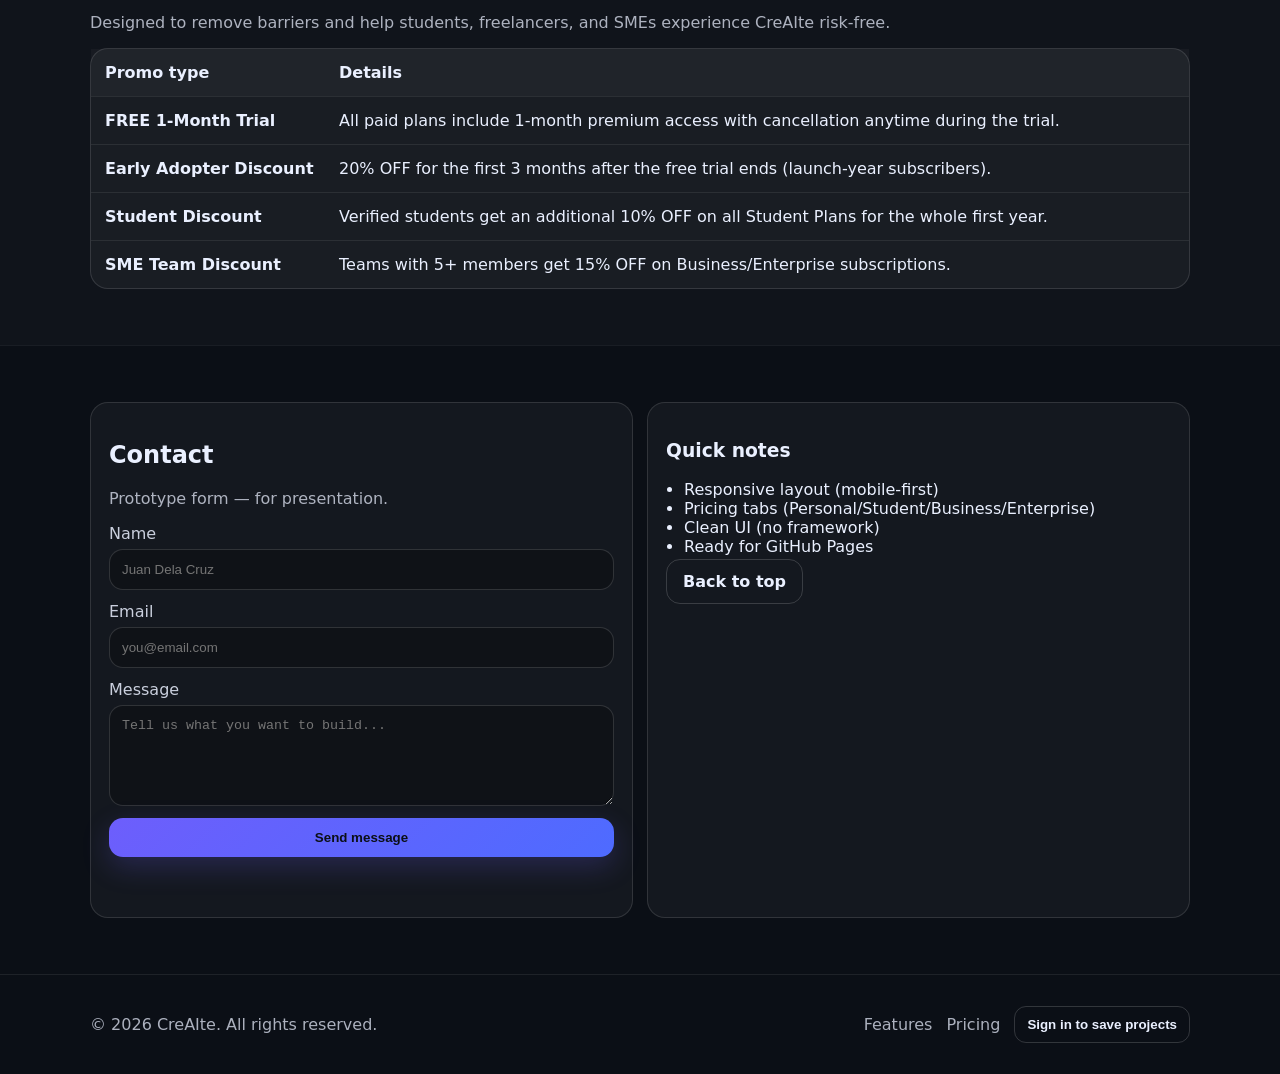
==== commit 8951b5c5: "Update index.html" ====
--- a/index.html
+++ b/index.html
@@ -83,6 +83,25 @@
             <button class="btn" id="generateBtn" type="submit">Generate</button>
           </form>
 
+          <!-- VIDEO UPLOAD (DEMO) -->
+          <div class="upload-row" id="videoUploadRow" hidden>
+            <div class="upload-card">
+              <div class="upload-head">
+                <div>
+                  <strong>Upload raw video</strong>
+                  <p class="muted small">Demo only — we’ll simulate trimming, captions, and polish.</p>
+                </div>
+                <span class="pill">MP4 / MOV</span>
+              </div>
+              <input class="file" type="file" id="videoFile" accept="video/*" />
+              <div class="upload-actions">
+                <button class="btn btn-ghost" id="videoPresetBtn" type="button">Apply preset</button>
+                <button class="btn" id="videoEditBtn" type="button">Edit video</button>
+              </div>
+              <p class="muted small" id="videoNote" aria-live="polite"></p>
+            </div>
+          </div>
+
           <!-- SUGGESTIONS -->
           <div class="suggestions">
             <button class="chip chip-action" type="button"
@@ -142,39 +161,413 @@
       </div>
     </section>
 
-    <!-- AUTH MODAL -->
-    <div class="backdrop" id="authBackdrop" hidden></div>
-
-    <div class="modal" id="authModal" hidden role="dialog" aria-modal="true" aria-labelledby="authTitle">
-      <div class="modal-card" role="document">
-        <div class="modal-head">
-          <h3 id="authTitle">Sign in</h3>
-          <button id="authClose" class="modal-close" type="button" aria-label="Close dialog">×</button>
-        </div>
-
-        <p class="muted small">Demo sign-in for presentation (no real auth yet).</p>
-
-        <label class="field">
-          <span>Email (optional)</span>
-          <input id="authEmail" type="email" placeholder="demo@creaite.com" />
-        </label>
-
-        <div class="modal-actions">
-          <button class="auth-btn btn btn-ghost" data-provider="Google" type="button">Continue with Google</button>
-          <button class="auth-btn btn btn-ghost" data-provider="Outlook" type="button">Continue with Outlook</button>
-          <button class="auth-btn btn btn-ghost" data-provider="Apple" type="button">Continue with Apple ID</button>
-        </div>
-
-        <div class="modal-bottom">
-          <button class="btn btn-ghost" id="authContinue" type="button">Continue with Email</button>
-          <button class="btn" id="authLogout" type="button">Sign out</button>
-        </div>
-
-        <p class="muted tiny" id="authStateInline" aria-live="polite"></p>
+    <!-- ABOUT -->
+    <section class="section" id="about">
+      <div class="container">
+        <div class="section-head">
+          <h2>About CreAIte</h2>
+          <p>
+            CreAIte helps students, freelancers, and SMEs create consistent, professional content quickly —
+            designs, copy, website drafts, and video edits in one guided workflow.
+          </p>
+        </div>
+
+        <div class="grid-2">
+          <div class="card">
+            <h3>Mission</h3>
+            <p>Democratize professional-quality content creation using an intuitive AI platform.</p>
+          </div>
+
+          <div class="card">
+            <h3>Vision</h3>
+            <p>Be a leading AI-driven marketing platform recognized for innovation and user-centric design.</p>
+          </div>
+        </div>
+      </div>
+    </section>
+
+    <!-- HOW -->
+    <section class="section alt" id="how">
+      <div class="container">
+        <div class="section-head">
+          <h2>How it works</h2>
+          <p class="muted">
+            The user simply types their goal — for example:
+            <em>“Create a 3-slide Instagram carousel for a coffee shop sale.”</em><br />
+            Click <strong>Generate</strong> and CreAIte returns ready-to-use content in seconds.
+          </p>
+        </div>
+
+        <ol class="steps">
+          <li class="step">
+            <div class="step-n">1</div>
+            <div class="step-b">
+              <h3>Type a goal</h3>
+              <p>Describe what you need: captions, posters, website sections, or a video edit.</p>
+            </div>
+          </li>
+          <li class="step">
+            <div class="step-n">2</div>
+            <div class="step-b">
+              <h3>Generate instantly</h3>
+              <p>CreAIte returns drafts, variations, tags, and directions that are ready to use.</p>
+            </div>
+          </li>
+          <li class="step">
+            <div class="step-n">3</div>
+            <div class="step-b">
+              <h3>Edit & refine</h3>
+              <p>Adjust tone, style, layout notes, and outputs based on your audience.</p>
+            </div>
+          </li>
+          <li class="step">
+            <div class="step-n">4</div>
+            <div class="step-b">
+              <h3>Export & publish</h3>
+              <p>Export for IG/FB/TikTok/Website (demo simulates exporting).</p>
+            </div>
+          </li>
+        </ol>
+
+        <div class="card wide" style="margin-top:18px;">
+          <h3>Maintenance/Admin dashboard (backend concept)</h3>
+          <p class="muted">
+            A scalable SaaS business requires more than a beautiful front-end. CreAIte includes an internal
+            Maintenance & Admin Dashboard designed for platform health and growth:
+          </p>
+          <ul class="bullets">
+            <li><strong>User Management:</strong> subscriptions, support tickets, churn monitoring.</li>
+            <li><strong>Data Monitoring:</strong> latency, AI processing load, and performance tracking.</li>
+            <li><strong>System Controls:</strong> global updates, API integrations, security controls.</li>
+          </ul>
+          <p class="muted">
+            This admin layer supports scalability and data-driven decisions for feature updates and server expansion.
+          </p>
+        </div>
+      </div>
+    </section>
+
+    <!-- VALUE -->
+    <section class="section" id="value">
+      <div class="container">
+        <div class="section-head">
+          <h2>Why CreAIte</h2>
+          <p>Built around speed, consistency, and control — without outsourcing overhead.</p>
+        </div>
+
+        <div class="grid-3">
+          <div class="card"><h3>Easy workflow</h3><p>Prompt → variations → edit → export.</p></div>
+          <div class="card"><h3>Brand-consistent</h3><p>Logo/colors/fonts/tone applied across outputs.</p></div>
+          <div class="card"><h3>All-in-one</h3><p>Design + copy + web drafts + video edits in one tool.</p></div>
+          <div class="card"><h3>Student-ready</h3><p>Academic templates and affordable plans.</p></div>
+          <div class="card"><h3>SME-ready</h3><p>Team features, faster queues, promo landing pages.</p></div>
+          <div class="card"><h3>Scalable</h3><p>Admin dashboard + monitoring for reliability at scale.</p></div>
+        </div>
+      </div>
+    </section>
+
+    <!-- PRICING -->
+    <section class="section alt" id="pricing">
+      <div class="container">
+        <div class="section-head">
+          <h2>Pricing</h2>
+          <p>Pricing depends on customer type: Personal, Student, SME/Business, or Enterprise.</p>
+        </div>
+
+        <div class="tabs" role="tablist" aria-label="Pricing categories">
+          <button class="tab active" role="tab" aria-selected="true" data-tab="personal" type="button">Personal</button>
+          <button class="tab" role="tab" aria-selected="false" data-tab="student" type="button">Student</button>
+          <button class="tab" role="tab" aria-selected="false" data-tab="business" type="button">Business</button>
+          <button class="tab" role="tab" aria-selected="false" data-tab="enterprise" type="button">Enterprise</button>
+        </div>
+
+        <!-- PERSONAL -->
+        <div class="pricing" data-panel="personal">
+          <div class="price-card">
+            <h3>Free Tier</h3>
+            <p class="price">₱0 <span>/ month</span></p>
+            <ul>
+              <li>50 prompts/month (First Year)</li>
+              <li>Basic designs & text generation</li>
+              <li>Simple templates</li>
+              <li>Standard-quality downloads</li>
+              <li>Normal processing speed</li>
+            </ul>
+            <button class="btn btn-ghost" type="button">Get started</button>
+          </div>
+
+          <div class="price-card featured">
+            <div class="badge">Popular</div>
+            <h3>Standard</h3>
+            <p class="price">₱249 <span>/ month</span></p>
+            <ul>
+              <li>Unlimited prompts</li>
+              <li>Faster results</li>
+              <li>More templates available</li>
+              <li>Better HD-quality downloads</li>
+              <li>Add your logo & brand colors</li>
+              <li>Priority in AI rendering</li>
+            </ul>
+            <button class="btn" type="button">Start</button>
+          </div>
+
+          <div class="price-card">
+            <h3>CreAIte Plus (Premium)</h3>
+            <p class="price">₱399 <span>/ month</span></p>
+            <ul>
+              <li>Everything in Standard</li>
+              <li>4K high-quality downloads</li>
+              <li>Full brand kit (logos, colors, fonts)</li>
+              <li>Premium templates and assets</li>
+              <li>Advanced AI tools (video editing, captions, layouts)</li>
+              <li>Early access to new features</li>
+            </ul>
+            <button class="btn btn-ghost" type="button">Upgrade</button>
+          </div>
+        </div>
+
+        <!-- STUDENT -->
+        <div class="pricing hidden" data-panel="student">
+          <div class="price-card">
+            <h3>Student Free</h3>
+            <p class="price">₱0 <span>/ month</span></p>
+            <ul>
+              <li>50 prompts/month (First Year)</li>
+              <li>Basic student templates</li>
+              <li>Simple editing tools</li>
+              <li>Standard-quality output</li>
+            </ul>
+            <button class="btn btn-ghost" type="button">Get started</button>
+          </div>
+
+          <div class="price-card featured">
+            <div class="badge">Best value</div>
+            <h3>Student Standard</h3>
+            <p class="price">₱99 <span>/ month</span></p>
+            <ul>
+              <li>Unlimited prompts</li>
+              <li>Essay & report generator</li>
+              <li>Poster, infographic & slide templates</li>
+              <li>Faster AI results</li>
+              <li>HD-quality downloads</li>
+            </ul>
+            <button class="btn" type="button">Start</button>
+          </div>
+
+          <div class="price-card">
+            <h3>Student Premium</h3>
+            <p class="price">₱199 <span>/ month</span></p>
+            <ul>
+              <li>Everything in Student Standard</li>
+              <li>Premium academic templates</li>
+              <li>Rewriting & grammar tools</li>
+              <li>4K presentation exports</li>
+              <li>Brand kit for school orgs (logo + colors)</li>
+            </ul>
+            <button class="btn btn-ghost" type="button">Upgrade</button>
+          </div>
+        </div>
+
+        <!-- BUSINESS -->
+        <div class="pricing hidden" data-panel="business">
+          <div class="price-card">
+            <h3>Business Basic</h3>
+            <p class="price">₱599 <span>/ month</span></p>
+            <ul>
+              <li>Unlimited prompts</li>
+              <li>Up to 5 team members</li>
+              <li>Ready-made templates for businesses</li>
+              <li>HD downloads</li>
+              <li>Faster processing speeds</li>
+              <li>Basic team workspace</li>
+              <li>Can request simple website layouts</li>
+            </ul>
+            <button class="btn btn-ghost" type="button">Talk to sales</button>
+          </div>
+
+          <div class="price-card featured">
+            <div class="badge">Teams</div>
+            <h3>Business Standard</h3>
+            <p class="price">₱1,299 <span>/ month</span></p>
+            <ul>
+              <li>Everything in Business Basic</li>
+              <li>Up to 10 team members</li>
+              <li>Full brand kit tools</li>
+              <li>4K exports</li>
+              <li>Priority customer support</li>
+              <li>Website design creation (up to 3 pages)</li>
+              <li>Custom landing page for promotions</li>
+            </ul>
+            <button class="btn" type="button">Start</button>
+          </div>
+
+          <div class="price-card">
+            <h3>Business + Growth</h3>
+            <p class="muted">For teams scaling content production.</p>
+            <ul>
+              <li>Advanced template packs</li>
+              <li>Team roles & approvals</li>
+              <li>Content calendar & version history</li>
+              <li>Faster queues</li>
+            </ul>
+            <button class="btn btn-ghost" type="button">Learn more</button>
+          </div>
+        </div>
+
+        <!-- ENTERPRISE -->
+        <div class="pricing hidden" data-panel="enterprise">
+          <div class="card wide">
+            <h3>Enterprise (Custom)</h3>
+            <p class="lead">
+              <strong>₱3,500+ / month</strong> — for companies needing API access, automation,
+              custom integrations, and multi-page website creation.
+            </p>
+
+            <div class="grid-2">
+              <div>
+                <h4 class="mini-title">Includes</h4>
+                <ul class="bullets">
+                  <li>Unlimited team members</li>
+                  <li>API access for companies</li>
+                  <li>Workflow automation</li>
+                  <li>Dedicated account manager</li>
+                </ul>
+              </div>
+              <div>
+                <h4 class="mini-title">Web & integrations</h4>
+                <ul class="bullets">
+                  <li>Custom integrations (CRM, website tools, etc.)</li>
+                  <li>Full website creation (multi-page)</li>
+                  <li>Advanced web design + branding system</li>
+                  <li>Monthly maintenance & updates</li>
+                </ul>
+              </div>
+            </div>
+
+            <button class="btn" type="button">Request a quote</button>
+          </div>
+        </div>
+
+        <!-- PROMOTIONAL OFFERS -->
+        <div class="promo-wrap">
+          <div class="section-head tight">
+            <h3>Launch-year promotional pricing</h3>
+            <p class="muted">
+              Designed to remove barriers and help students, freelancers, and SMEs experience CreAIte risk-free.
+            </p>
+          </div>
+
+          <div class="promo-table card">
+            <div class="promo-row promo-head">
+              <span>Promo type</span>
+              <span>Details</span>
+            </div>
+
+            <div class="promo-row">
+              <span><strong>FREE 1-Month Trial</strong></span>
+              <span>All paid plans include 1-month premium access with cancellation anytime during the trial.</span>
+            </div>
+
+            <div class="promo-row">
+              <span><strong>Early Adopter Discount</strong></span>
+              <span>20% OFF for the first 3 months after the free trial ends (launch-year subscribers).</span>
+            </div>
+
+            <div class="promo-row">
+              <span><strong>Student Discount</strong></span>
+              <span>Verified students get an additional 10% OFF on all Student Plans for the whole first year.</span>
+            </div>
+
+            <div class="promo-row">
+              <span><strong>SME Team Discount</strong></span>
+              <span>Teams with 5+ members get 15% OFF on Business/Enterprise subscriptions.</span>
+            </div>
+          </div>
+        </div>
+      </div>
+    </section>
+
+    <!-- CONTACT -->
+    <section class="section" id="contact">
+      <div class="container">
+        <div class="grid-2">
+          <div class="card">
+            <h2>Contact</h2>
+            <p class="muted">Prototype form — for presentation.</p>
+            <form id="contactForm" class="contact-form">
+              <label>Name
+                <input type="text" placeholder="Juan Dela Cruz" required />
+              </label>
+              <label>Email
+                <input type="email" placeholder="you@email.com" required />
+              </label>
+              <label>Message
+                <textarea rows="5" placeholder="Tell us what you want to build..." required></textarea>
+              </label>
+              <button class="btn" type="submit">Send message</button>
+              <p class="muted small" id="formNote" aria-live="polite"></p>
+            </form>
+          </div>
+
+          <div class="card">
+            <h3>Quick notes</h3>
+            <ul class="bullets">
+              <li>Responsive layout (mobile-first)</li>
+              <li>Pricing tabs (Personal/Student/Business/Enterprise)</li>
+              <li>Clean UI (no framework)</li>
+              <li>Ready for GitHub Pages</li>
+            </ul>
+            <a class="btn btn-ghost" href="#top">Back to top</a>
+          </div>
+        </div>
+      </div>
+    </section>
+  </main>
+
+  <!-- FOOTER -->
+  <footer class="footer">
+    <div class="container footer-inner">
+      <p class="muted">© <span id="year"></span> CreAIte. All rights reserved.</p>
+      <div class="footer-links">
+        <a href="./features.html">Features</a>
+        <a href="#pricing">Pricing</a>
+        <button class="btn btn-small btn-ghost" id="openSignIn2" type="button">Sign in</button>
       </div>
     </div>
-
-    <script src="./script.js?v=3"></script>
-  </main>
+  </footer>
+
+  <!-- AUTH MODAL -->
+  <div class="backdrop" id="authBackdrop" hidden></div>
+
+  <div class="modal" id="authModal" hidden role="dialog" aria-modal="true" aria-labelledby="authTitle">
+    <div class="modal-card" role="document">
+      <div class="modal-head">
+        <h3 id="authTitle">Sign in</h3>
+        <button id="authClose" class="modal-close" type="button" aria-label="Close dialog">×</button>
+      </div>
+
+      <p class="muted small">Demo sign-in for presentation (no real auth yet).</p>
+
+      <label class="field">
+        <span>Email (optional)</span>
+        <input id="authEmail" type="email" placeholder="demo@creaite.com" />
+      </label>
+
+      <div class="modal-actions">
+        <button class="auth-btn btn btn-ghost" data-provider="Google" type="button">Continue with Google</button>
+        <button class="auth-btn btn btn-ghost" data-provider="Outlook" type="button">Continue with Outlook</button>
+        <button class="auth-btn btn btn-ghost" data-provider="Apple" type="button">Continue with Apple ID</button>
+      </div>
+
+      <div class="modal-bottom">
+        <button class="btn btn-ghost" id="authContinue" type="button">Continue with Email</button>
+        <button class="btn" id="authLogout" type="button">Sign out</button>
+      </div>
+
+      <p class="muted tiny" id="authStateInline" aria-live="polite"></p>
+    </div>
+  </div>
+
+  <script src="./script.js?v=3"></script>
 </body>
 </html>
